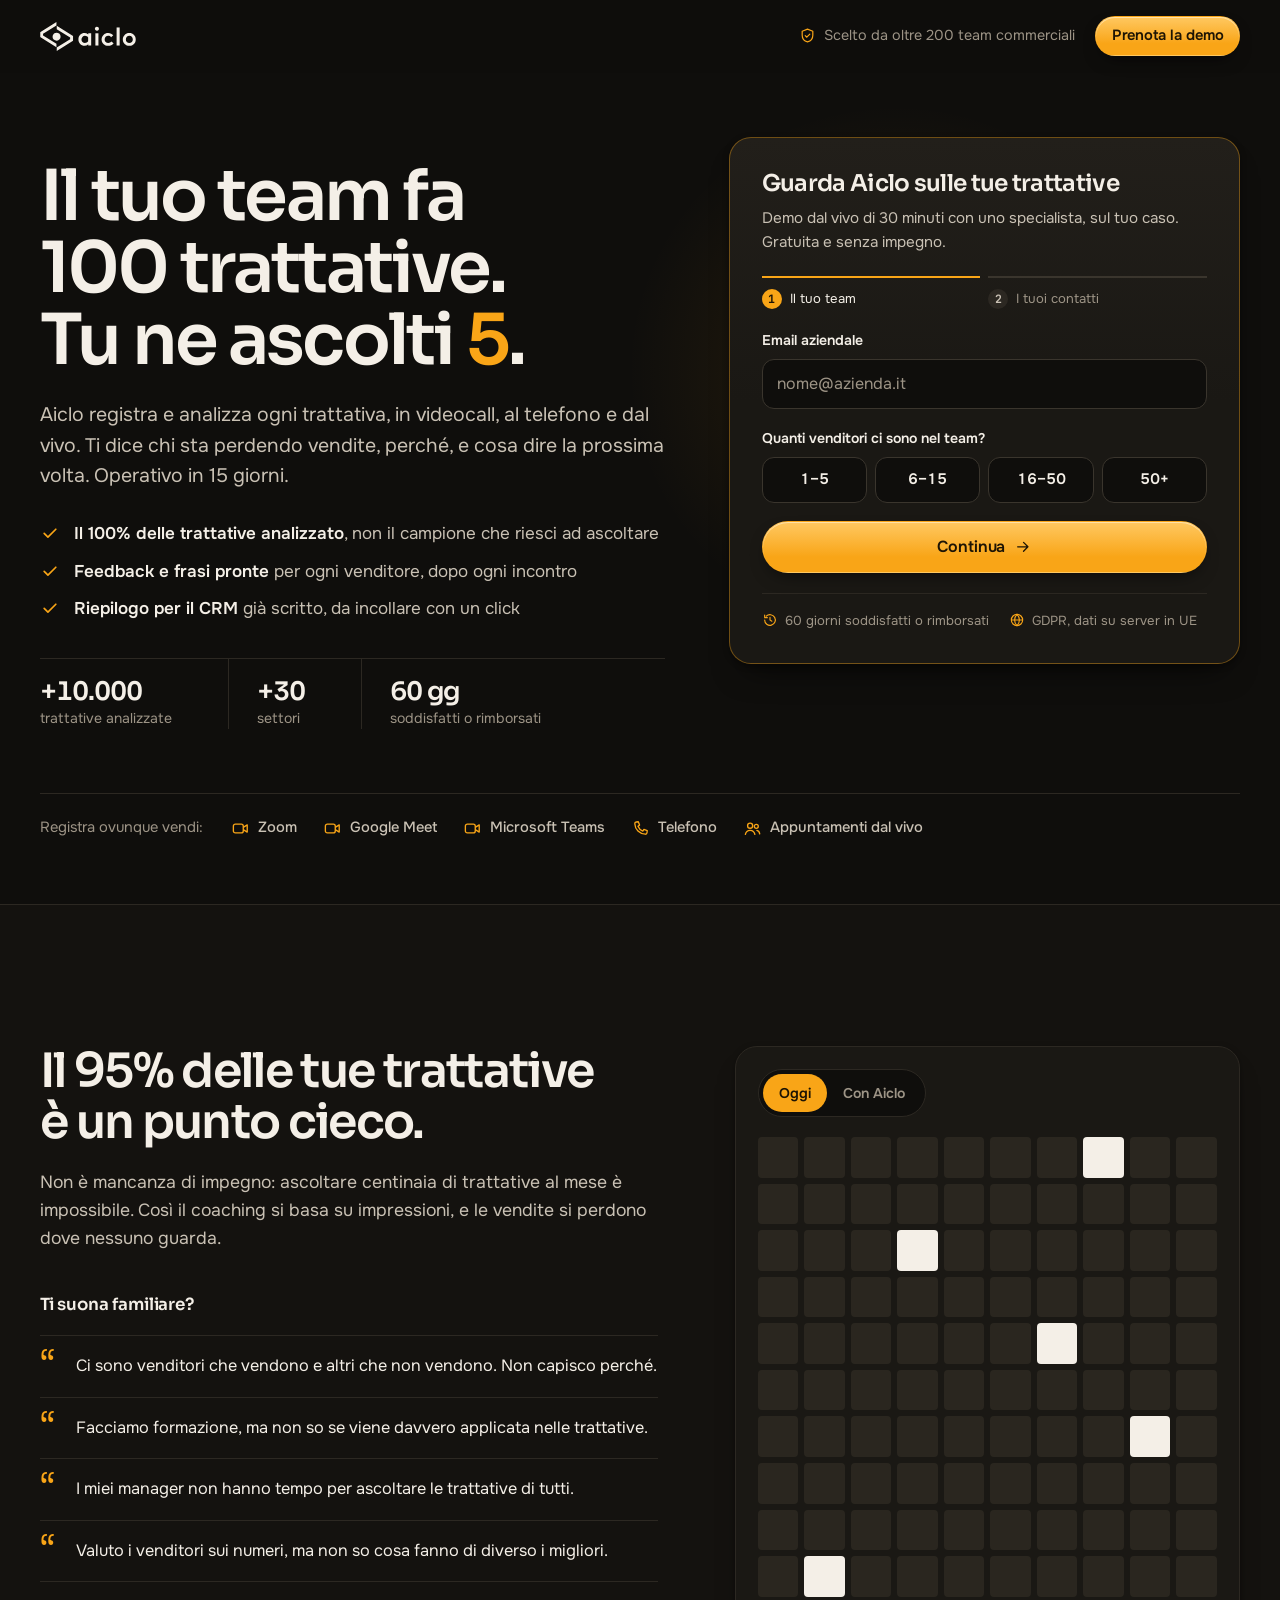
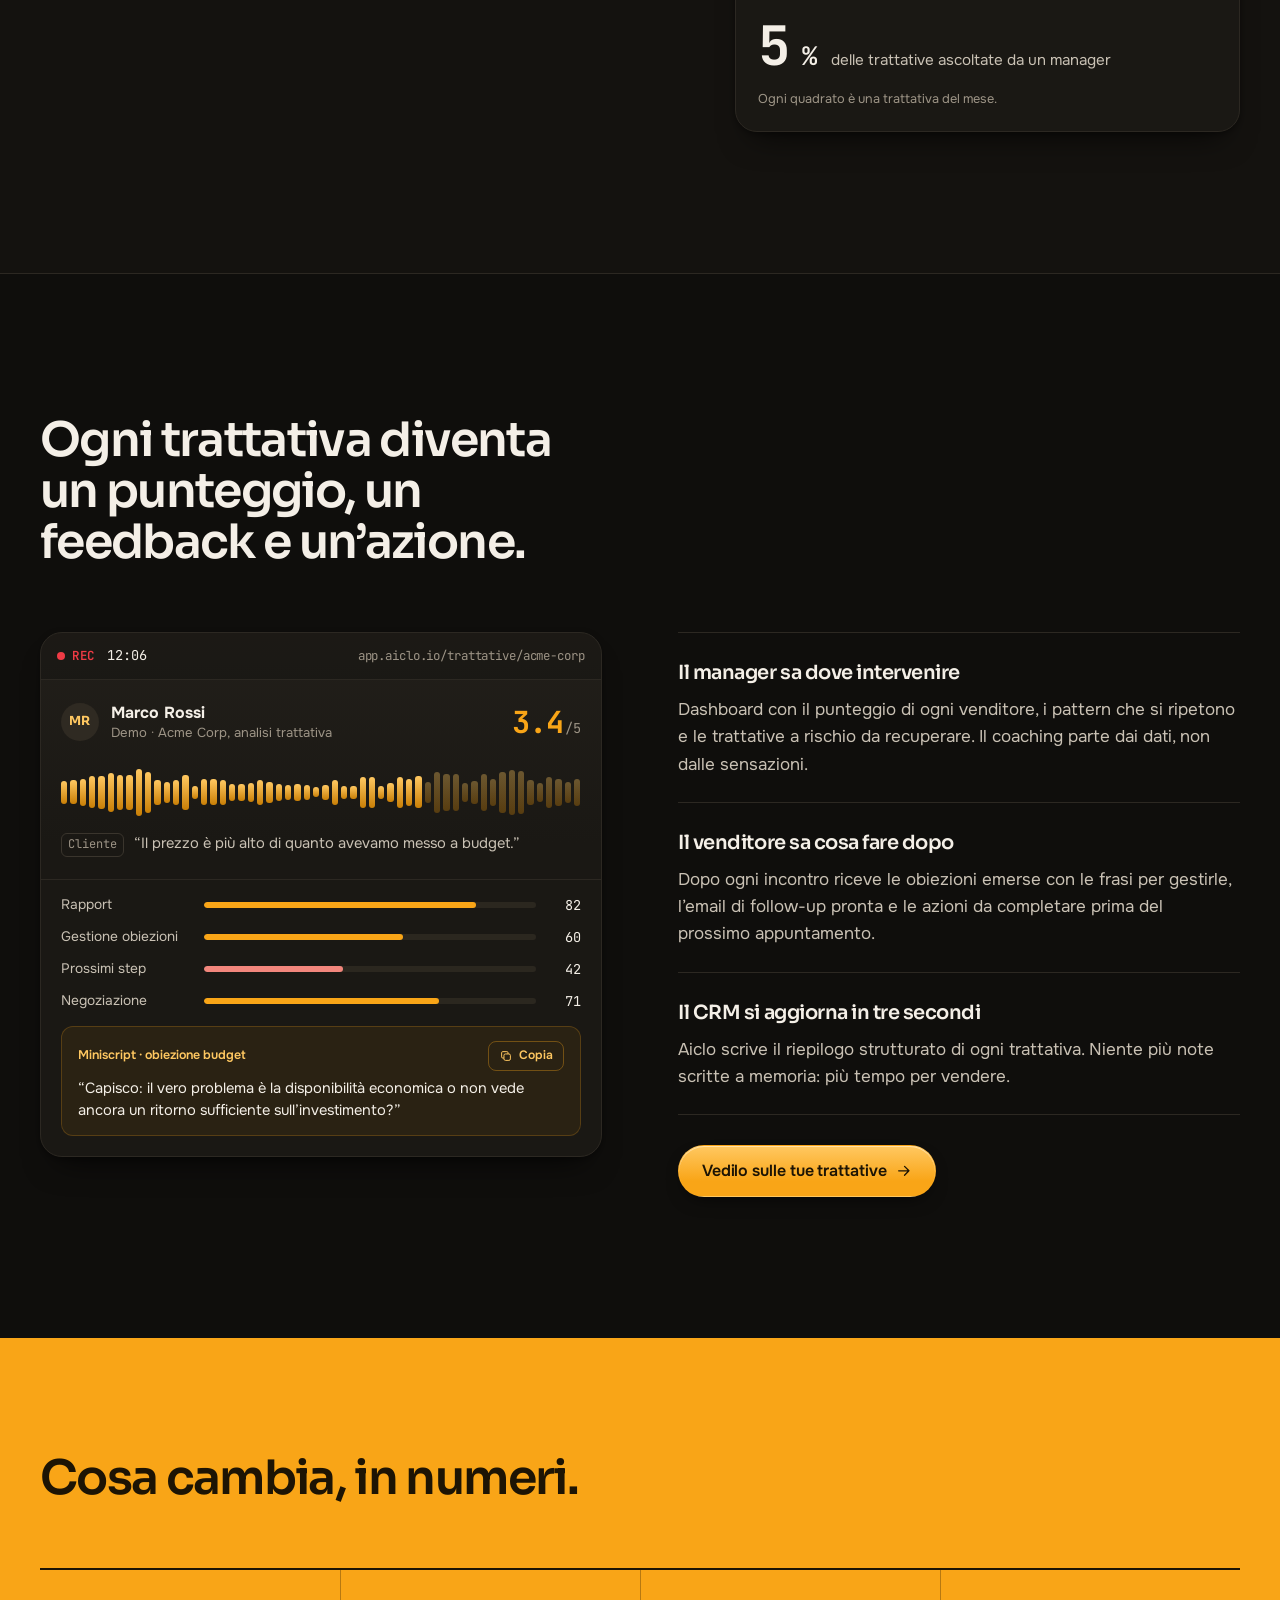
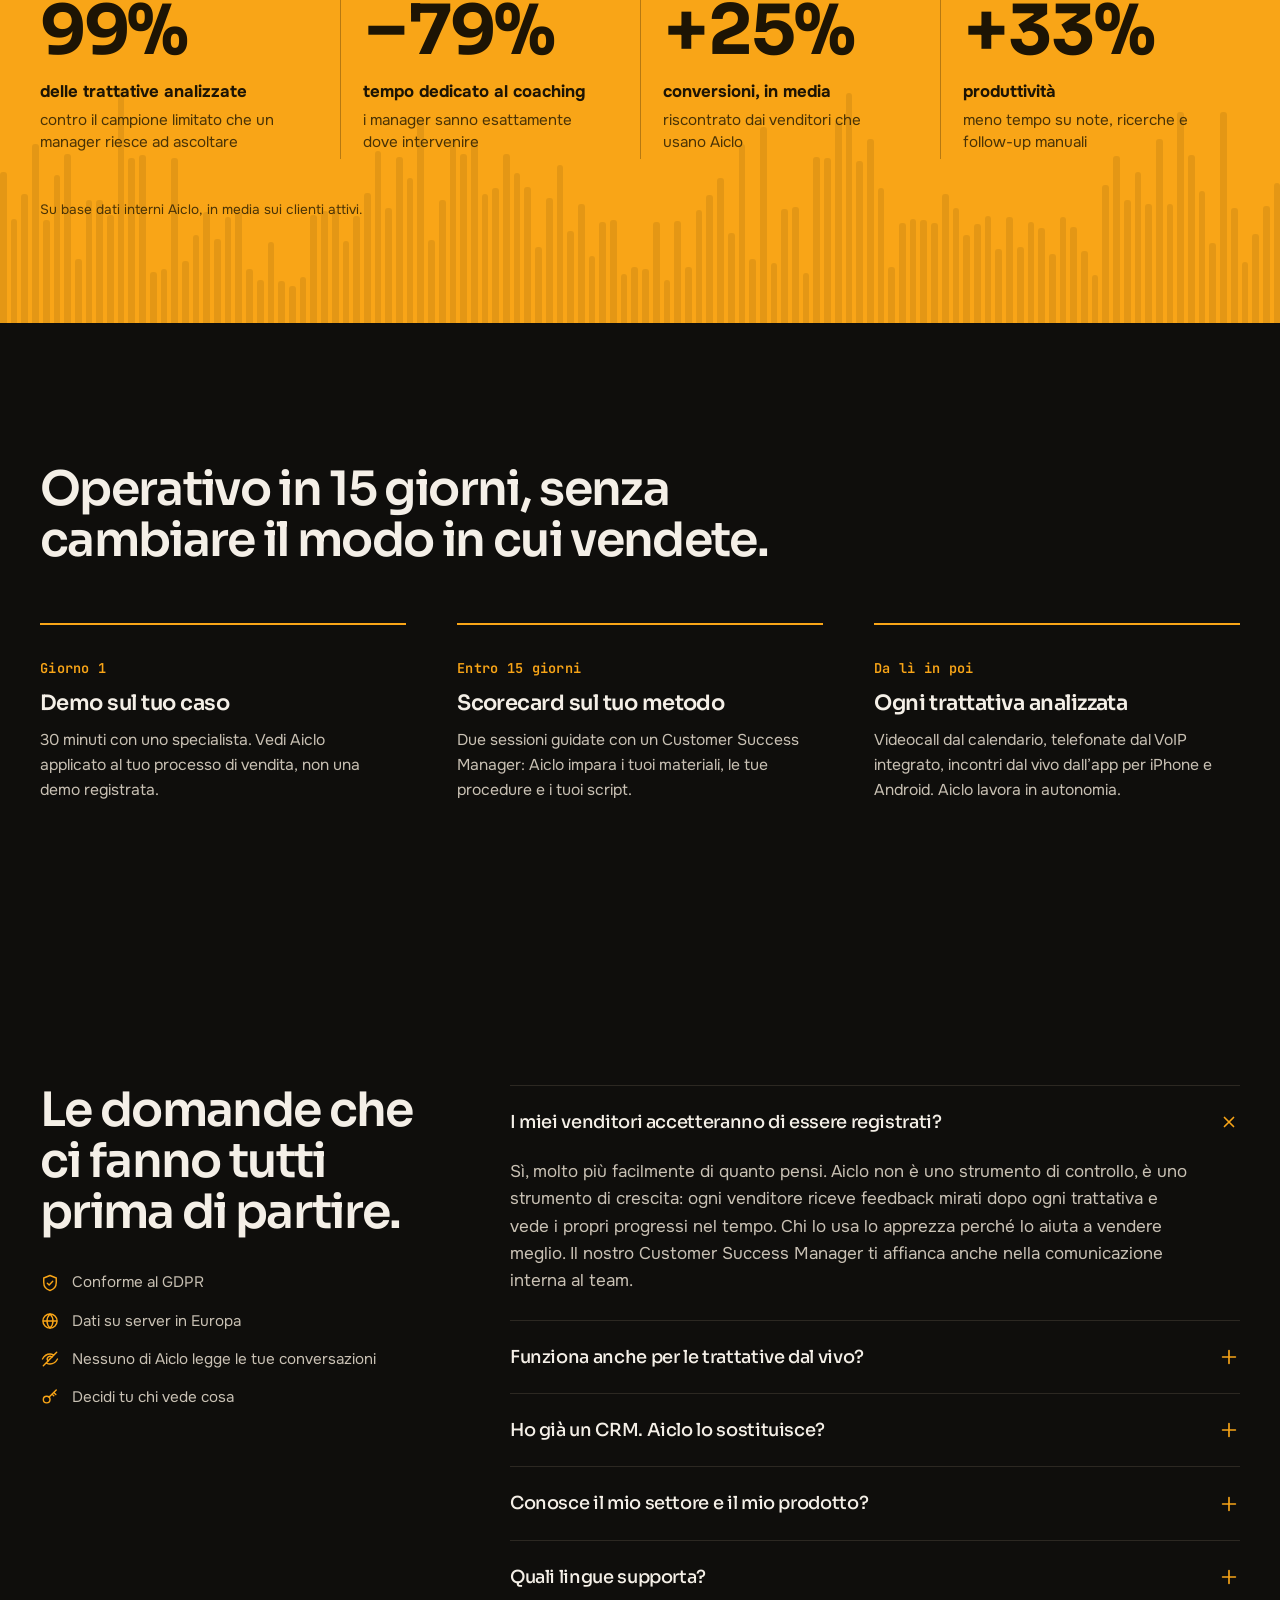
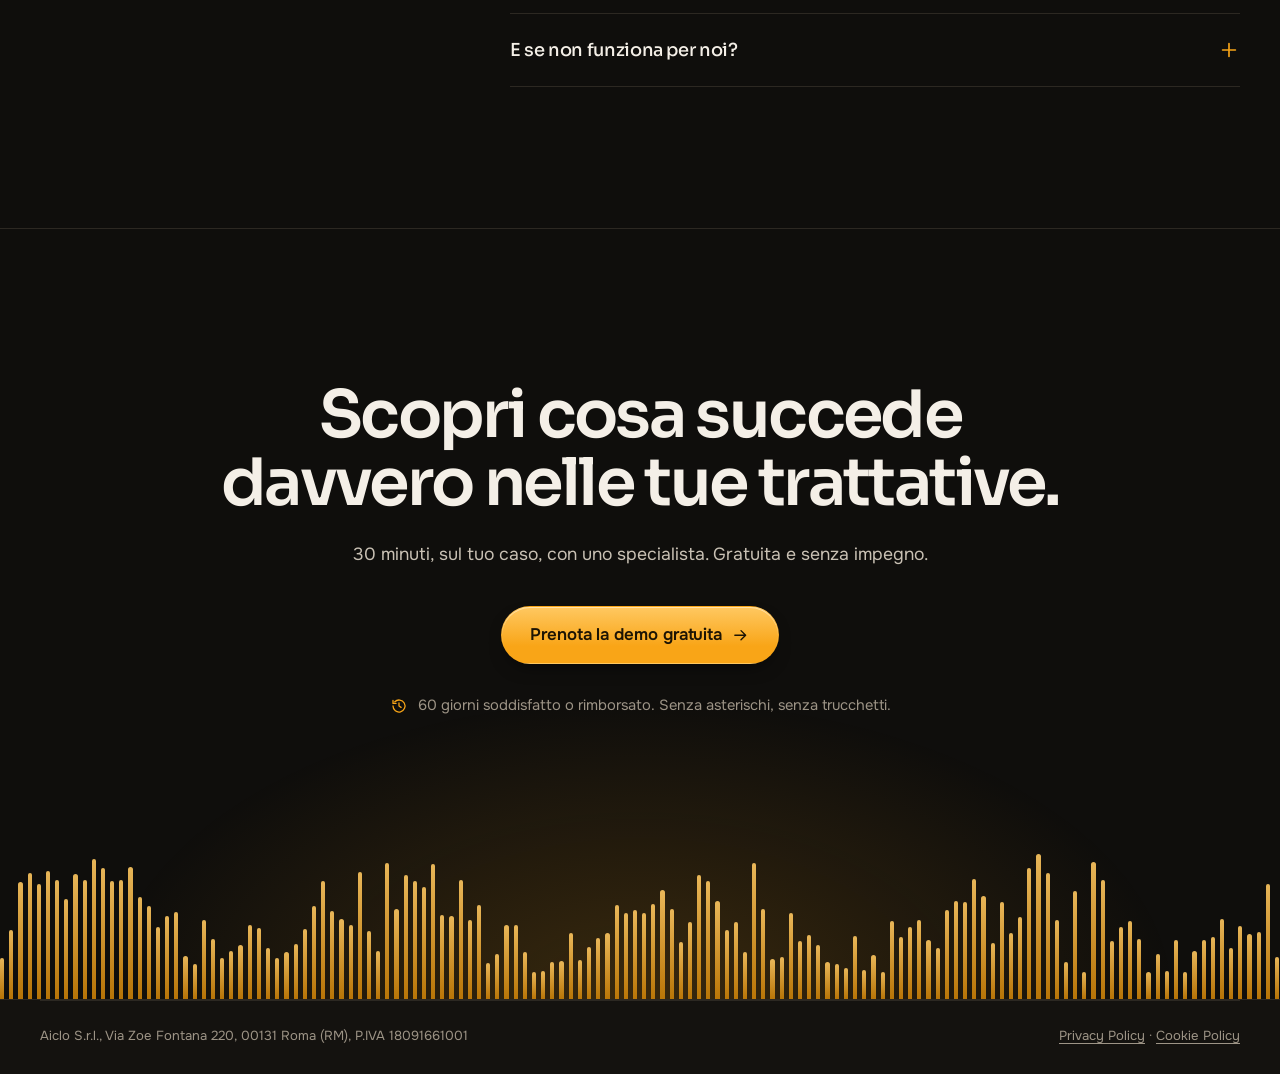
==== demo.html @ fac7c2be "Add CRO-focused ad landing page with two-step demo form demo.html: single-goal page for paid traffic" ====
<!doctype html>
<html lang="it">
<head>
  <meta charset="utf-8">
  <meta name="viewport" content="width=device-width, initial-scale=1">
  <title>Prenota la demo di Aiclo</title>
  <meta name="description" content="Il tuo team fa 100 trattative, tu ne ascolti 5. Aiclo analizza il 100% delle trattative, in call e dal vivo. Prenota una demo gratuita di 30 minuti sul tuo caso.">
  <meta name="robots" content="noindex, follow">
  <meta name="theme-color" content="#0F0E0C">
  <link rel="canonical" href="https://www.aiclo.io/">
  <link rel="icon" href="assets/favicon.png">
  <link rel="preload" href="fonts/sora.woff2" as="font" type="font/woff2" crossorigin>
  <link rel="preload" href="fonts/onest.woff2" as="font" type="font/woff2" crossorigin>
  <link rel="stylesheet" href="css/styles.css">
  <link rel="stylesheet" href="css/lp.css">
</head>
<body class="lp">
  <a class="skip" href="#demo-form">Vai al modulo per la demo</a>

  <svg width="0" height="0" class="sprite" aria-hidden="true">
    <symbol id="logo" viewBox="0 0 153.04 46.37">
      <path d="M61.22,27.86c0,2.63.84,4.94,2.51,6.87,1.9,2.19,4.38,3.31,7.38,3.31,2.05,0,3.88-.66,5.42-1.97l.41-.35v1.9h4.67v-19.57h-4.67v1.89l-.41-.33c-1.6-1.31-3.53-1.97-5.72-1.97-2.65,0-4.93.99-6.79,2.94-1.86,1.96-2.81,4.4-2.81,7.28ZM67.62,23.82c1.76-1.99,4.46-2.27,7.88-.75l1.24,1.68v6.16l-.04.06c-1.2,1.72-2.9,2.59-5.05,2.59-1.58,0-2.92-.55-3.97-1.63-1.05-1.08-1.58-2.45-1.58-4.08,0-1.55.51-2.9,1.51-4.04Z"/>
      <rect x="88.33" y="18.05" width="4.88" height="19.57"/>
      <path d="M90.77,7.5c-1.3,0-2.29.62-3.09,1.91-.39,1.51-.14,2.64.78,3.53.65.62,1.4.92,2.31.92,1.3,0,2.29-.62,3.09-1.91.39-1.51.14-2.64-.78-3.53-.65-.62-1.4-.92-2.31-.92Z"/>
      <path d="M108.93,33.57c-1.69,0-3.09-.55-4.17-1.62s-1.62-2.45-1.62-4.09.55-2.98,1.62-4.08c1.08-1.11,2.44-1.67,4.05-1.67,1.86,0,3.43.77,4.67,2.29l3.43-3.02c-.91-1.09-2.07-1.99-3.43-2.67-1.44-.71-3.01-1.07-4.67-1.07-2.98,0-5.51,1-7.52,2.97-2.01,1.97-3.03,4.41-3.03,7.25s1,5.27,2.99,7.23c1.98,1.96,4.51,2.95,7.52,2.95,3.62,0,6.57-1.42,8.75-4.21l-3.73-2.8c-.5.68-1.15,1.26-1.93,1.74-.88.53-1.86.8-2.92.8Z"/>
      <rect x="122.26" y="8.74" width="4.88" height="28.88"/>
      <path d="M150.05,20.61c-1.98-1.97-4.49-2.97-7.44-2.97s-5.46,1-7.44,2.97c-1.98,1.97-2.99,4.41-2.99,7.25s1,5.27,2.99,7.23c1.98,1.96,4.48,2.95,7.44,2.95s5.46-.99,7.44-2.95,2.99-4.39,2.99-7.23-1-5.28-2.99-7.25ZM146.6,31.92c-1.04,1.09-2.38,1.65-3.99,1.65s-2.95-.56-3.99-1.65c-1.03-1.09-1.56-2.46-1.56-4.06s.52-2.98,1.56-4.08c1.04-1.11,2.38-1.67,3.99-1.67s2.95.56,3.99,1.67c1.03,1.1,1.56,2.48,1.56,4.08s-.52,2.97-1.56,4.06Z"/>
      <polygon class="mark" points="26.05 0 0 16.28 0 24.03 26.05 40.31 26.05 34.84 4.64 21.46 4.64 18.85 26.05 5.47 26.05 5.16 26.05 0"/>
      <path class="mark-eye" d="M30.96,18.79c-6.8-5.22-14.55,2.53-9.33,9.33,6.8,5.22,14.55-2.53,9.33-9.33Z"/>
      <polygon class="mark" points="26.55 46.37 52.6 30.09 52.6 22.34 26.55 6.06 26.55 11.52 47.96 24.91 47.96 27.52 26.55 40.9 26.55 41.21 26.55 46.37"/>
    </symbol>
    <symbol id="i-check" viewBox="0 0 24 24"><path d="M5 12.5l4.5 4.5L19 7.5" fill="none" stroke="currentColor" stroke-width="2" stroke-linecap="round" stroke-linejoin="round"/></symbol>
    <symbol id="i-arrow" viewBox="0 0 24 24"><path d="M5 12h14M13 6l6 6-6 6" fill="none" stroke="currentColor" stroke-width="1.8" stroke-linecap="round" stroke-linejoin="round"/></symbol>
    <symbol id="i-play" viewBox="0 0 24 24"><path d="M8 5.5v13l11-6.5z" fill="currentColor"/></symbol>
    <symbol id="i-copy" viewBox="0 0 24 24"><rect x="8.5" y="8.5" width="11" height="11" rx="2.5" fill="none" stroke="currentColor" stroke-width="1.7"/><path d="M15.5 8.5V6.5a2 2 0 0 0-2-2h-7a2 2 0 0 0-2 2v7a2 2 0 0 0 2 2h2" fill="none" stroke="currentColor" stroke-width="1.7"/></symbol>
    <symbol id="i-shield" viewBox="0 0 24 24"><path d="M12 3l7.5 3v5.5c0 4.6-3.2 8.3-7.5 9.5-4.3-1.2-7.5-4.9-7.5-9.5V6z" fill="none" stroke="currentColor" stroke-width="1.7" stroke-linejoin="round"/><path d="M8.8 12.2l2.2 2.2 4.3-4.4" fill="none" stroke="currentColor" stroke-width="1.7" stroke-linecap="round" stroke-linejoin="round"/></symbol>
    <symbol id="i-refund" viewBox="0 0 24 24"><path d="M4 12a8 8 0 1 0 2.4-5.7" fill="none" stroke="currentColor" stroke-width="1.7" stroke-linecap="round"/><path d="M4 4.5v4h4" fill="none" stroke="currentColor" stroke-width="1.7" stroke-linecap="round" stroke-linejoin="round"/><path d="M12 8v4l2.8 1.8" fill="none" stroke="currentColor" stroke-width="1.7" stroke-linecap="round"/></symbol>
    <symbol id="i-video" viewBox="0 0 24 24"><rect x="3" y="6.5" width="12.5" height="11" rx="2.5" fill="none" stroke="currentColor" stroke-width="1.7"/><path d="M15.5 10.5l5-3v9l-5-3" fill="none" stroke="currentColor" stroke-width="1.7" stroke-linejoin="round"/></symbol>
    <symbol id="i-phone" viewBox="0 0 24 24"><path d="M6.6 3.8l2.6-.3 1.6 4.2-2 1.4a11 11 0 0 0 6.1 6.1l1.4-2 4.2 1.6-.3 2.6a2 2 0 0 1-2.1 1.8C10.6 18.8 5.2 13.4 4.8 5.9a2 2 0 0 1 1.8-2.1z" fill="none" stroke="currentColor" stroke-width="1.7" stroke-linejoin="round"/></symbol>
    <symbol id="i-people" viewBox="0 0 24 24"><circle cx="9" cy="8.5" r="3.2" fill="none" stroke="currentColor" stroke-width="1.7"/><path d="M3 19.5c.6-3.3 3-5.2 6-5.2s5.4 1.9 6 5.2" fill="none" stroke="currentColor" stroke-width="1.7" stroke-linecap="round"/><circle cx="16.8" cy="9.3" r="2.5" fill="none" stroke="currentColor" stroke-width="1.7"/><path d="M17.5 14.4c2 .4 3.3 2 3.6 4.4" fill="none" stroke="currentColor" stroke-width="1.7" stroke-linecap="round"/></symbol>
    <symbol id="i-eu" viewBox="0 0 24 24"><circle cx="12" cy="12" r="8.5" fill="none" stroke="currentColor" stroke-width="1.7"/><path d="M3.5 12h17M12 3.5c2.4 2.4 3.6 5.2 3.6 8.5s-1.2 6.1-3.6 8.5c-2.4-2.4-3.6-5.2-3.6-8.5S9.6 5.9 12 3.5z" fill="none" stroke="currentColor" stroke-width="1.7"/></symbol>
    <symbol id="i-eyeoff" viewBox="0 0 24 24"><path d="M3 12s3.3-6 9-6c1.6 0 3 .5 4.2 1.1M21 12s-3.3 6-9 6c-1.6 0-3-.5-4.2-1.1" fill="none" stroke="currentColor" stroke-width="1.7" stroke-linecap="round"/><path d="M4 20L20 4" fill="none" stroke="currentColor" stroke-width="1.7" stroke-linecap="round"/><path d="M9.6 14.4a3.4 3.4 0 0 1 4.8-4.8" fill="none" stroke="currentColor" stroke-width="1.7" stroke-linecap="round"/></symbol>
    <symbol id="i-key" viewBox="0 0 24 24"><circle cx="8" cy="15" r="4" fill="none" stroke="currentColor" stroke-width="1.7"/><path d="M11 12l8.5-8.5M16.5 6.5l2.5 2.5M14.5 8.5l2 2" fill="none" stroke="currentColor" stroke-width="1.7" stroke-linecap="round"/></symbol>
    <symbol id="i-plus" viewBox="0 0 24 24"><path d="M12 5v14M5 12h14" fill="none" stroke="currentColor" stroke-width="1.8" stroke-linecap="round"/></symbol>
    <symbol id="i-menu" viewBox="0 0 24 24"><path d="M4 8h16M4 16h16" fill="none" stroke="currentColor" stroke-width="1.8" stroke-linecap="round"/></symbol>
    <symbol id="i-up" viewBox="0 0 24 24"><path d="M6 15l6-6 6 6" fill="none" stroke="currentColor" stroke-width="2" stroke-linecap="round" stroke-linejoin="round"/></symbol>
    <symbol id="i-down" viewBox="0 0 24 24"><path d="M6 9l6 6 6-6" fill="none" stroke="currentColor" stroke-width="2" stroke-linecap="round" stroke-linejoin="round"/></symbol>
  </svg>

  <header class="site-header lp-header" data-header>
    <div class="wrap header-row">
      <span class="brand" aria-label="Aiclo">
        <svg class="logo" viewBox="0 0 153.04 46.37" aria-hidden="true"><use href="#logo"/></svg>
      </span>
      <p class="lp-header-proof"><svg aria-hidden="true"><use href="#i-shield"/></svg>Scelto da oltre 200 team commerciali</p>
      <a class="btn btn-primary btn-sm" href="#demo-form" data-focus-form>Prenota la demo</a>
    </div>
  </header>

  <main id="main">
    <!-- HERO + FORM -->
    <section class="lp-hero" aria-labelledby="lp-title">
      <div class="wrap lp-hero-grid">
        <div class="lp-hero-copy">
          <h1 id="lp-title" class="display lp-display">Il tuo team fa 100 trattative. Tu ne ascolti <span class="amber">5</span>.</h1>
          <p class="lede">Aiclo registra e analizza ogni trattativa, in videocall, al telefono e dal vivo. Ti dice chi sta perdendo vendite, perché, e cosa dire la prossima volta. Operativo in 15 giorni.</p>
          <ul class="checks lp-promises">
            <li><svg aria-hidden="true"><use href="#i-check"/></svg><span><b>Il 100% delle trattative analizzato</b>, non il campione che riesci ad ascoltare</span></li>
            <li><svg aria-hidden="true"><use href="#i-check"/></svg><span><b>Feedback e frasi pronte</b> per ogni venditore, dopo ogni incontro</span></li>
            <li><svg aria-hidden="true"><use href="#i-check"/></svg><span><b>Riepilogo per il CRM</b> già scritto, da incollare con un click</span></li>
          </ul>
          <ul class="lp-trust">
            <li><strong class="mono">+10.000</strong><span>trattative analizzate</span></li>
            <li><strong class="mono">+30</strong><span>settori</span></li>
            <li><strong class="mono">60 gg</strong><span>soddisfatti o rimborsati</span></li>
          </ul>
        </div>

        <div class="lp-form-col">
          <form class="lp-form" id="demo-form" novalidate data-lead-form data-endpoint="/api/lead" aria-labelledby="form-title">
            <div class="lp-form-head">
              <h2 id="form-title">Guarda Aiclo sulle tue trattative</h2>
              <p>Demo dal vivo di 30 minuti con uno specialista, sul tuo caso. Gratuita e senza impegno.</p>
            </div>

            <ol class="lp-progress" aria-label="Avanzamento">
              <li class="is-current" data-progress="1"><span>1</span>Il tuo team</li>
              <li data-progress="2"><span>2</span>I tuoi contatti</li>
            </ol>

            <fieldset class="lp-step" data-step="1">
              <legend class="sr">Passo 1 di 2: il tuo team</legend>
              <div class="field">
                <label for="f-email">Email aziendale</label>
                <input id="f-email" name="email" type="email" autocomplete="email" inputmode="email" placeholder="nome@azienda.it" required>
                <p class="field-error" id="f-email-err" hidden></p>
              </div>
              <div class="field">
                <span class="label" id="f-team-label">Quanti venditori ci sono nel team?</span>
                <div class="chips" role="radiogroup" aria-labelledby="f-team-label">
                  <label class="chip"><input type="radio" name="team_size" value="1-5" required><span>1–5</span></label>
                  <label class="chip"><input type="radio" name="team_size" value="6-15"><span>6–15</span></label>
                  <label class="chip"><input type="radio" name="team_size" value="16-50"><span>16–50</span></label>
                  <label class="chip"><input type="radio" name="team_size" value="50+"><span>50+</span></label>
                </div>
                <p class="field-error" id="f-team-err" hidden></p>
              </div>
              <button class="btn btn-primary btn-block" type="button" data-next>Continua <svg aria-hidden="true"><use href="#i-arrow"/></svg></button>
            </fieldset>

            <fieldset class="lp-step" data-step="2" hidden>
              <legend class="sr">Passo 2 di 2: i tuoi contatti</legend>
              <div class="field-row">
                <div class="field">
                  <label for="f-name">Nome e cognome</label>
                  <input id="f-name" name="name" type="text" autocomplete="name" required>
                  <p class="field-error" hidden></p>
                </div>
                <div class="field">
                  <label for="f-company">Azienda</label>
                  <input id="f-company" name="company" type="text" autocomplete="organization" required>
                  <p class="field-error" hidden></p>
                </div>
              </div>
              <div class="field-row">
                <div class="field">
                  <label for="f-role">Il tuo ruolo</label>
                  <select id="f-role" name="role" required>
                    <option value="" selected disabled>Seleziona</option>
                    <option>Titolare / CEO</option>
                    <option>Direttore commerciale</option>
                    <option>Sales manager / Area manager</option>
                    <option>Venditore / Agente</option>
                    <option>Altro</option>
                  </select>
                  <p class="field-error" hidden></p>
                </div>
                <div class="field">
                  <label for="f-phone">Telefono <span class="opt">facoltativo</span></label>
                  <input id="f-phone" name="phone" type="tel" autocomplete="tel" inputmode="tel" placeholder="+39">
                </div>
              </div>
              <label class="consent" for="f-privacy">
                <input id="f-privacy" name="privacy" type="checkbox" required>
                <span>Ho letto l’<a href="https://www.aiclo.io/privacy-policy" target="_blank" rel="noopener">informativa privacy</a> e acconsento a essere contattato per fissare la demo.</span>
              </label>
              <p class="field-error" id="f-privacy-err" hidden></p>
              <div class="lp-step-actions">
                <button class="btn btn-ghost btn-back" type="button" data-back>Indietro</button>
                <button class="btn btn-primary btn-block" type="submit" data-submit><span>Prenota la mia demo gratuita</span> <svg aria-hidden="true"><use href="#i-arrow"/></svg></button>
              </div>
              <p class="form-error" role="alert" data-form-error hidden></p>
            </fieldset>

            <div class="lp-success" data-success hidden tabindex="-1">
              <span class="lp-success-icon"><svg aria-hidden="true"><use href="#i-check"/></svg></span>
              <h3>Richiesta ricevuta.</h3>
              <p>Uno specialista Aiclo ti scriverà all’indirizzo <strong data-success-email></strong> per fissare la demo nel giorno che preferisci.</p>
            </div>

            <input type="text" name="company_website" class="hp" tabindex="-1" autocomplete="off" aria-hidden="true">

            <ul class="lp-form-foot">
              <li><svg aria-hidden="true"><use href="#i-refund"/></svg>60 giorni soddisfatti o rimborsati</li>
              <li><svg aria-hidden="true"><use href="#i-eu"/></svg>GDPR, dati su server in UE</li>
            </ul>
          </form>
        </div>
      </div>

      <div class="wrap lp-channels">
        <p>Registra ovunque vendi:</p>
        <ul>
          <li><svg aria-hidden="true"><use href="#i-video"/></svg>Zoom</li>
          <li><svg aria-hidden="true"><use href="#i-video"/></svg>Google Meet</li>
          <li><svg aria-hidden="true"><use href="#i-video"/></svg>Microsoft Teams</li>
          <li><svg aria-hidden="true"><use href="#i-phone"/></svg>Telefono</li>
          <li><svg aria-hidden="true"><use href="#i-people"/></svg>Appuntamenti dal vivo</li>
        </ul>
      </div>
    </section>

    <!-- PROBLEMA -->
    <section class="section problem" aria-labelledby="problem-title">
      <div class="wrap problem-grid">
        <div class="problem-copy">
          <h2 id="problem-title" class="h2">Il 95% delle tue trattative è un punto cieco.</h2>
          <p class="body-lg">Non è mancanza di impegno: ascoltare centinaia di trattative al mese è impossibile. Così il coaching si basa su impressioni, e le vendite si perdono dove nessuno guarda.</p>
          <h3 class="lp-h3">Ti suona familiare?</h3>
          <ul class="quotes">
            <li>Ci sono venditori che vendono e altri che non vendono. Non capisco perché.</li>
            <li>Facciamo formazione, ma non so se viene davvero applicata nelle trattative.</li>
            <li>I miei manager non hanno tempo per ascoltare le trattative di tutti.</li>
            <li>Valuto i venditori sui numeri, ma non so cosa fanno di diverso i migliori.</li>
          </ul>
        </div>

        <div class="coverage" data-coverage data-state="today">
          <div class="seg" role="group" aria-label="Copertura delle trattative">
            <button type="button" aria-pressed="true" data-set="today">Oggi</button>
            <button type="button" aria-pressed="false" data-set="aiclo">Con Aiclo</button>
          </div>
          <div class="grid100" data-grid aria-hidden="true"></div>
          <p class="coverage-read" aria-live="polite">
            <span class="mono big" data-cov-num>5</span><span class="mono pct">%</span>
            <span class="coverage-label" data-cov-label>delle trattative ascoltate da un manager</span>
          </p>
          <p class="fineprint">Ogni quadrato è una trattativa del mese.</p>
        </div>
      </div>
    </section>

    <!-- COSA OTTIENI -->
    <section class="section lp-outcome" aria-labelledby="out-title">
      <div class="wrap">
        <h2 id="out-title" class="h2 narrow">Ogni trattativa diventa un punteggio, un feedback e un’azione.</h2>
        <div class="feature-grid lp-outcome-grid">
          <figure class="panel session" aria-label="Esempio di analisi di una trattativa (dati dimostrativi)">
            <div class="chrome">
              <span class="rec"><i></i>REC</span>
              <span class="mono timer" data-timer>12:04</span>
              <span class="mono url">app.aiclo.io/trattative/acme-corp</span>
            </div>
            <div class="session-head">
              <span class="avatar">MR</span>
              <div>
                <strong>Marco Rossi</strong>
                <span class="muted">Demo · Acme Corp, analisi trattativa</span>
              </div>
              <div class="score"><span class="mono">3.4</span><small>/5</small></div>
            </div>
            <div class="wave" data-wave="56" aria-hidden="true"></div>
            <p class="transcript"><span class="who">Cliente</span><span data-transcript>“Il prezzo è più alto di quanto avevamo messo a budget.”</span></p>
            <ul class="dims">
              <li><span>Rapport</span><b class="bar"><i style="--v:.82"></i></b><span class="mono">82</span></li>
              <li><span>Gestione obiezioni</span><b class="bar"><i style="--v:.60"></i></b><span class="mono">60</span></li>
              <li><span>Prossimi step</span><b class="bar warn"><i style="--v:.42"></i></b><span class="mono">42</span></li>
              <li><span>Negoziazione</span><b class="bar"><i style="--v:.71"></i></b><span class="mono">71</span></li>
            </ul>
            <div class="miniscript">
              <div class="miniscript-head">
                <span>Miniscript · obiezione budget</span>
                <button class="copy" type="button" data-copy="Capisco: il vero problema è la disponibilità economica o non vede ancora un ritorno sufficiente sull’investimento?"><svg aria-hidden="true"><use href="#i-copy"/></svg><span>Copia</span></button>
              </div>
              <p>“Capisco: il vero problema è la disponibilità economica o non vede ancora un ritorno sufficiente sull’investimento?”</p>
            </div>
          </figure>

          <div class="lp-roles">
            <article>
              <h3>Il manager sa dove intervenire</h3>
              <p>Dashboard con il punteggio di ogni venditore, i pattern che si ripetono e le trattative a rischio da recuperare. Il coaching parte dai dati, non dalle sensazioni.</p>
            </article>
            <article>
              <h3>Il venditore sa cosa fare dopo</h3>
              <p>Dopo ogni incontro riceve le obiezioni emerse con le frasi per gestirle, l’email di follow-up pronta e le azioni da completare prima del prossimo appuntamento.</p>
            </article>
            <article>
              <h3>Il CRM si aggiorna in tre secondi</h3>
              <p>Aiclo scrive il riepilogo strutturato di ogni trattativa. Niente più note scritte a memoria: più tempo per vendere.</p>
            </article>
            <a class="btn btn-primary" href="#demo-form" data-focus-form>Vedilo sulle tue trattative <svg aria-hidden="true"><use href="#i-arrow"/></svg></a>
          </div>
        </div>
      </div>
    </section>

    <!-- RISULTATI -->
    <section class="results" aria-labelledby="res-title">
      <div class="wave wave-band" data-wave="120" aria-hidden="true"></div>
      <div class="wrap">
        <h2 id="res-title" class="h2">Cosa cambia, in numeri.</h2>
        <dl class="results-ledger">
          <div><dd><span data-count="100">100</span>%</dd><dt>delle trattative analizzate</dt><p>contro il campione limitato che un manager riesce ad ascoltare</p></div>
          <div><dd>−<span data-count="80">80</span>%</dd><dt>tempo dedicato al coaching</dt><p>i manager sanno esattamente dove intervenire</p></div>
          <div><dd>+<span data-count="25">25</span>%</dd><dt>conversioni, in media</dt><p>riscontrato dai venditori che usano Aiclo</p></div>
          <div><dd>+<span data-count="33">33</span>%</dd><dt>produttività</dt><p>meno tempo su note, ricerche e follow-up manuali</p></div>
        </dl>
        <p class="results-note">Su base dati interni Aiclo, in media sui clienti attivi.</p>
      </div>
    </section>

    <!-- COME SI PARTE -->
    <section class="section how" aria-labelledby="how-title">
      <div class="wrap">
        <h2 id="how-title" class="h2 narrow">Operativo in 15 giorni, senza cambiare il modo in cui vendete.</h2>
        <ol class="steps">
          <li>
            <span class="step-n mono">Giorno 1</span>
            <h3>Demo sul tuo caso</h3>
            <p>30 minuti con uno specialista. Vedi Aiclo applicato al tuo processo di vendita, non una demo registrata.</p>
          </li>
          <li>
            <span class="step-n mono">Entro 15 giorni</span>
            <h3>Scorecard sul tuo metodo</h3>
            <p>Due sessioni guidate con un Customer Success Manager: Aiclo impara i tuoi materiali, le tue procedure e i tuoi script.</p>
          </li>
          <li>
            <span class="step-n mono">Da lì in poi</span>
            <h3>Ogni trattativa analizzata</h3>
            <p>Videocall dal calendario, telefonate dal VoIP integrato, incontri dal vivo dall’app per iPhone e Android. Aiclo lavora in autonomia.</p>
          </li>
        </ol>
      </div>
    </section>

    <!-- OBIEZIONI -->
    <section class="section faq lp-faq" aria-labelledby="faq-title">
      <div class="wrap faq-grid">
        <div>
          <h2 id="faq-title" class="h2">Le domande che ci fanno tutti prima di partire.</h2>
          <ul class="lp-sec">
            <li><svg aria-hidden="true"><use href="#i-shield"/></svg>Conforme al GDPR</li>
            <li><svg aria-hidden="true"><use href="#i-eu"/></svg>Dati su server in Europa</li>
            <li><svg aria-hidden="true"><use href="#i-eyeoff"/></svg>Nessuno di Aiclo legge le tue conversazioni</li>
            <li><svg aria-hidden="true"><use href="#i-key"/></svg>Decidi tu chi vede cosa</li>
          </ul>
        </div>
        <div class="faq-list">
          <details open>
            <summary>I miei venditori accetteranno di essere registrati?<svg aria-hidden="true"><use href="#i-plus"/></svg></summary>
            <p>Sì, molto più facilmente di quanto pensi. Aiclo non è uno strumento di controllo, è uno strumento di crescita: ogni venditore riceve feedback mirati dopo ogni trattativa e vede i propri progressi nel tempo. Chi lo usa lo apprezza perché lo aiuta a vendere meglio. Il nostro Customer Success Manager ti affianca anche nella comunicazione interna al team.</p>
          </details>
          <details>
            <summary>Funziona anche per le trattative dal vivo?<svg aria-hidden="true"><use href="#i-plus"/></svg></summary>
            <p>Sì, ed è uno dei nostri punti di forza. Le videocall (Zoom, Google Meet, Microsoft Teams) si registrano in automatico dal calendario, le telefonate con il VoIP integrato e gli appuntamenti in presenza con l’app Aiclo per iPhone e Android. Funziona per reti di agenti sul territorio e team misti.</p>
          </details>
          <details>
            <summary>Ho già un CRM. Aiclo lo sostituisce?<svg aria-hidden="true"><use href="#i-plus"/></svg></summary>
            <p>No, lo completa. Il CRM ti dice in che fase sono le trattative; Aiclo ti dice cosa è successo dentro e perché alcune si chiudono e altre no. I riepiloghi di Aiclo si copiano nel CRM con un click.</p>
          </details>
          <details>
            <summary>Conosce il mio settore e il mio prodotto?<svg aria-hidden="true"><use href="#i-plus"/></svg></summary>
            <p>Aiclo usa i modelli AI più avanzati, come quelli di OpenAI e Claude, ed è stato testato su oltre 10.000 trattative in più di 30 settori. In onboarding lo addestriamo sui tuoi materiali, procedure e script, e continua a imparare dalle tue trattative.</p>
          </details>
          <details>
            <summary>Quali lingue supporta?<svg aria-hidden="true"><use href="#i-plus"/></svg></summary>
            <p>Trascrive, analizza e crea report in più di 100 lingue, italiano compreso. E non si spaventa per qualche parola in dialetto.</p>
          </details>
          <details>
            <summary>E se non funziona per noi?<svg aria-hidden="true"><use href="#i-plus"/></svg></summary>
            <p>Hai 60 giorni di garanzia soddisfatti o rimborsati. Senza asterischi.</p>
          </details>
        </div>
      </div>
    </section>

    <!-- CHIUSURA -->
    <section class="closing lp-closing" aria-labelledby="close-title" data-closing>
      <div class="wrap closing-inner">
        <h2 id="close-title" class="display-2">Scopri cosa succede davvero nelle tue trattative.</h2>
        <p class="body-lg">30 minuti, sul tuo caso, con uno specialista. Gratuita e senza impegno.</p>
        <div class="cta-row center">
          <a class="btn btn-primary btn-lg" href="#demo-form" data-focus-form>Prenota la demo gratuita <svg aria-hidden="true"><use href="#i-arrow"/></svg></a>
        </div>
        <p class="guarantee"><svg aria-hidden="true"><use href="#i-refund"/></svg>60 giorni soddisfatto o rimborsato. Senza asterischi, senza trucchetti.</p>
      </div>
      <div class="wave wave-close" data-wave="140" aria-hidden="true"></div>
    </section>
  </main>

  <footer class="site-footer lp-footer">
    <div class="wrap footer-legal">
      <p>Aiclo S.r.l., Via Zoe Fontana 220, 00131 Roma (RM), P.IVA 18091661001</p>
      <p><a href="https://www.aiclo.io/privacy-policy">Privacy Policy</a> · <a href="https://www.aiclo.io/cookie-policy">Cookie Policy</a></p>
    </div>
  </footer>

  <div class="lp-sticky" data-sticky aria-hidden="true">
    <a class="btn btn-primary btn-block" href="#demo-form" data-focus-form tabindex="-1">Prenota la demo gratuita <svg aria-hidden="true"><use href="#i-arrow"/></svg></a>
  </div>

  <script src="js/main.js" defer></script>
  <script src="js/lp.js" defer></script>
</body>
</html>
---- css/styles.css ----
/* Aiclo landing: a recording being analysed. */

@font-face {
  font-family: "Sora";
  src: url("../fonts/sora.woff2") format("woff2");
  font-weight: 100 800;
  font-display: swap;
}
@font-face {
  font-family: "Onest";
  src: url("../fonts/onest.woff2") format("woff2");
  font-weight: 100 900;
  font-display: swap;
}
@font-face {
  font-family: "JetBrains Mono";
  src: url("../fonts/jetbrains-mono.woff2") format("woff2");
  font-weight: 100 800;
  font-display: swap;
}

:root {
  color-scheme: dark;

  --ground: #0f0e0c;
  --ground-2: #14120f;
  --panel: #1a1814;
  --panel-2: #221f1a;
  --line: #2c2822;
  --line-2: #3a352d;
  --ink: #f4efe7;
  --ink-2: #c9c1b4;
  --muted: #9d9486;

  --amber: #f9a517;
  --amber-hi: #ffc861;
  --amber-lo: #c97f06;
  --amber-ink: #1d1404;
  --amber-ink-2: #4a3306;
  --rec: #ef3b45;
  --good: #7bd1a0;
  --bad: #f2867c;

  --f-display: "Sora", "Onest", system-ui, sans-serif;
  --f-body: "Onest", system-ui, -apple-system, "Segoe UI", sans-serif;
  --f-mono: "JetBrains Mono", ui-monospace, "SFMono-Regular", Menlo, monospace;

  --gutter: clamp(16px, 4vw, 40px);
  --max: 1200px;
  --r-sm: 8px;
  --r: 14px;
  --r-lg: 22px;
  --section: clamp(88px, 11vw, 160px);
  --ease-out: cubic-bezier(.16, 1, .3, 1);

  --shadow-panel: 0 20px 32px -18px rgba(0, 0, 0, .75), 0 2px 6px rgba(0, 0, 0, .35);
}

*, *::before, *::after { box-sizing: border-box; }
html { -webkit-text-size-adjust: 100%; scroll-behavior: smooth; scroll-padding-top: 88px; }
body {
  margin: 0;
  background: var(--ground);
  color: var(--ink);
  font-family: var(--f-body);
  font-size: 17px;
  line-height: 1.6;
  font-feature-settings: "ss01";
  -webkit-font-smoothing: antialiased;
  text-rendering: optimizeLegibility;
  overflow-x: clip;
}
img { max-width: 100%; display: block; }
a { color: inherit; text-decoration-thickness: 1px; text-underline-offset: .22em; }
button { font: inherit; color: inherit; }
h1, h2, h3 { margin: 0; font-family: var(--f-display); font-weight: 600; text-wrap: balance; }
p { margin: 0; text-wrap: pretty; }
ul, ol { margin: 0; padding: 0; list-style: none; }
dl, dd, figure, fieldset, blockquote { margin: 0; }
svg { width: 1em; height: 1em; flex: none; }
.sprite { position: absolute; }
[hidden] { display: none !important; }

::selection { background: var(--amber); color: var(--amber-ink); }
:focus-visible { outline: 2px solid var(--amber); outline-offset: 3px; border-radius: 6px; }
html { scrollbar-color: var(--line-2) var(--ground); }
::-webkit-scrollbar { width: 12px; }
::-webkit-scrollbar-track { background: var(--ground); }
::-webkit-scrollbar-thumb { background: var(--line-2); border-radius: 12px; border: 3px solid var(--ground); }
input { accent-color: var(--amber); caret-color: var(--amber); }

.sr { position: absolute; width: 1px; height: 1px; overflow: hidden; clip: rect(0 0 0 0); white-space: nowrap; }
.skip { position: absolute; left: 16px; top: -60px; z-index: 100; background: var(--amber); color: var(--amber-ink); padding: 10px 16px; border-radius: var(--r-sm); font-weight: 600; text-decoration: none; }
.skip:focus { top: 12px; }

.wrap { width: min(100% - 2 * var(--gutter), var(--max)); margin-inline: auto; }
.mono { font-family: var(--f-mono); font-variant-numeric: tabular-nums; letter-spacing: -.01em; }
.amber { color: var(--amber); }
.muted { color: var(--muted); }

/* Type scale */
.display { font-size: clamp(2.6rem, 1.4rem + 4.2vw, 4.6rem); line-height: 1.02; letter-spacing: -.04em; font-weight: 600; }
.display-2 { font-size: clamp(2.2rem, 1.2rem + 3.6vw, 4.2rem); line-height: 1.04; letter-spacing: -.04em; }
.h2 { font-size: clamp(1.9rem, 1.2rem + 2.2vw, 3rem); line-height: 1.08; letter-spacing: -.035em; }
.h2.narrow { max-width: 22ch; }
.lede { font-size: clamp(1.06rem, 1rem + .3vw, 1.22rem); color: var(--ink-2); max-width: 54ch; line-height: 1.55; }
.body-lg { font-size: 1.1rem; color: var(--ink-2); max-width: 56ch; }

/* Buttons */
.btn {
  --h: 52px;
  display: inline-flex; align-items: center; justify-content: center; gap: .55em;
  min-height: var(--h); padding: 0 1.4em;
  border-radius: 999px; border: 1px solid transparent;
  font-weight: 600; font-size: 1rem; letter-spacing: -.005em;
  text-decoration: none; cursor: pointer; white-space: nowrap;
  transition: transform .4s var(--ease-out), box-shadow .4s var(--ease-out), background-color .25s, border-color .25s, color .25s;
}
.btn svg { width: 1.1em; height: 1.1em; }
.btn-primary {
  background: linear-gradient(180deg, var(--amber-hi), var(--amber) 70%);
  color: var(--amber-ink);
  box-shadow: 0 8px 18px -8px rgba(0, 0, 0, .7), inset 0 1px 0 rgba(255, 255, 255, .45);
}
.btn-primary:hover { transform: translateY(-2px); box-shadow: 0 14px 26px -10px rgba(0, 0, 0, .8), inset 0 1px 0 rgba(255, 255, 255, .45); }
.btn-primary:active { transform: translateY(0); }
.btn-primary svg { transition: transform .4s var(--ease-out); }
.btn-primary:hover svg { transform: translateX(3px); }
.btn-ghost { border-color: var(--line-2); color: var(--ink); background: transparent; }
.btn-ghost:hover { border-color: var(--amber); color: var(--amber-hi); }
.btn-ghost svg { color: var(--amber); }
.btn-sm { --h: 40px; padding: 0 1.05em; font-size: .92rem; }
.btn-lg { --h: 58px; padding: 0 1.7em; font-size: 1.05rem; }
.link-quiet { text-decoration: none; color: var(--ink-2); font-weight: 500; font-size: .95rem; }
.link-quiet:hover { color: var(--ink); }
.link-arrow { display: inline-flex; align-items: center; gap: .45em; color: var(--amber); font-weight: 600; text-decoration: none; }
.link-arrow svg { transition: transform .4s var(--ease-out); }
.link-arrow:hover svg { transform: translateX(4px); }
.link-arrow:hover { color: var(--amber-hi); }

/* Header */
.site-header {
  position: sticky; top: 0; z-index: 50;
  background: rgba(15, 14, 12, .92);
  border-bottom: 1px solid transparent;
  transition: border-color .3s, background-color .3s;
}
.site-header.is-scrolled { border-bottom-color: var(--line); background: rgba(15, 14, 12, .97); }
.header-row { display: flex; align-items: center; gap: 28px; height: 72px; }
.brand { display: inline-flex; color: var(--ink); }
.brand .logo { width: 96px; height: 29px; }
.logo { fill: currentColor; }
.nav { display: flex; gap: 26px; margin-inline: auto; }
.nav a { text-decoration: none; color: var(--ink-2); font-size: .95rem; font-weight: 500; transition: color .2s; }
.nav a:hover { color: var(--ink); }
.nav .nav-login { display: none; }
.header-actions { display: flex; align-items: center; gap: 18px; }
.menu-toggle { display: none; width: 44px; height: 44px; border-radius: 12px; border: 1px solid var(--line-2); background: none; align-items: center; justify-content: center; cursor: pointer; }
.menu-toggle svg { width: 22px; height: 22px; }

/* Panels (product UI) */
.panel {
  background: linear-gradient(180deg, var(--panel-2), var(--panel) 40%);
  border: 1px solid var(--line);
  border-radius: var(--r-lg);
  box-shadow: var(--shadow-panel);
  overflow: hidden;
}
.chrome {
  display: flex; align-items: center; gap: 12px;
  padding: 12px 16px; border-bottom: 1px solid var(--line);
  font-size: .78rem; color: var(--muted);
  background: rgba(0, 0, 0, .18);
}
.chrome .url { margin-left: auto; overflow: hidden; text-overflow: ellipsis; white-space: nowrap; min-width: 0; }
.dots { display: inline-flex; gap: 6px; }
.dots i { width: 10px; height: 10px; border-radius: 50%; background: var(--line-2); }
.rec { display: inline-flex; align-items: center; gap: 7px; color: var(--rec); font-family: var(--f-mono); font-weight: 600; letter-spacing: .06em; }
.rec i { width: 8px; height: 8px; border-radius: 50%; background: var(--rec); animation: pulse 1.6s ease-in-out infinite; }
.timer { color: var(--ink); font-size: .85rem; }
@keyframes pulse { 50% { opacity: .25; } }

.panel-label { font-size: .78rem; color: var(--muted); font-weight: 500; letter-spacing: .01em; margin-bottom: 12px; padding: 0; }
.avatar {
  display: inline-grid; place-items: center; flex: none;
  width: 38px; height: 38px; border-radius: 50%;
  background: #2f2a22; color: var(--amber-hi);
  font-size: .78rem; font-weight: 700; letter-spacing: .02em;
  font-family: var(--f-display);
}
.session-head { display: flex; align-items: center; gap: 12px; padding: 18px 20px 6px; }
.session-head strong { display: block; font-size: 1rem; line-height: 1.3; }
.session-head .muted { font-size: .82rem; display: block; line-height: 1.35; }
.score { margin-left: auto; display: flex; align-items: baseline; gap: 2px; }
.score .mono { font-size: 1.9rem; font-weight: 700; color: var(--amber); letter-spacing: -.04em; }
.score small { color: var(--muted); font-size: .85rem; font-family: var(--f-mono); }

/* Waveform */
.wave { display: flex; align-items: center; gap: 3px; height: 56px; padding: 0 20px; }
.wave i {
  flex: 1 1 0; min-width: 2px; border-radius: 3px;
  height: calc(var(--h, .3) * 100%);
  background: linear-gradient(180deg, var(--amber-hi), var(--amber-lo));
  opacity: .35;
  transform-origin: center;
  transition: opacity .4s;
}
.wave i.on { opacity: 1; }
.session .wave { margin: 12px 0 6px; }
.is-playing .session .wave i { animation: bar 1.1s ease-in-out infinite alternate; animation-delay: calc(var(--d) * -1s); }
@keyframes bar { from { transform: scaleY(1); } to { transform: scaleY(.45); } }

.transcript { display: flex; gap: 10px; padding: 6px 20px 14px; font-size: .92rem; color: var(--ink-2); min-height: 3.6em; align-items: baseline; }
.transcript .who { font-family: var(--f-mono); font-size: .75rem; color: var(--muted); border: 1px solid var(--line-2); border-radius: 6px; padding: 1px 6px; flex: none; }
.transcript [data-transcript] { transition: opacity .35s; }

.dims { display: grid; gap: 10px; padding: 14px 20px; border-top: 1px solid var(--line); }
.dims li { display: grid; grid-template-columns: 9.5em 1fr 2.4em; align-items: center; gap: 12px; font-size: .86rem; color: var(--ink-2); }
.dims .mono { text-align: right; color: var(--ink); font-size: .85rem; }
.bar { display: block; height: 6px; border-radius: 6px; background: #2b271f; overflow: hidden; }
.bar i { display: block; height: 100%; width: calc(var(--v) * 100%); border-radius: inherit; background: var(--amber); transform-origin: left; transition: transform 1.4s var(--ease-out); }
.bar.warn i { background: var(--bad); }
.js .bar i { transform: scaleX(0); }
.js .in .bar i { transform: scaleX(1); }

.notes { display: grid; gap: 8px; padding: 0 20px 14px; }
.note { display: flex; gap: 10px; align-items: flex-start; font-size: .86rem; line-height: 1.45; padding: 10px 12px; border-radius: 10px; }
.note svg { width: 16px; height: 16px; margin-top: 2px; }
.note.good { background: rgba(123, 209, 160, .08); color: #cfeedd; }
.note.good svg { color: var(--good); }
.note.bad { background: rgba(242, 134, 124, .08); color: #f8d5d1; }
.note.bad svg { color: var(--bad); }
.note b { display: block; font-weight: 600; color: var(--ink); margin-bottom: 2px; }

.miniscript { margin: 0 20px 20px; padding: 14px 16px; border-radius: 12px; background: rgba(249, 165, 23, .07); border: 1px solid rgba(249, 165, 23, .22); }
.miniscript-head { display: flex; align-items: center; justify-content: space-between; gap: 10px; font-size: .78rem; color: var(--amber-hi); font-weight: 600; margin-bottom: 6px; }
.miniscript p { font-size: .92rem; color: var(--ink); line-height: 1.5; }
.copy { display: inline-flex; align-items: center; gap: 6px; border: 1px solid rgba(249, 165, 23, .35); background: none; color: var(--amber-hi); border-radius: 8px; padding: 4px 10px; font-size: .76rem; font-weight: 600; cursor: pointer; transition: background-color .2s; }
.copy:hover { background: rgba(249, 165, 23, .12); }
.copy svg { width: 14px; height: 14px; }

/* Hero */
.hero { padding: clamp(40px, 7vw, 96px) 0 0; position: relative; isolation: isolate; }
.hero::before {
  content: ""; position: absolute; z-index: -1; inset: -10% 0 auto 30%; height: 820px;
  background: radial-gradient(closest-side, rgba(249, 165, 23, .13), transparent 70%);
  pointer-events: none;
}
.hero-grid { display: grid; grid-template-columns: minmax(0, 1.05fr) minmax(0, .95fr); gap: clamp(32px, 5vw, 72px); align-items: center; }
.hero-copy .display { margin-bottom: 26px; }
.cta-row { display: flex; flex-wrap: wrap; gap: 12px; margin-top: 34px; }
.cta-row.center { justify-content: center; }
.assurances { display: flex; flex-wrap: wrap; gap: 10px 26px; margin-top: 28px; font-size: .9rem; color: var(--muted); }
.assurances li { display: flex; align-items: center; gap: 8px; }
.assurances svg { width: 18px; height: 18px; color: var(--amber); }
.session { position: relative; }

.ledger-wrap { margin-top: clamp(64px, 8vw, 112px); padding-bottom: clamp(48px, 6vw, 80px); }
.ledger { display: grid; grid-template-columns: repeat(4, 1fr); border-top: 1px solid var(--line); border-bottom: 1px solid var(--line); }
.ledger > div { padding: 26px 24px 24px; display: flex; flex-direction: column-reverse; gap: 4px; }
.ledger > div + div { border-left: 1px solid var(--line); }
.ledger dd { font-family: var(--f-display); font-size: clamp(1.7rem, 1.2rem + 1.4vw, 2.4rem); font-weight: 600; letter-spacing: -.04em; line-height: 1.1; font-variant-numeric: tabular-nums; }
.ledger dt { color: var(--muted); font-size: .92rem; }
.channels { display: flex; flex-wrap: wrap; align-items: center; gap: 14px 34px; padding-top: 26px; color: var(--muted); font-size: .92rem; }
.channels ul { display: flex; flex-wrap: wrap; gap: 10px 28px; }
.channels li { display: flex; align-items: center; gap: 8px; color: var(--ink-2); font-weight: 500; }
.channels svg { width: 19px; height: 19px; color: var(--amber); }

/* Sections */
.section { padding: var(--section) 0; }
.section .h2 + .body-lg { margin-top: 20px; }

/* Problem */
.problem { background: var(--ground-2); border-block: 1px solid var(--line); }
.problem-grid { display: grid; grid-template-columns: minmax(0, 1.1fr) minmax(0, .9fr); gap: clamp(40px, 6vw, 96px); align-items: start; }
.quotes { margin-top: 40px; display: grid; gap: 0; border-top: 1px solid var(--line); }
.quotes li { position: relative; padding: 18px 0 18px 36px; border-bottom: 1px solid var(--line); color: var(--ink); font-size: 1.02rem; line-height: 1.5; }
.quotes li::before { content: "“"; position: absolute; left: 0; top: 10px; font-family: var(--f-display); font-size: 2.2rem; line-height: 1; color: var(--amber); }

.coverage { position: sticky; top: 104px; background: var(--panel); border: 1px solid var(--line); border-radius: var(--r-lg); padding: 22px; box-shadow: var(--shadow-panel); }
.seg { display: inline-flex; padding: 4px; border-radius: 999px; background: var(--ground); border: 1px solid var(--line); margin-bottom: 20px; }
.seg button { border: 0; background: none; padding: 8px 16px; border-radius: 999px; font-size: .88rem; font-weight: 600; color: var(--muted); cursor: pointer; transition: background-color .3s, color .3s; }
.seg button[aria-pressed="true"] { background: var(--amber); color: var(--amber-ink); }
.seg button:not([aria-pressed="true"]):hover { color: var(--ink); }
.grid100 { display: grid; grid-template-columns: repeat(10, 1fr); gap: 6px; }
.grid100 i { aspect-ratio: 1; border-radius: 4px; background: #2a261f; transition: background-color .5s var(--ease-out), transform .5s var(--ease-out), box-shadow .5s; transition-delay: calc(var(--i) * 9ms); }
.grid100 i.heard { background: var(--ink); }
[data-state="aiclo"] .grid100 i { background: var(--amber); }
[data-state="aiclo"] .grid100 i.heard { background: var(--amber-hi); }
.coverage-read { display: flex; align-items: baseline; gap: 2px; margin-top: 22px; flex-wrap: wrap; }
.coverage-read .big { font-size: 3.4rem; font-weight: 700; letter-spacing: -.05em; line-height: 1; color: var(--ink); min-width: 1.3ch; }
[data-state="aiclo"] .coverage-read .big, [data-state="aiclo"] .coverage-read .pct { color: var(--amber); }
.coverage-read .pct { font-size: 1.6rem; font-weight: 600; margin-right: 12px; }
.coverage-label { color: var(--ink-2); font-size: .95rem; flex: 1 1 12em; }
.fineprint { margin-top: 12px; color: var(--muted); font-size: .8rem; }

/* How */
.steps { display: grid; grid-template-columns: repeat(3, 1fr); gap: clamp(24px, 4vw, 56px); margin-top: 56px; counter-reset: s; position: relative; }
.steps li { position: relative; padding-top: 30px; border-top: 1px solid var(--line-2); }
.steps li::before { content: ""; position: absolute; top: -1px; left: 0; height: 2px; width: 100%; background: var(--amber); transform: scaleX(0); transform-origin: left; transition: transform 1.2s var(--ease-out); transition-delay: calc(var(--n, 0) * .25s); }
.steps.in li::before, html:not(.js) .steps li::before { transform: none; }
.steps li:nth-child(2) { --n: 1; }
.steps li:nth-child(3) { --n: 2; }
.step-n { color: var(--amber); font-size: .85rem; font-weight: 600; }
.steps h3 { font-size: 1.32rem; letter-spacing: -.025em; margin: 10px 0 12px; line-height: 1.2; }
.steps p { color: var(--ink-2); font-size: .98rem; }

.dashboard { margin-top: clamp(56px, 7vw, 88px); }
.dash-body { display: grid; grid-template-columns: 1.5fr 1fr; }
.dash-team, .dash-act { padding: 24px; }
.dash-act { border-left: 1px solid var(--line); background: rgba(0, 0, 0, .12); display: grid; gap: 12px; align-content: start; }
.dash-act .panel-label { margin-bottom: 0; }
.team { display: grid; gap: 14px; }
.team li { display: grid; grid-template-columns: 38px 9em 1fr 4.2em; align-items: center; gap: 14px; font-size: .95rem; }
.team .val { display: inline-flex; align-items: center; justify-content: flex-end; gap: 4px; }
.team .val svg { width: 14px; height: 14px; }
.val.up svg { color: var(--good); }
.val.down { color: var(--bad); }
.val.flat span { color: var(--muted); }
.alert { display: grid; gap: 3px; padding: 14px 16px; border-radius: 12px; font-size: .9rem; line-height: 1.45; }
.alert strong { font-weight: 600; }
.alert span { color: var(--ink-2); }
.alert.risk { background: rgba(239, 59, 69, .1); border: 1px solid rgba(239, 59, 69, .28); }
.alert.risk strong { color: #ff8a8f; }
.alert.coach { background: rgba(249, 165, 23, .08); border: 1px solid rgba(249, 165, 23, .25); }
.alert.coach strong { color: var(--amber-hi); }

/* Audience split */
.audience { border-top: 1px solid var(--line); }
.split { display: grid; grid-template-columns: 1fr 1fr; margin-top: 56px; border-top: 1px solid var(--line); }
.split article { padding: 40px clamp(0px, 3vw, 48px) 8px 0; }
.split article + article { border-left: 1px solid var(--line); padding-left: clamp(24px, 4vw, 56px); padding-right: 0; }
.split h3 { font-size: 1.5rem; letter-spacing: -.03em; }
.split-lede { color: var(--ink-2); margin: 10px 0 26px; font-size: 1.05rem; }
.split .checks { margin-bottom: 30px; }

.checks { display: grid; gap: 14px; }
.checks li { display: grid; grid-template-columns: 22px 1fr; gap: 12px; color: var(--ink-2); line-height: 1.5; }
.checks svg { width: 20px; height: 20px; margin-top: 2px; color: var(--amber); }
.feature-copy .checks { margin-top: 32px; }

/* Results band (drenched amber) */
.results { background: var(--amber); color: var(--amber-ink); padding: clamp(72px, 9vw, 128px) 0 clamp(64px, 8vw, 104px); position: relative; overflow: hidden; }
.results .h2 { max-width: 16ch; }
.results .wrap { position: relative; }
.results-ledger { display: grid; grid-template-columns: repeat(4, 1fr); margin-top: clamp(40px, 5vw, 64px); border-top: 2px solid var(--amber-ink); }
.results-ledger > div { padding: 26px 22px 6px 0; display: flex; flex-direction: column; }
.results-ledger > div + div { padding-left: 22px; border-left: 1px solid rgba(29, 20, 4, .3); }
.results-ledger dd { order: 0; font-family: var(--f-display); font-weight: 700; font-size: clamp(2.8rem, 1.6rem + 3.4vw, 5rem); letter-spacing: -.05em; line-height: 1; font-variant-numeric: tabular-nums; }
.results-ledger dt { order: 1; font-weight: 700; font-size: 1.05rem; margin-top: 16px; line-height: 1.3; }
.results-ledger p { order: 2; font-size: .95rem; color: var(--amber-ink-2); margin-top: 6px; line-height: 1.45; }
.results-note { margin-top: 40px; font-size: .85rem; color: var(--amber-ink-2); }
.wave-band { position: absolute; inset: auto 0 0; height: 45%; padding: 0; gap: 4px; opacity: .09; pointer-events: none; align-items: flex-end; }
.wave-band i { border-radius: 3px 3px 0 0; }
.wave-band i { background: var(--amber-ink); opacity: 1; }

/* Feature grids */
.feature-grid { display: grid; grid-template-columns: minmax(0, 1fr) minmax(0, 1fr); gap: clamp(40px, 6vw, 96px); align-items: center; }
.feature-grid.reverse .feature-copy { order: 2; }
.aside { margin-top: 30px; padding-top: 22px; border-top: 1px solid var(--line); color: var(--ink); font-size: 1.02rem; max-width: 48ch; }

.feedback .session-head { padding-top: 20px; }
.fb-cols { display: grid; grid-template-columns: 1fr 1fr; gap: 10px; padding: 12px 20px 14px; }
.todo { border: 0; padding: 4px 20px 22px; margin: 0; display: grid; gap: 10px; min-width: 0; }
.todo label { display: flex; align-items: center; gap: 12px; padding: 11px 14px; border-radius: 10px; background: rgba(255, 255, 255, .03); border: 1px solid var(--line); font-size: .9rem; cursor: pointer; transition: border-color .2s, background-color .2s; }
.todo label:hover { border-color: var(--line-2); }
.todo input { appearance: none; width: 20px; height: 20px; border-radius: 6px; border: 1.5px solid var(--line-2); display: grid; place-items: center; margin: 0; flex: none; cursor: pointer; transition: background-color .2s, border-color .2s; }
.todo input::after { content: ""; width: 10px; height: 6px; border: 2px solid var(--amber-ink); border-top: 0; border-right: 0; transform: rotate(-45deg) translate(1px, -1px) scale(0); transition: transform .25s var(--ease-out); }
.todo input:checked { background: var(--amber); border-color: var(--amber); }
.todo input:checked::after { transform: rotate(-45deg) translate(1px, -1px) scale(1); }
.todo input:checked + span { color: var(--muted); text-decoration: line-through; text-decoration-color: var(--muted); }

.crm { background: var(--ground-2); border-block: 1px solid var(--line); }
.summary { position: relative; }
.summary-head { display: flex; align-items: center; justify-content: space-between; gap: 16px; padding: 20px 22px; border-bottom: 1px solid var(--line); }
.summary-head .panel-label { margin-bottom: 4px; }
.summary-head strong { font-size: 1.02rem; }
.summary-body { padding: 8px 22px 18px; }
.summary-body > div { display: grid; grid-template-columns: 8.5em 1fr; gap: 16px; padding: 13px 0; border-bottom: 1px dashed var(--line); font-size: .92rem; }
.summary-body > div:last-child { border-bottom: 0; }
.summary-body dt { color: var(--muted); font-family: var(--f-mono); font-size: .78rem; padding-top: 2px; }
.summary-body dd { color: var(--ink); }
.toast { position: absolute; right: 22px; bottom: 18px; background: var(--ink); color: var(--ground); font-size: .85rem; font-weight: 600; padding: 8px 14px; border-radius: 10px; opacity: 0; transform: translateY(8px); transition: opacity .3s, transform .4s var(--ease-out); pointer-events: none; }
.toast.show { opacity: 1; transform: none; }
.inline-stat { margin-top: 34px; display: flex; flex-wrap: wrap; align-items: baseline; gap: 4px 12px; color: var(--ink-2); }
.inline-stat .mono { font-size: 2.2rem; font-weight: 700; letter-spacing: -.05em; }
.inline-stat small { flex-basis: 100%; color: var(--muted); font-size: .8rem; }

.playlist .pl-head { padding: 22px 22px 18px; border-bottom: 1px solid var(--line); display: grid; gap: 2px; }
.playlist .pl-head .panel-label { margin-bottom: 4px; }
.playlist .pl-head strong { font-family: var(--f-display); font-size: 1.25rem; letter-spacing: -.02em; }
.playlist .pl-head .muted { font-size: .85rem; }
.tracks { padding: 8px 10px 12px; }
.tracks li { display: grid; grid-template-columns: 26px 1fr auto 3.6em; align-items: center; gap: 14px; padding: 13px 12px; border-radius: 10px; font-size: .92rem; }
.tracks li + li { border-top: 1px solid var(--line); }
.tracks li.playing { background: rgba(249, 165, 23, .08); border-top-color: transparent; }
.tracks li.playing + li { border-top-color: transparent; }
.t-n { color: var(--muted); font-size: .8rem; text-align: center; }
.t-title { font-weight: 500; min-width: 0; overflow: hidden; text-overflow: ellipsis; white-space: nowrap; }
.playing .t-title { color: var(--amber-hi); }
.t-who { color: var(--muted); font-size: .85rem; }
.t-len { color: var(--muted); font-size: .8rem; text-align: right; }
.eq { display: inline-flex; align-items: flex-end; gap: 2px; height: 14px; justify-content: center; }
.eq i { width: 3px; height: 100%; background: var(--amber); border-radius: 2px; animation: eq .9s ease-in-out infinite alternate; }
.eq i:nth-child(2) { animation-delay: -.3s; }
.eq i:nth-child(3) { animation-delay: -.6s; }
@keyframes eq { from { transform: scaleY(.3); } to { transform: scaleY(1); } }
.eq i { transform-origin: bottom; }
.pull { grid-column: 1 / -1; margin-top: clamp(24px, 4vw, 48px); padding-top: clamp(32px, 4vw, 48px); border-top: 1px solid var(--line); font-family: var(--f-display); font-weight: 500; font-size: clamp(1.5rem, 1rem + 1.8vw, 2.4rem); line-height: 1.3; letter-spacing: -.03em; max-width: 30ch; text-wrap: balance; }
.pull::before { content: "“"; color: var(--amber); }
.pull::after { content: "”"; color: var(--amber); }

/* App */
.app { background: var(--ground-2); border-block: 1px solid var(--line); overflow: hidden; }
.app-grid { display: grid; grid-template-columns: minmax(0, .8fr) minmax(0, 1.2fr); gap: clamp(40px, 7vw, 112px); align-items: center; }
.phone {
  width: min(100%, 330px); justify-self: center;
  padding: 10px; border-radius: 52px;
  background: linear-gradient(160deg, #3a352d, #16140f 40%, #2a261f);
  box-shadow: 0 30px 40px -24px rgba(0, 0, 0, .8), 0 0 0 1px #45403a inset;
  transform: rotate(-3deg);
}
.phone img { border-radius: 43px; width: 100%; height: auto; }
.stores { display: flex; gap: 12px; margin-top: 36px; flex-wrap: wrap; }
.stores a { display: block; border-radius: 9px; transition: transform .3s var(--ease-out); }
.stores a:hover { transform: translateY(-2px); }
.stores img { height: 44px; width: auto; }

/* Security */
.sec-grid { display: grid; grid-template-columns: minmax(0, 1fr) minmax(0, 1fr); gap: clamp(40px, 6vw, 96px); align-items: start; }
.sec-grid .link-arrow { margin-top: 30px; }
.sec-list { border-top: 1px solid var(--line); }
.sec-list li { display: grid; grid-template-columns: 44px 1fr; gap: 18px; padding: 22px 0; border-bottom: 1px solid var(--line); }
.sec-list svg { width: 26px; height: 26px; color: var(--amber); margin-top: 2px; }
.sec-list h3 { font-size: 1.12rem; letter-spacing: -.02em; margin-bottom: 4px; }
.sec-list p { color: var(--ink-2); font-size: .96rem; }

/* Closing */
.closing { position: relative; padding: clamp(96px, 12vw, 176px) 0 0; text-align: center; overflow: hidden; border-top: 1px solid var(--line); isolation: isolate; }
.closing::before { content: ""; position: absolute; inset: auto 0 0; height: 70%; z-index: -1; background: radial-gradient(60% 80% at 50% 100%, rgba(249, 165, 23, .18), transparent 70%); }
.closing-inner { display: grid; justify-items: center; }
.closing .display-2 { max-width: 20ch; }
.closing .body-lg { margin-top: 22px; }
.closing .cta-row { margin-top: 38px; }
.guarantee { display: inline-flex; align-items: center; gap: 10px; margin-top: 30px; color: var(--muted); font-size: .92rem; }
.guarantee svg { width: 18px; height: 18px; color: var(--amber); }
.wave-close { height: clamp(96px, 14vw, 180px); margin-top: clamp(56px, 8vw, 104px); padding: 0; gap: clamp(2px, .4vw, 5px); align-items: flex-end; }
.wave-close i { opacity: .9; border-radius: 4px 4px 0 0; transform-origin: bottom; }
.is-playing .wave-close i { animation: bar 1.4s ease-in-out infinite alternate; animation-delay: calc(var(--d) * -1s); }

/* FAQ */
.faq-grid { display: grid; grid-template-columns: minmax(0, .7fr) minmax(0, 1.3fr); gap: clamp(32px, 6vw, 96px); align-items: start; }
.faq-list { border-top: 1px solid var(--line); }
.faq-list details { border-bottom: 1px solid var(--line); }
.faq-list summary { list-style: none; cursor: pointer; display: flex; justify-content: space-between; align-items: center; gap: 24px; padding: 24px 0; font-family: var(--f-display); font-weight: 500; font-size: 1.12rem; letter-spacing: -.02em; line-height: 1.35; transition: color .2s; }
.faq-list summary::-webkit-details-marker { display: none; }
.faq-list summary:hover { color: var(--amber-hi); }
.faq-list summary svg { width: 22px; height: 22px; color: var(--amber); transition: transform .4s var(--ease-out); }
.faq-list details[open] summary svg { transform: rotate(45deg); }
.faq-list details p { padding: 0 48px 26px 0; color: var(--ink-2); max-width: 68ch; }

/* Footer */
.site-footer { border-top: 1px solid var(--line); padding: 64px 0 36px; background: var(--ground-2); font-size: .92rem; }
.footer-grid { display: grid; grid-template-columns: 2fr 1fr 1fr 1fr; gap: 32px; }
.footer-brand .logo { width: 110px; height: 34px; color: var(--ink); }
.footer-brand p { color: var(--muted); margin-top: 14px; max-width: 28ch; }
.site-footer nav { display: grid; gap: 10px; align-content: start; }
.site-footer h3 { font-family: var(--f-body); font-size: .85rem; font-weight: 600; color: var(--ink); margin-bottom: 4px; }
.site-footer nav a { color: var(--muted); text-decoration: none; }
.site-footer nav a:hover { color: var(--ink); }
.footer-legal { margin-top: 56px; padding-top: 24px; border-top: 1px solid var(--line); display: flex; flex-wrap: wrap; justify-content: space-between; gap: 8px 24px; color: var(--muted); font-size: .82rem; }

/* Reveal: content visible by default; JS opts in */
.js .reveal { opacity: 0; transform: translateY(18px); transition: opacity .9s var(--ease-out), transform .9s var(--ease-out); }
.js .reveal.in { opacity: 1; transform: none; }

/* Responsive */
@media (max-width: 1080px) {
  .nav { gap: 20px; }
  .nav a { font-size: .9rem; }
  .login { display: none; }
}
@media (max-width: 960px) {
  .menu-toggle { display: inline-flex; }
  .nav {
    position: absolute; top: 72px; left: 0; right: 0;
    flex-direction: column; gap: 0; padding: 8px var(--gutter) 20px;
    background: var(--ground); border-bottom: 1px solid var(--line);
    display: none;
  }
  .nav.open { display: flex; }
  .nav a { padding: 14px 0; font-size: 1.05rem; border-bottom: 1px solid var(--line); }
  .nav .nav-login { display: block; border-bottom: 0; }
  .header-actions { margin-left: auto; }
  .hero-grid, .problem-grid, .feature-grid, .app-grid, .sec-grid, .faq-grid { grid-template-columns: 1fr; }
  .feature-grid.reverse .feature-copy { order: 0; }
  .coverage { position: static; }
  .ledger { grid-template-columns: repeat(2, 1fr); }
  .ledger > div:nth-child(3) { border-left: 0; }
  .ledger > div:nth-child(n+3) { border-top: 1px solid var(--line); }
  .results-ledger { grid-template-columns: repeat(2, 1fr); }
  .results-ledger > div:nth-child(3) { padding-left: 0; border-left: 0; }
  .results-ledger > div:nth-child(n+3) { border-top: 1px solid rgba(29, 20, 4, .3); margin-top: 24px; }
  .steps { grid-template-columns: 1fr; gap: 36px; }
  .app-grid .phone { order: 2; }
  .footer-grid { grid-template-columns: 1fr 1fr 1fr; }
  .footer-brand { grid-column: 1 / -1; }
}
@media (max-width: 720px) {
  body { font-size: 16px; }
  .split { grid-template-columns: 1fr; }
  .split article, .split article + article { padding: 32px 0 24px; border-left: 0; }
  .split article + article { border-top: 1px solid var(--line); }
  .dash-body { grid-template-columns: 1fr; }
  .dash-act { border-left: 0; border-top: 1px solid var(--line); }
  .team li { grid-template-columns: 34px 1fr 3.8em; }
  .team .bar { grid-column: 2 / 3; grid-row: 2; }
  .team .avatar { grid-row: span 2; width: 34px; height: 34px; }
  .team .val { grid-row: span 2; }
  .team li { row-gap: 6px; }
  .dims li { grid-template-columns: 8.2em 1fr 2.2em; gap: 10px; font-size: .82rem; }
  .fb-cols { grid-template-columns: 1fr; }
  .summary-body > div { grid-template-columns: 1fr; gap: 2px; }
  .summary-head { flex-wrap: wrap; }
  .tracks li { grid-template-columns: 22px 1fr 3.4em; }
  .tracks .t-who { display: none; }
  .faq-list details p { padding-right: 0; }
  .footer-grid { grid-template-columns: 1fr 1fr; }
  .chrome .url { font-size: .75rem; }
  .btn-sm { padding: 0 .9em; font-size: .85rem; }
}
@media (max-width: 420px) {
  .header-actions .btn-sm { display: none; }
  .results-ledger { grid-template-columns: 1fr; }
  .results-ledger > div + div { padding-left: 0; border-left: 0; border-top: 1px solid rgba(29, 20, 4, .3); margin-top: 20px; }
  .ledger dd { font-size: 1.6rem; }
  .ledger > div { padding: 20px 14px; }
  .cta-row .btn { width: 100%; }
  .grid100 { gap: 4px; }
}

@media (prefers-reduced-motion: reduce) {
  *, *::before, *::after { animation: none !important; transition-duration: .01ms !important; transition-delay: 0s !important; scroll-behavior: auto !important; }
  .js .reveal { opacity: 1; transform: none; }
  .js .bar i { transform: none; }
  .steps li::before { transform: none; }
}
---- css/lp.css ----
/* Ad landing page (demo.html). Builds on styles.css tokens and components. */

/* Header: no navigation, one exit only */
.lp-header .header-row { gap: 20px; }
.lp-header-proof { margin-left: auto; display: flex; align-items: center; gap: 8px; color: var(--muted); font-size: .9rem; }
.lp-header-proof svg { width: 17px; height: 17px; color: var(--amber); }

/* Hero */
.lp-hero { position: relative; isolation: isolate; padding: clamp(32px, 5vw, 72px) 0 clamp(40px, 5vw, 64px); }
.lp-hero::before {
  content: ""; position: absolute; z-index: -1; inset: -10% 0 auto 40%; height: 760px;
  background: radial-gradient(closest-side, rgba(249, 165, 23, .12), transparent 70%);
  pointer-events: none;
}
.lp-hero-grid { display: grid; grid-template-columns: minmax(0, 1.1fr) minmax(0, .9fr); gap: clamp(32px, 5vw, 80px); align-items: start; }
.lp-hero-copy { padding-top: clamp(0px, 2vw, 24px); }
.lp-display { font-size: clamp(2.5rem, 1.3rem + 3.9vw, 4.4rem); margin-bottom: 24px; max-width: 13ch; }
.lp-promises { margin-top: 30px; gap: 12px; }
.lp-promises li { color: var(--ink-2); }
.lp-promises b { color: var(--ink); font-weight: 600; }
.lp-trust { display: flex; flex-wrap: wrap; margin-top: 36px; border-top: 1px solid var(--line); }
.lp-trust li { display: grid; gap: 2px; padding: 18px 28px 0 0; margin-right: 28px; }
.lp-trust li + li { padding-left: 28px; border-left: 1px solid var(--line); }
.lp-trust strong { font-family: var(--f-display); font-size: 1.6rem; font-weight: 600; letter-spacing: -.04em; line-height: 1.1; }
.lp-trust span { color: var(--muted); font-size: .88rem; }

/* Form */
.lp-form-col { position: relative; }
.lp-form {
  position: relative;
  background: linear-gradient(180deg, var(--panel-2), var(--panel) 50%);
  border: 1px solid rgba(249, 165, 23, .38);
  border-radius: var(--r-lg);
  padding: clamp(22px, 3vw, 32px);
  box-shadow: 0 20px 32px -18px rgba(0, 0, 0, .75), 0 2px 6px rgba(0, 0, 0, .35);
  scroll-margin-top: 96px;
}
.lp-form-head h2 { font-size: 1.45rem; letter-spacing: -.03em; line-height: 1.2; }
.lp-form-head p { color: var(--ink-2); font-size: .95rem; margin-top: 8px; }

.lp-progress { display: grid; grid-template-columns: 1fr 1fr; gap: 8px; margin: 22px 0 20px; counter-reset: none; }
.lp-progress li { display: flex; align-items: center; gap: 8px; font-size: .82rem; color: var(--muted); padding-top: 10px; border-top: 2px solid var(--line-2); transition: color .3s, border-color .3s; }
.lp-progress span { display: inline-grid; place-items: center; width: 20px; height: 20px; border-radius: 50%; font-size: .72rem; font-weight: 700; background: var(--line); color: var(--ink-2); font-family: var(--f-mono); }
.lp-progress .is-current, .lp-progress .is-done { color: var(--ink); border-top-color: var(--amber); }
.lp-progress .is-current span, .lp-progress .is-done span { background: var(--amber); color: var(--amber-ink); }

.lp-step { border: 0; margin: 0; padding: 0; min-width: 0; display: grid; gap: 18px; }
.field { display: grid; gap: 7px; min-width: 0; }
.field label, .field .label { font-size: .88rem; font-weight: 600; color: var(--ink); }
.opt { font-weight: 400; color: var(--muted); margin-left: 4px; }
.field-row { display: grid; grid-template-columns: 1fr 1fr; gap: 14px; }
.lp-form input[type="email"], .lp-form input[type="text"], .lp-form input[type="tel"], .lp-form select {
  width: 100%; min-height: 50px; padding: 0 14px;
  font: inherit; font-size: 1rem; color: var(--ink);
  background: var(--ground); border: 1px solid var(--line-2); border-radius: 12px;
  transition: border-color .2s, box-shadow .2s;
}
.lp-form select { appearance: none; background-image: linear-gradient(45deg, transparent 50%, var(--muted) 50%), linear-gradient(135deg, var(--muted) 50%, transparent 50%); background-position: calc(100% - 20px) 22px, calc(100% - 15px) 22px; background-size: 5px 5px; background-repeat: no-repeat; padding-right: 36px; }
.lp-form select:invalid { color: var(--muted); }
.lp-form ::placeholder { color: var(--muted); }
.lp-form input:hover, .lp-form select:hover { border-color: #4b453b; }
.lp-form input:focus, .lp-form select:focus { outline: none; border-color: var(--amber); box-shadow: 0 0 0 3px rgba(249, 165, 23, .22); }
.lp-form [aria-invalid="true"] { border-color: var(--bad); }
.field-error, .form-error { color: var(--bad); font-size: .84rem; line-height: 1.4; }
.form-error a { color: var(--amber-hi); }

.chips { display: grid; grid-template-columns: repeat(4, 1fr); gap: 8px; }
.chip { position: relative; cursor: pointer; }
.chip input { position: absolute; opacity: 0; inset: 0; margin: 0; cursor: pointer; }
.chip span { display: grid; place-items: center; min-height: 46px; border-radius: 12px; border: 1px solid var(--line-2); background: var(--ground); font-weight: 600; font-size: .95rem; font-variant-numeric: tabular-nums; transition: background-color .2s, border-color .2s, color .2s; }
.chip:hover span { border-color: #4b453b; }
.chip input:checked + span { background: rgba(249, 165, 23, .14); border-color: var(--amber); color: var(--amber-hi); }
.chip input:focus-visible + span { outline: 2px solid var(--amber); outline-offset: 2px; }
.chips[aria-invalid="true"] .chip span { border-color: var(--bad); }

.btn-block { width: 100%; white-space: normal; text-align: center; line-height: 1.25; padding-block: 10px; }
.lp-step-actions { display: grid; grid-template-columns: auto 1fr; gap: 10px; }
.btn-back { padding: 0 1.1em; }
.btn[aria-busy="true"] { opacity: .75; cursor: progress; }

.consent { display: grid; grid-template-columns: 22px 1fr; gap: 10px; font-size: .84rem; color: var(--ink-2); line-height: 1.45; cursor: pointer; }
.consent input { width: 20px; height: 20px; margin: 1px 0 0; accent-color: var(--amber); cursor: pointer; }
.consent a { color: var(--amber-hi); }

.lp-form-foot { display: flex; flex-wrap: wrap; gap: 8px 20px; margin-top: 20px; padding-top: 16px; border-top: 1px solid var(--line); font-size: .82rem; color: var(--muted); }
.lp-form-foot li { display: flex; align-items: center; gap: 7px; }
.lp-form-foot svg { width: 16px; height: 16px; color: var(--amber); }
.hp { position: absolute; left: -9999px; width: 1px; height: 1px; opacity: 0; }

.lp-success { text-align: center; padding: 18px 0 4px; display: grid; justify-items: center; gap: 10px; }
.lp-success:focus { outline: none; }
.lp-success-icon { display: grid; place-items: center; width: 56px; height: 56px; border-radius: 50%; background: var(--amber); color: var(--amber-ink); }
.lp-success-icon svg { width: 28px; height: 28px; }
.lp-success h3 { font-size: 1.4rem; letter-spacing: -.03em; }
.lp-success p { color: var(--ink-2); max-width: 34ch; }
.lp-success strong { color: var(--ink); overflow-wrap: anywhere; }
.is-sent .lp-progress, .is-sent .lp-form-head { display: none; }

/* Channels */
.lp-channels { display: flex; flex-wrap: wrap; align-items: center; gap: 12px 28px; margin-top: clamp(40px, 5vw, 64px); padding-top: 22px; border-top: 1px solid var(--line); color: var(--muted); font-size: .92rem; }
.lp-channels ul { display: flex; flex-wrap: wrap; gap: 10px 26px; }
.lp-channels li { display: flex; align-items: center; gap: 8px; color: var(--ink-2); font-weight: 500; }
.lp-channels svg { width: 19px; height: 19px; color: var(--amber); }

.lp-h3 { font-size: 1.05rem; letter-spacing: -.01em; margin-top: 40px; color: var(--ink); }
.lp-h3 + .quotes { margin-top: 16px; }

/* Outcome */
.lp-outcome-grid { margin-top: clamp(40px, 5vw, 64px); align-items: start; }
.lp-roles { display: grid; gap: 0; border-top: 1px solid var(--line); }
.lp-roles article { padding: 24px 0; border-bottom: 1px solid var(--line); }
.lp-roles h3 { font-size: 1.22rem; letter-spacing: -.025em; margin-bottom: 8px; }
.lp-roles p { color: var(--ink-2); }
.lp-roles .btn { justify-self: start; margin-top: 30px; }

/* Steps with time labels */
.how .step-n { letter-spacing: .02em; }

/* FAQ side list */
.lp-sec { margin-top: 32px; display: grid; gap: 14px; }
.lp-sec li { display: flex; align-items: center; gap: 12px; color: var(--ink-2); font-size: .95rem; }
.lp-sec svg { width: 20px; height: 20px; color: var(--amber); }

.lp-footer { padding: 0 0 28px; }
.lp-footer .footer-legal { margin-top: 0; }
.lp-footer a { color: var(--muted); }
.lp-footer a:hover { color: var(--ink); }

/* Sticky CTA, mobile only */
.lp-sticky { display: none; }

@media (max-width: 960px) {
  .lp-hero-grid { grid-template-columns: minmax(0, 1fr); }
  .lp-display { max-width: 15ch; }
  .lp-trust { display: none; }
  .lp-header-proof { display: none; }
  .lp-header .btn { margin-left: auto; }
  .lp-sticky {
    display: block; position: fixed; left: 0; right: 0; bottom: 0; z-index: 60;
    padding: 12px var(--gutter) calc(12px + env(safe-area-inset-bottom, 0px));
    background: rgba(15, 14, 12, .96); border-top: 1px solid var(--line);
    transform: translateY(110%); transition: transform .45s var(--ease-out);
  }
  .lp-sticky.show { transform: none; }
  .lp-footer { padding-bottom: 96px; }
}
@media (max-width: 720px) {
  .lp-promises { margin-top: 24px; }
  .lp-promises li:nth-child(3) { display: none; }
  .field-row { grid-template-columns: 1fr; }
  .chips { grid-template-columns: repeat(2, 1fr); }
  .lp-roles .btn { width: 100%; justify-content: center; }
}
@media (max-width: 420px) {
  .lp-header .btn-sm { display: inline-flex; }
}
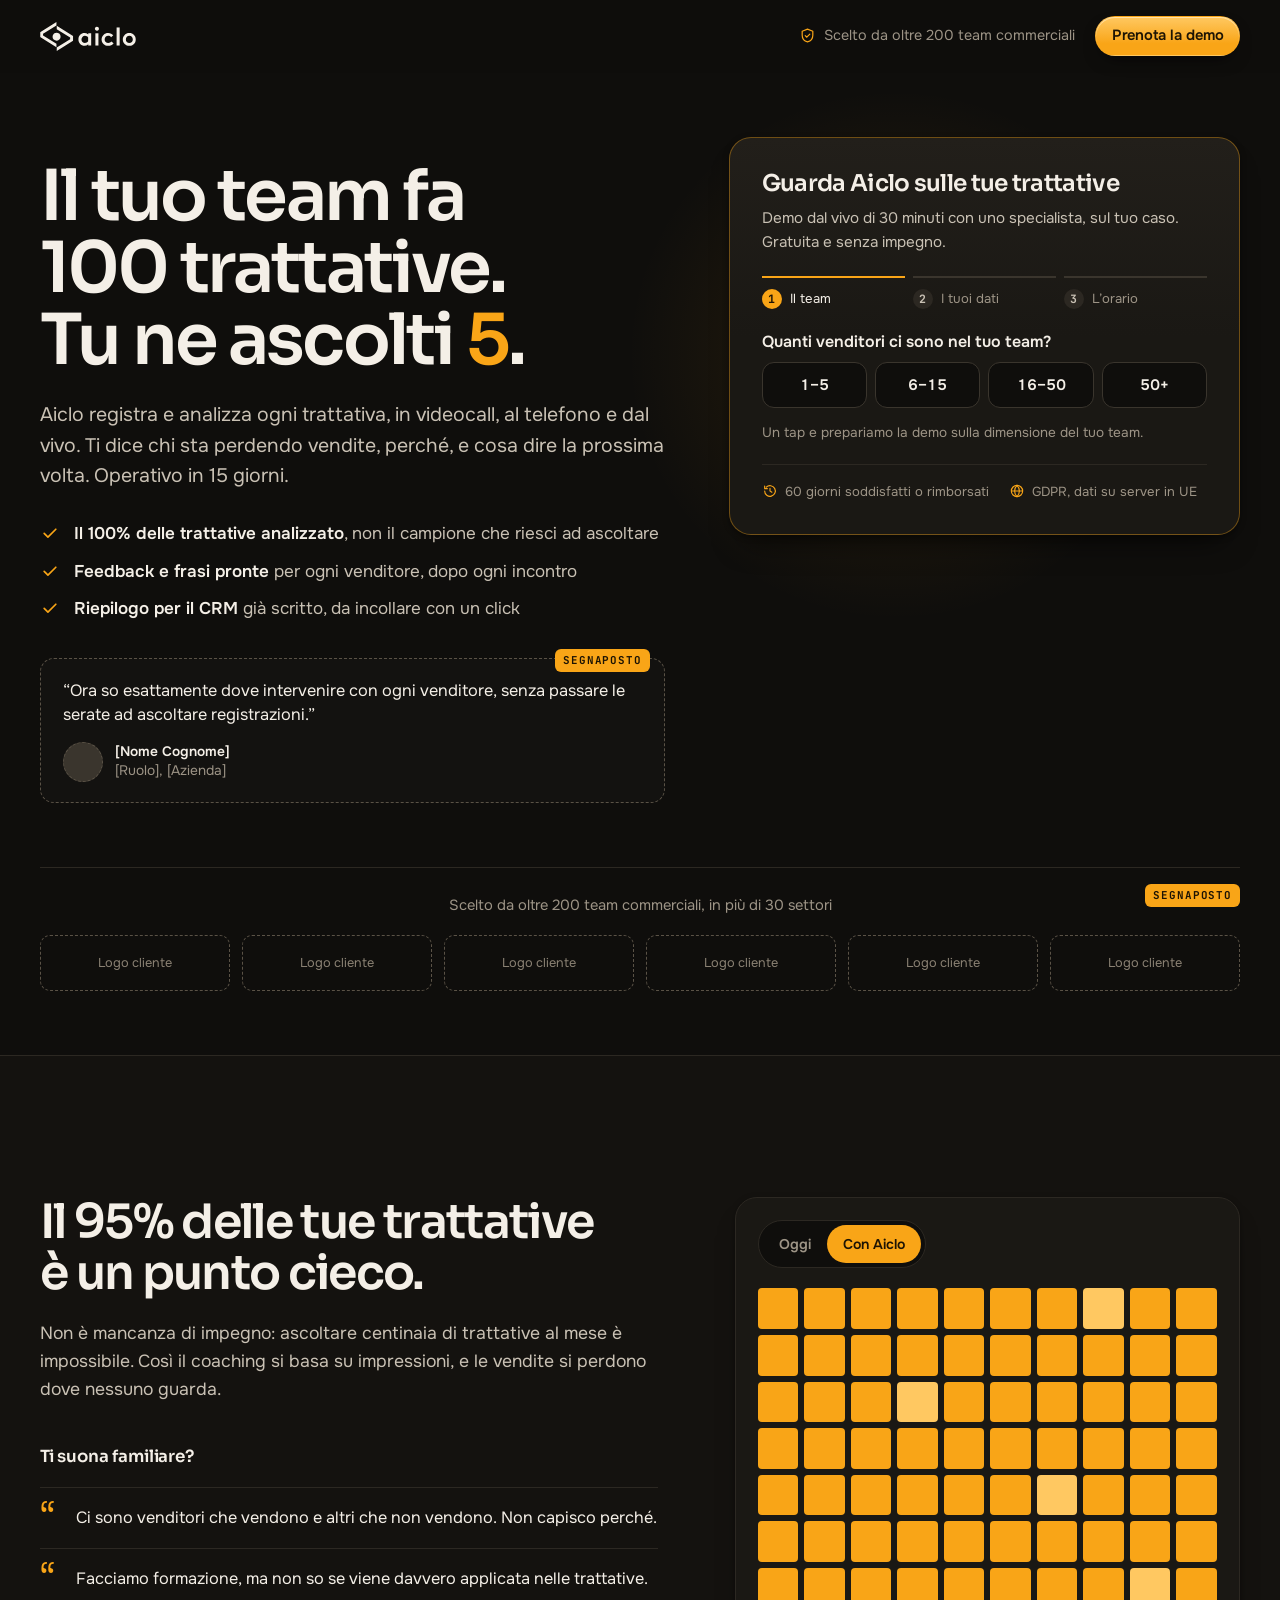
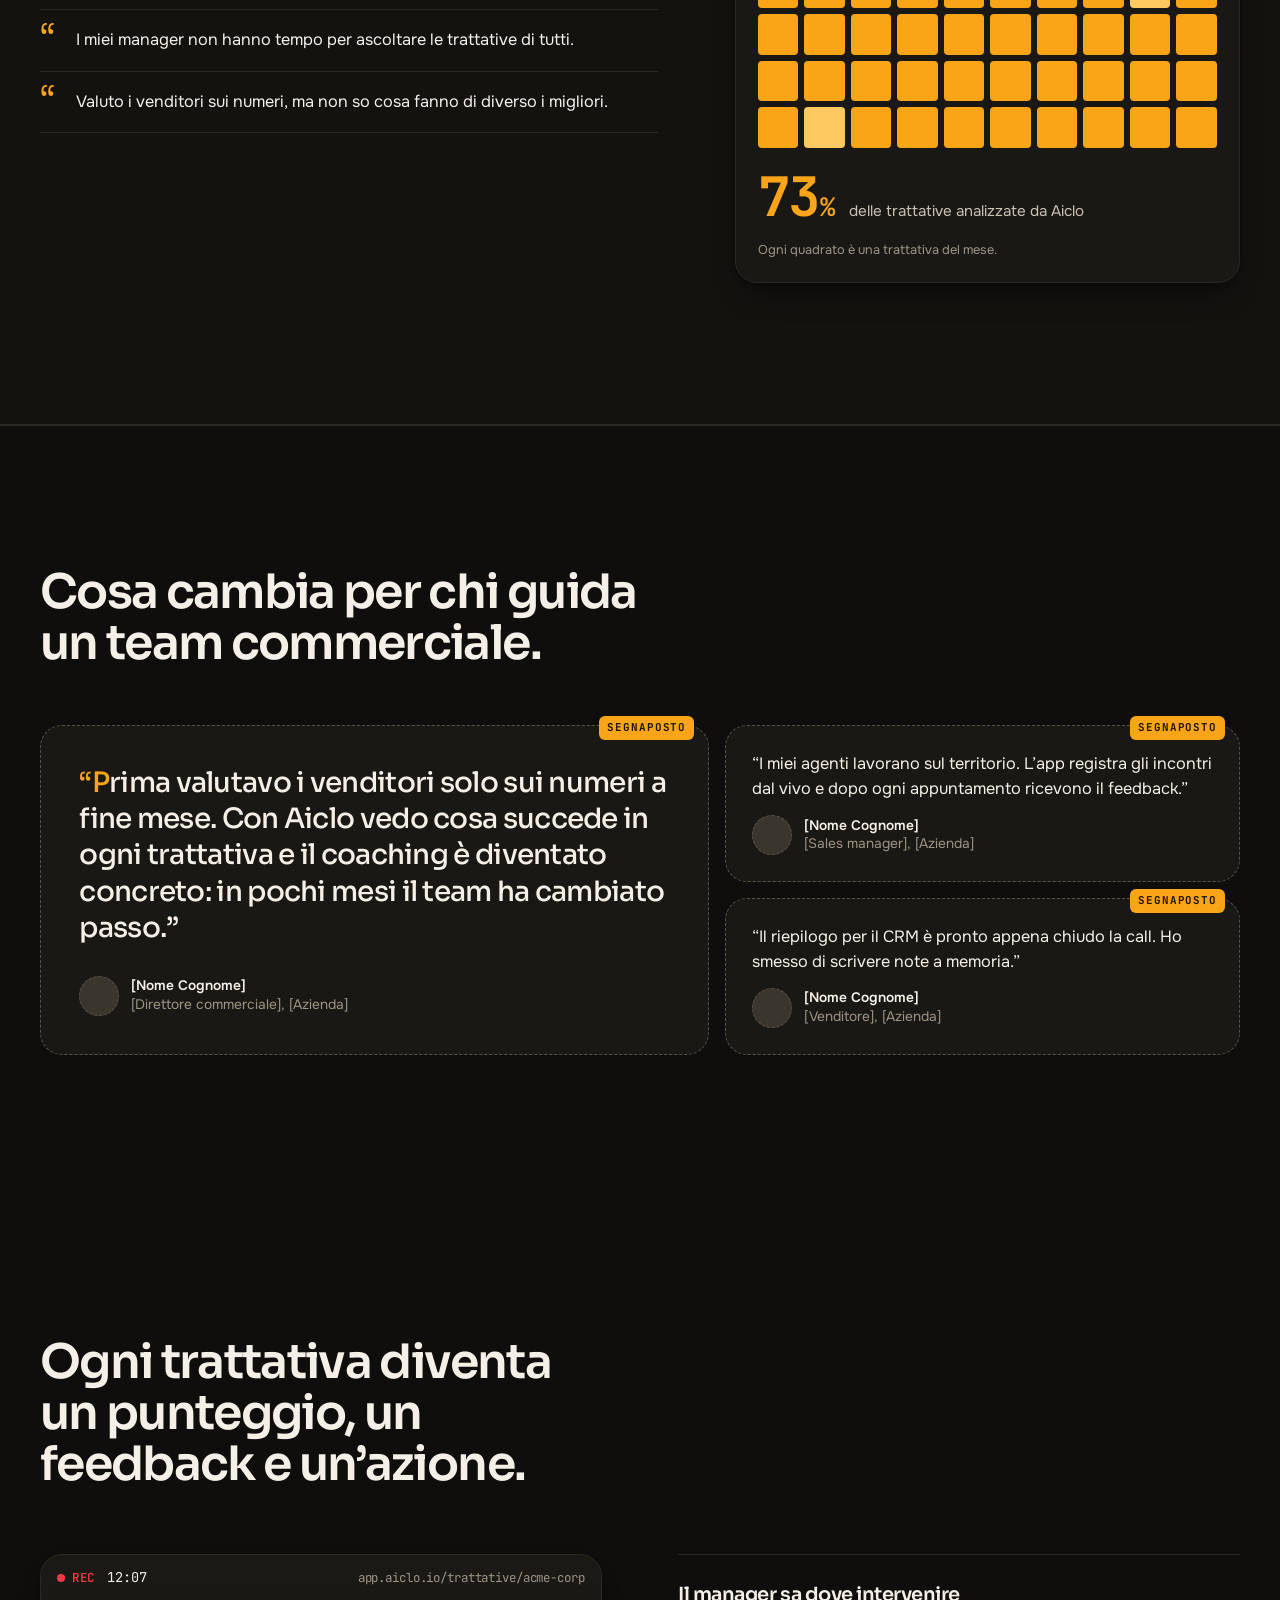
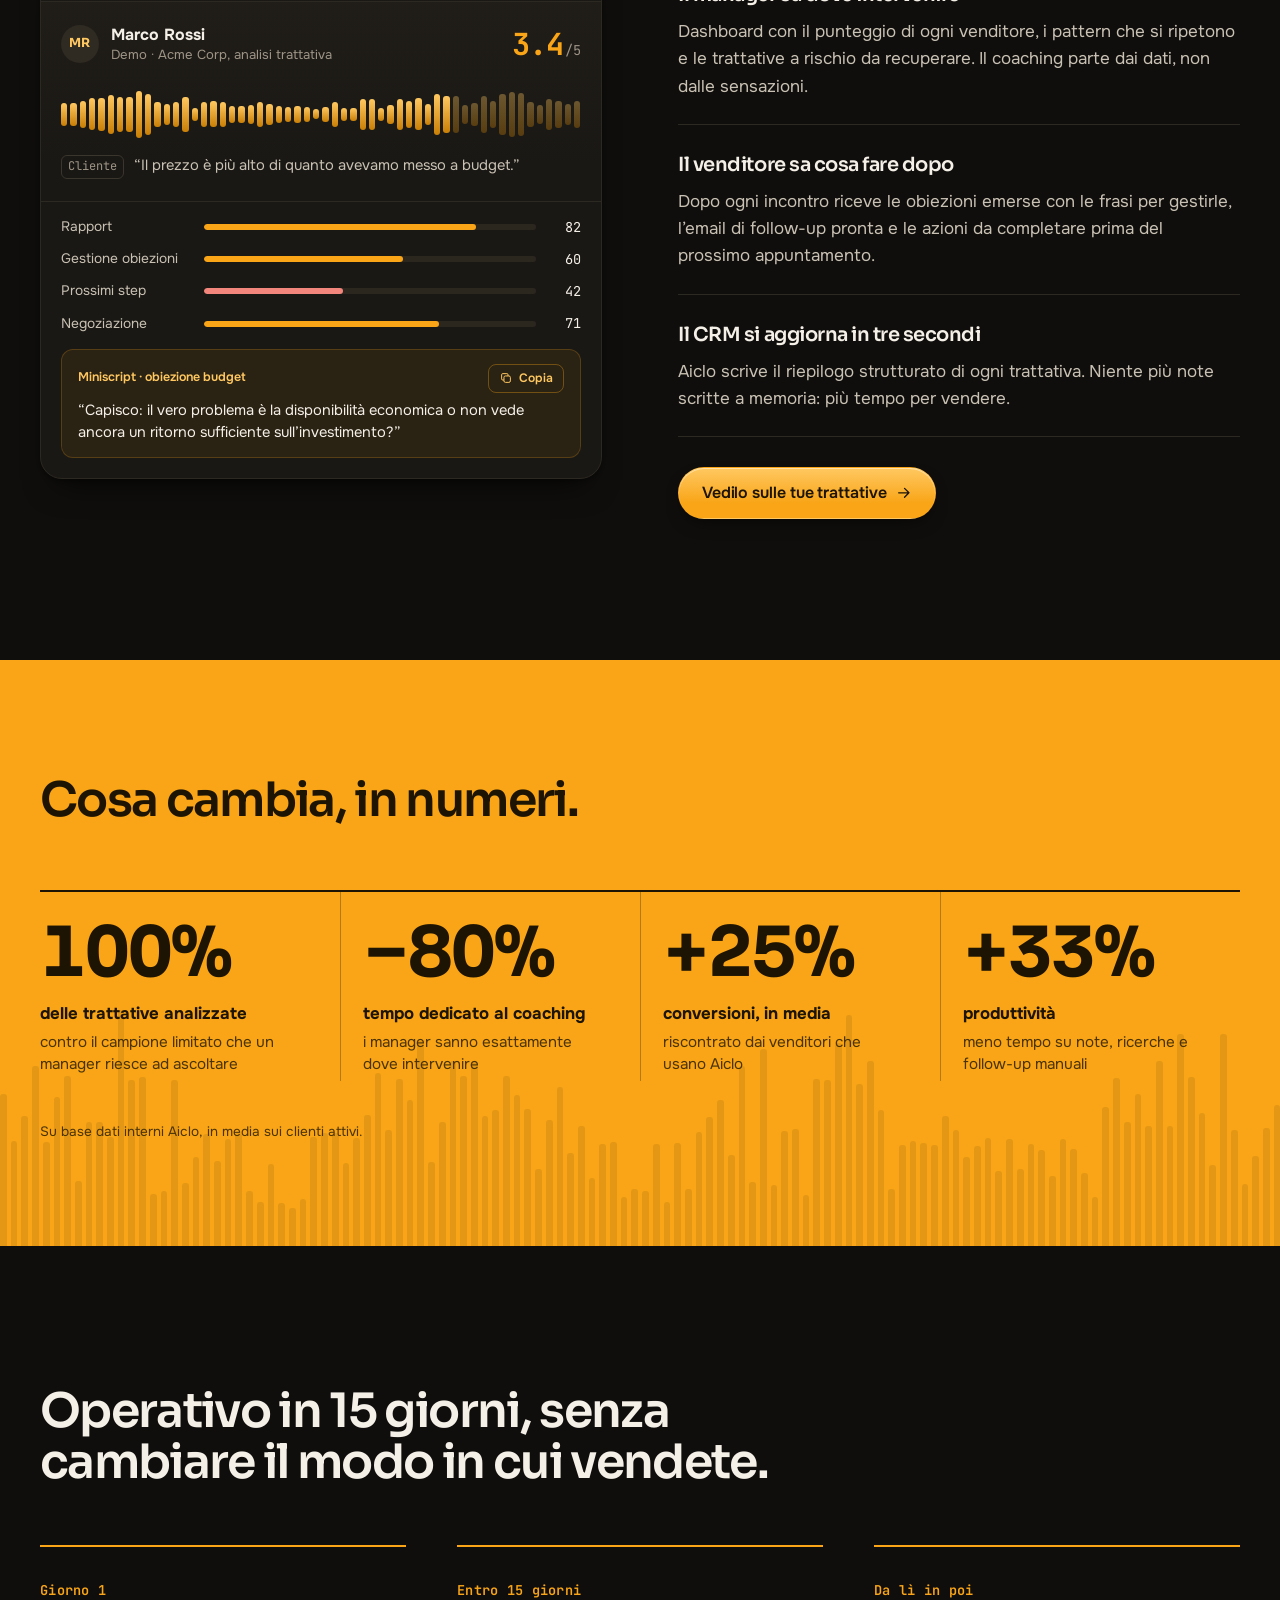
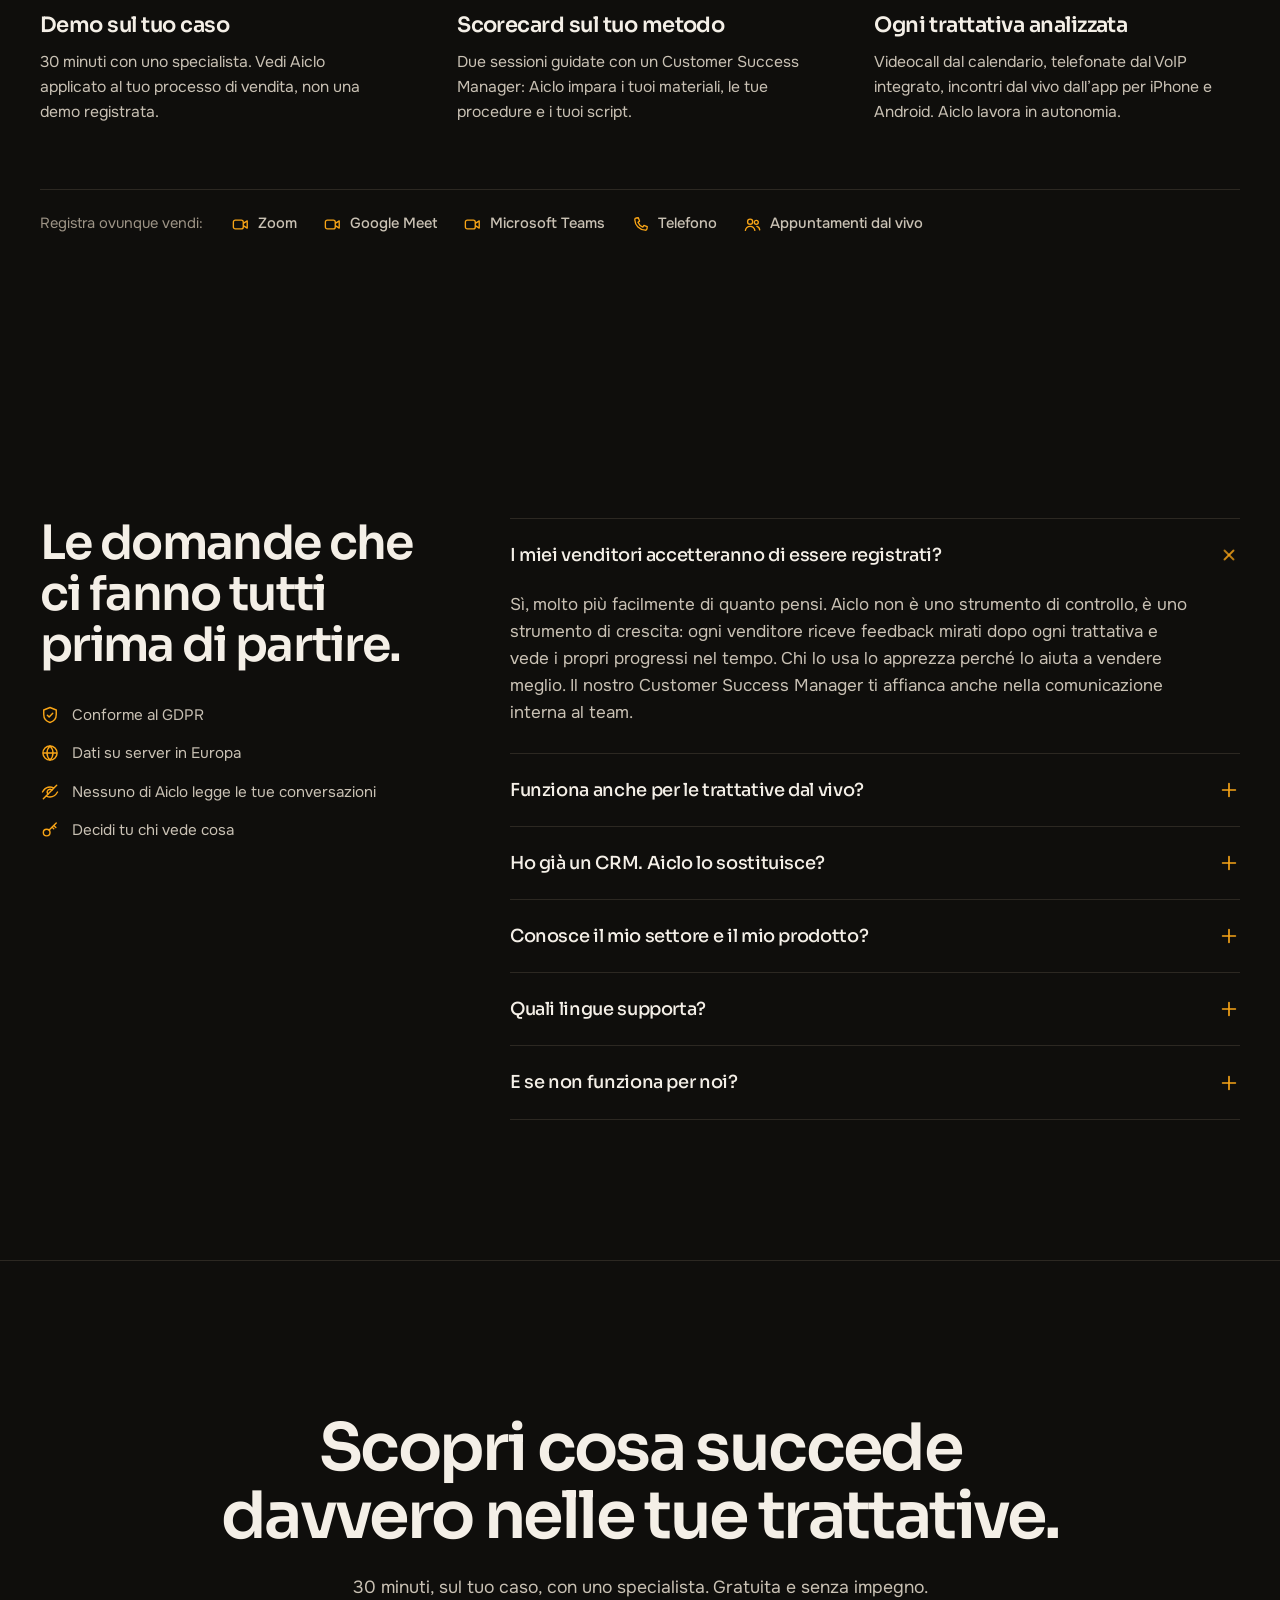
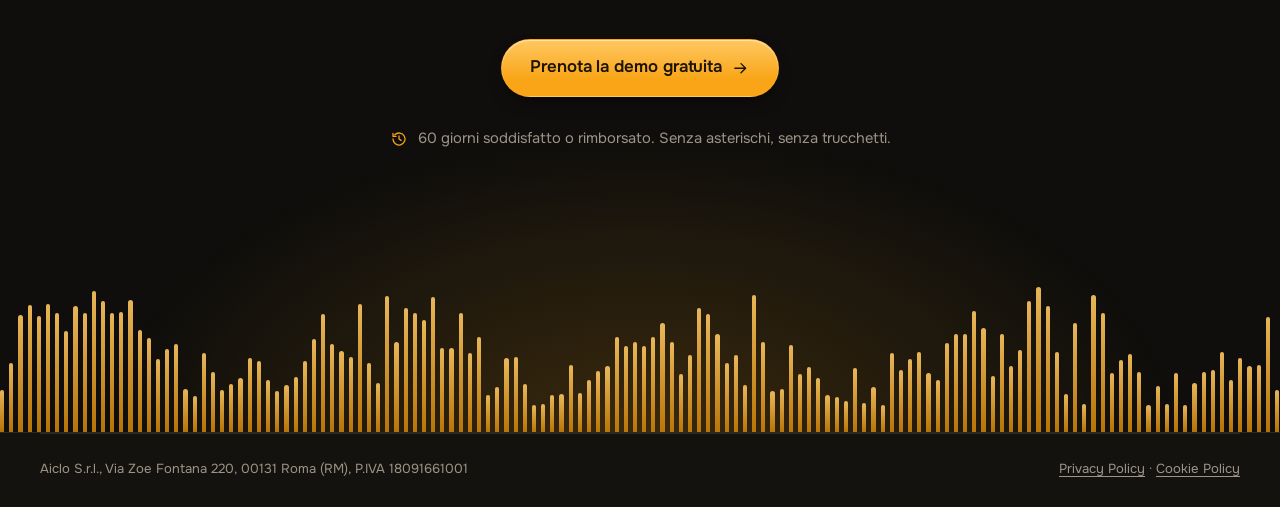
==== commit f372cb6d: "Tune ad landing for Meta traffic: one-tap first step, booking step, proof placeholders Step 1 is a s" ====
--- a/demo.html
+++ b/demo.html
@@ -69,34 +69,30 @@
             <li><svg aria-hidden="true"><use href="#i-check"/></svg><span><b>Feedback e frasi pronte</b> per ogni venditore, dopo ogni incontro</span></li>
             <li><svg aria-hidden="true"><use href="#i-check"/></svg><span><b>Riepilogo per il CRM</b> già scritto, da incollare con un click</span></li>
           </ul>
-          <ul class="lp-trust">
-            <li><strong class="mono">+10.000</strong><span>trattative analizzate</span></li>
-            <li><strong class="mono">+30</strong><span>settori</span></li>
-            <li><strong class="mono">60 gg</strong><span>soddisfatti o rimborsati</span></li>
-          </ul>
+          <figure class="lp-mini-quote is-placeholder">
+            <span class="ph-tag">Segnaposto</span>
+            <blockquote>“Ora so esattamente dove intervenire con ogni venditore, senza passare le serate ad ascoltare registrazioni.”</blockquote>
+            <figcaption><span class="ph-avatar" aria-hidden="true"></span><span><b>[Nome Cognome]</b>[Ruolo], [Azienda]</span></figcaption>
+          </figure>
         </div>
 
         <div class="lp-form-col">
-          <form class="lp-form" id="demo-form" novalidate data-lead-form data-endpoint="/api/lead" aria-labelledby="form-title">
+          <form class="lp-form" id="demo-form" novalidate data-lead-form data-endpoint="/api/lead" data-booking-url="https://calendly.com/PLACEHOLDER-aiclo/demo-30-minuti" aria-labelledby="form-title">
             <div class="lp-form-head">
               <h2 id="form-title">Guarda Aiclo sulle tue trattative</h2>
               <p>Demo dal vivo di 30 minuti con uno specialista, sul tuo caso. Gratuita e senza impegno.</p>
             </div>
 
             <ol class="lp-progress" aria-label="Avanzamento">
-              <li class="is-current" data-progress="1"><span>1</span>Il tuo team</li>
-              <li data-progress="2"><span>2</span>I tuoi contatti</li>
+              <li class="is-current" data-progress="1"><span>1</span>Il team</li>
+              <li data-progress="2"><span>2</span>I tuoi dati</li>
+              <li data-progress="3"><span>3</span>L’orario</li>
             </ol>
 
             <fieldset class="lp-step" data-step="1">
-              <legend class="sr">Passo 1 di 2: il tuo team</legend>
+              <legend class="sr">Passo 1 di 3: il tuo team</legend>
               <div class="field">
-                <label for="f-email">Email aziendale</label>
-                <input id="f-email" name="email" type="email" autocomplete="email" inputmode="email" placeholder="nome@azienda.it" required>
-                <p class="field-error" id="f-email-err" hidden></p>
-              </div>
-              <div class="field">
-                <span class="label" id="f-team-label">Quanti venditori ci sono nel team?</span>
+                <span class="label lp-q" id="f-team-label">Quanti venditori ci sono nel tuo team?</span>
                 <div class="chips" role="radiogroup" aria-labelledby="f-team-label">
                   <label class="chip"><input type="radio" name="team_size" value="1-5" required><span>1–5</span></label>
                   <label class="chip"><input type="radio" name="team_size" value="6-15"><span>6–15</span></label>
@@ -105,11 +101,16 @@
                 </div>
                 <p class="field-error" id="f-team-err" hidden></p>
               </div>
-              <button class="btn btn-primary btn-block" type="button" data-next>Continua <svg aria-hidden="true"><use href="#i-arrow"/></svg></button>
+              <p class="lp-step-hint">Un tap e prepariamo la demo sulla dimensione del tuo team.</p>
             </fieldset>
 
             <fieldset class="lp-step" data-step="2" hidden>
-              <legend class="sr">Passo 2 di 2: i tuoi contatti</legend>
+              <legend class="sr">Passo 2 di 3: i tuoi dati</legend>
+              <div class="field">
+                <label for="f-email">Email aziendale</label>
+                <input id="f-email" name="email" type="email" autocomplete="email" inputmode="email" placeholder="nome@azienda.it" required>
+                <p class="field-error" id="f-email-err" hidden></p>
+              </div>
               <div class="field-row">
                 <div class="field">
                   <label for="f-name">Nome e cognome</label>
@@ -142,20 +143,27 @@
               </div>
               <label class="consent" for="f-privacy">
                 <input id="f-privacy" name="privacy" type="checkbox" required>
-                <span>Ho letto l’<a href="https://www.aiclo.io/privacy-policy" target="_blank" rel="noopener">informativa privacy</a> e acconsento a essere contattato per fissare la demo.</span>
+                <span>Ho letto l’<a href="https://www.aiclo.io/privacy-policy" target="_blank" rel="noopener">informativa privacy</a> e acconsento a essere contattato per la demo.</span>
               </label>
               <p class="field-error" id="f-privacy-err" hidden></p>
               <div class="lp-step-actions">
                 <button class="btn btn-ghost btn-back" type="button" data-back>Indietro</button>
-                <button class="btn btn-primary btn-block" type="submit" data-submit><span>Prenota la mia demo gratuita</span> <svg aria-hidden="true"><use href="#i-arrow"/></svg></button>
+                <button class="btn btn-primary btn-block" type="submit" data-submit><span>Scegli giorno e ora</span> <svg aria-hidden="true"><use href="#i-arrow"/></svg></button>
               </div>
               <p class="form-error" role="alert" data-form-error hidden></p>
             </fieldset>
 
+            <div class="lp-step lp-booking" data-booking hidden tabindex="-1">
+              <h3>Ultimo passo: scegli giorno e ora.</h3>
+              <p class="lp-booking-sub">Ti mandiamo l’invito con il link alla call a <strong data-success-email></strong>.</p>
+              <div class="lp-cal" data-cal></div>
+              <a class="link-arrow lp-cal-open" data-cal-link href="#" target="_blank" rel="noopener">Apri il calendario in una nuova scheda <svg aria-hidden="true"><use href="#i-arrow"/></svg></a>
+            </div>
+
             <div class="lp-success" data-success hidden tabindex="-1">
               <span class="lp-success-icon"><svg aria-hidden="true"><use href="#i-check"/></svg></span>
-              <h3>Richiesta ricevuta.</h3>
-              <p>Uno specialista Aiclo ti scriverà all’indirizzo <strong data-success-email></strong> per fissare la demo nel giorno che preferisci.</p>
+              <h3>Demo prenotata.</h3>
+              <p>Trovi l’invito nella tua casella email. A presto!</p>
             </div>
 
             <input type="text" name="company_website" class="hp" tabindex="-1" autocomplete="off" aria-hidden="true">
@@ -168,15 +176,12 @@
         </div>
       </div>
 
-      <div class="wrap lp-channels">
-        <p>Registra ovunque vendi:</p>
+      <div class="wrap lp-logos is-placeholder">
+        <p>Scelto da oltre 200 team commerciali, in più di 30 settori</p>
         <ul>
-          <li><svg aria-hidden="true"><use href="#i-video"/></svg>Zoom</li>
-          <li><svg aria-hidden="true"><use href="#i-video"/></svg>Google Meet</li>
-          <li><svg aria-hidden="true"><use href="#i-video"/></svg>Microsoft Teams</li>
-          <li><svg aria-hidden="true"><use href="#i-phone"/></svg>Telefono</li>
-          <li><svg aria-hidden="true"><use href="#i-people"/></svg>Appuntamenti dal vivo</li>
+          <li>Logo cliente</li><li>Logo cliente</li><li>Logo cliente</li><li>Logo cliente</li><li>Logo cliente</li><li>Logo cliente</li>
         </ul>
+        <span class="ph-tag">Segnaposto</span>
       </div>
     </section>
 
@@ -206,6 +211,30 @@
             <span class="coverage-label" data-cov-label>delle trattative ascoltate da un manager</span>
           </p>
           <p class="fineprint">Ogni quadrato è una trattativa del mese.</p>
+        </div>
+      </div>
+    </section>
+
+    <!-- TESTIMONIANZE -->
+    <section class="section lp-testi" aria-labelledby="testi-title">
+      <div class="wrap">
+        <h2 id="testi-title" class="h2 narrow">Cosa cambia per chi guida un team commerciale.</h2>
+        <div class="lp-testi-grid">
+          <figure class="lp-quote lp-quote-lead is-placeholder">
+            <span class="ph-tag">Segnaposto</span>
+            <blockquote>“Prima valutavo i venditori solo sui numeri a fine mese. Con Aiclo vedo cosa succede in ogni trattativa e il coaching è diventato concreto: in pochi mesi il team ha cambiato passo.”</blockquote>
+            <figcaption><span class="ph-avatar" aria-hidden="true"></span><span><b>[Nome Cognome]</b>[Direttore commerciale], [Azienda]</span></figcaption>
+          </figure>
+          <figure class="lp-quote is-placeholder">
+            <span class="ph-tag">Segnaposto</span>
+            <blockquote>“I miei agenti lavorano sul territorio. L’app registra gli incontri dal vivo e dopo ogni appuntamento ricevono il feedback.”</blockquote>
+            <figcaption><span class="ph-avatar" aria-hidden="true"></span><span><b>[Nome Cognome]</b>[Sales manager], [Azienda]</span></figcaption>
+          </figure>
+          <figure class="lp-quote is-placeholder">
+            <span class="ph-tag">Segnaposto</span>
+            <blockquote>“Il riepilogo per il CRM è pronto appena chiudo la call. Ho smesso di scrivere note a memoria.”</blockquote>
+            <figcaption><span class="ph-avatar" aria-hidden="true"></span><span><b>[Nome Cognome]</b>[Venditore], [Azienda]</span></figcaption>
+          </figure>
         </div>
       </div>
     </section>
@@ -301,6 +330,16 @@
             <p>Videocall dal calendario, telefonate dal VoIP integrato, incontri dal vivo dall’app per iPhone e Android. Aiclo lavora in autonomia.</p>
           </li>
         </ol>
+        <div class="lp-channels">
+          <p>Registra ovunque vendi:</p>
+          <ul>
+            <li><svg aria-hidden="true"><use href="#i-video"/></svg>Zoom</li>
+            <li><svg aria-hidden="true"><use href="#i-video"/></svg>Google Meet</li>
+            <li><svg aria-hidden="true"><use href="#i-video"/></svg>Microsoft Teams</li>
+            <li><svg aria-hidden="true"><use href="#i-phone"/></svg>Telefono</li>
+            <li><svg aria-hidden="true"><use href="#i-people"/></svg>Appuntamenti dal vivo</li>
+          </ul>
+        </div>
       </div>
     </section>
 
--- a/css/lp.css
+++ b/css/lp.css
@@ -18,11 +18,6 @@
 .lp-promises { margin-top: 30px; gap: 12px; }
 .lp-promises li { color: var(--ink-2); }
 .lp-promises b { color: var(--ink); font-weight: 600; }
-.lp-trust { display: flex; flex-wrap: wrap; margin-top: 36px; border-top: 1px solid var(--line); }
-.lp-trust li { display: grid; gap: 2px; padding: 18px 28px 0 0; margin-right: 28px; }
-.lp-trust li + li { padding-left: 28px; border-left: 1px solid var(--line); }
-.lp-trust strong { font-family: var(--f-display); font-size: 1.6rem; font-weight: 600; letter-spacing: -.04em; line-height: 1.1; }
-.lp-trust span { color: var(--muted); font-size: .88rem; }
 
 /* Form */
 .lp-form-col { position: relative; }
@@ -38,7 +33,7 @@
 .lp-form-head h2 { font-size: 1.45rem; letter-spacing: -.03em; line-height: 1.2; }
 .lp-form-head p { color: var(--ink-2); font-size: .95rem; margin-top: 8px; }
 
-.lp-progress { display: grid; grid-template-columns: 1fr 1fr; gap: 8px; margin: 22px 0 20px; counter-reset: none; }
+.lp-progress { display: grid; grid-template-columns: repeat(3, 1fr); gap: 8px; margin: 22px 0 20px; counter-reset: none; }
 .lp-progress li { display: flex; align-items: center; gap: 8px; font-size: .82rem; color: var(--muted); padding-top: 10px; border-top: 2px solid var(--line-2); transition: color .3s, border-color .3s; }
 .lp-progress span { display: inline-grid; place-items: center; width: 20px; height: 20px; border-radius: 50%; font-size: .72rem; font-weight: 700; background: var(--line); color: var(--ink-2); font-family: var(--f-mono); }
 .lp-progress .is-current, .lp-progress .is-done { color: var(--ink); border-top-color: var(--amber); }
@@ -131,8 +126,12 @@
 
 @media (max-width: 960px) {
   .lp-hero-grid { grid-template-columns: minmax(0, 1fr); }
+  .lp-hero-grid { row-gap: 0; }
+  .lp-hero-copy { display: contents; }
+  .lp-hero-copy > * { order: 1; }
+  .lp-form-col { order: 2; margin-top: 28px; }
+  .lp-hero-copy > .lp-mini-quote { order: 3; margin-top: 28px; }
   .lp-display { max-width: 15ch; }
-  .lp-trust { display: none; }
   .lp-header-proof { display: none; }
   .lp-header .btn { margin-left: auto; }
   .lp-sticky {
@@ -145,8 +144,9 @@
   .lp-footer { padding-bottom: 96px; }
 }
 @media (max-width: 720px) {
+  .lp-promises li:nth-child(n+2) { display: none; }
+  .lp-cal { height: 620px; }
   .lp-promises { margin-top: 24px; }
-  .lp-promises li:nth-child(3) { display: none; }
   .field-row { grid-template-columns: 1fr; }
   .chips { grid-template-columns: repeat(2, 1fr); }
   .lp-roles .btn { width: 100%; justify-content: center; }
@@ -154,3 +154,53 @@
 @media (max-width: 420px) {
   .lp-header .btn-sm { display: inline-flex; }
 }
+
+/* Placeholders: visible until real material replaces them */
+.is-placeholder { position: relative; }
+.ph-tag {
+  position: absolute; top: -10px; right: 14px; z-index: 1;
+  font-family: var(--f-mono); font-size: .68rem; font-weight: 700; letter-spacing: .08em; text-transform: uppercase;
+  background: var(--amber); color: var(--amber-ink); padding: 3px 8px; border-radius: 6px;
+}
+.ph-avatar { width: 40px; height: 40px; border-radius: 50%; flex: none; background: var(--line-2); border: 1px dashed #5a5246; }
+
+/* Proof next to the form */
+.lp-mini-quote { margin: 36px 0 0; padding: 20px 22px; border-radius: var(--r); border: 1px dashed #5a5246; background: rgba(255, 255, 255, .02); }
+.lp-mini-quote blockquote, .lp-quote blockquote { color: var(--ink); font-size: 1.02rem; line-height: 1.5; }
+.lp-mini-quote figcaption, .lp-quote figcaption { display: flex; align-items: center; gap: 12px; margin-top: 14px; font-size: .86rem; color: var(--muted); line-height: 1.35; }
+.lp-mini-quote figcaption b, .lp-quote figcaption b { display: block; color: var(--ink); font-weight: 600; }
+
+.lp-logos { margin-top: clamp(40px, 5vw, 64px); padding: 26px 0 0; border-top: 1px solid var(--line); }
+.lp-logos p { color: var(--muted); font-size: .92rem; text-align: center; }
+.lp-logos ul { display: grid; grid-template-columns: repeat(6, 1fr); gap: 12px; margin-top: 18px; }
+.lp-logos li { display: grid; place-items: center; height: 56px; border: 1px dashed #5a5246; border-radius: 10px; color: #8a8173; font-size: .8rem; }
+.lp-logos .ph-tag { top: 16px; right: 0; }
+
+/* Testimonials */
+.lp-testi { border-top: 1px solid var(--line); }
+.lp-testi-grid { display: grid; grid-template-columns: 1.3fr 1fr; grid-template-rows: auto auto; gap: 16px; margin-top: clamp(40px, 5vw, 56px); }
+.lp-quote { margin: 0; padding: 26px; border-radius: var(--r-lg); border: 1px dashed #5a5246; background: var(--panel); display: flex; flex-direction: column; justify-content: space-between; }
+.lp-quote-lead { grid-row: span 2; padding: clamp(26px, 3vw, 40px); }
+.lp-quote-lead blockquote { font-family: var(--f-display); font-weight: 500; font-size: clamp(1.3rem, 1rem + 1vw, 1.75rem); line-height: 1.3; letter-spacing: -.025em; }
+.lp-quote-lead blockquote::first-letter { color: var(--amber); }
+
+/* Form steps */
+.lp-q { font-size: 1rem !important; }
+.lp-step-hint { color: var(--muted); font-size: .85rem; margin-top: -4px; }
+.lp-booking h3 { font-size: 1.25rem; letter-spacing: -.025em; }
+.lp-booking-sub { color: var(--ink-2); font-size: .92rem; margin-top: -8px; }
+.lp-booking-sub strong { color: var(--ink); overflow-wrap: anywhere; }
+.lp-booking:focus { outline: none; }
+.lp-cal { height: 560px; border-radius: 12px; overflow: hidden; background: #fff; }
+.lp-cal iframe { width: 100%; height: 100%; border: 0; display: block; }
+.lp-cal.is-placeholder { background: rgba(255, 255, 255, .02); border: 1px dashed #5a5246; display: grid; place-items: center; text-align: center; padding: 24px; color: var(--muted); font-size: .92rem; height: 300px; }
+.lp-cal.is-placeholder b { display: block; color: var(--ink); font-size: 1rem; margin-bottom: 6px; }
+.lp-cal-open { font-size: .9rem; }
+.lp-cal .ph-tag { top: 10px; }
+
+@media (max-width: 960px) {
+  .lp-logos ul { grid-template-columns: repeat(3, 1fr); }
+  .lp-testi-grid { grid-template-columns: 1fr; }
+  .lp-quote-lead { grid-row: auto; }
+}
+.is-booking .lp-form-head { display: none; }
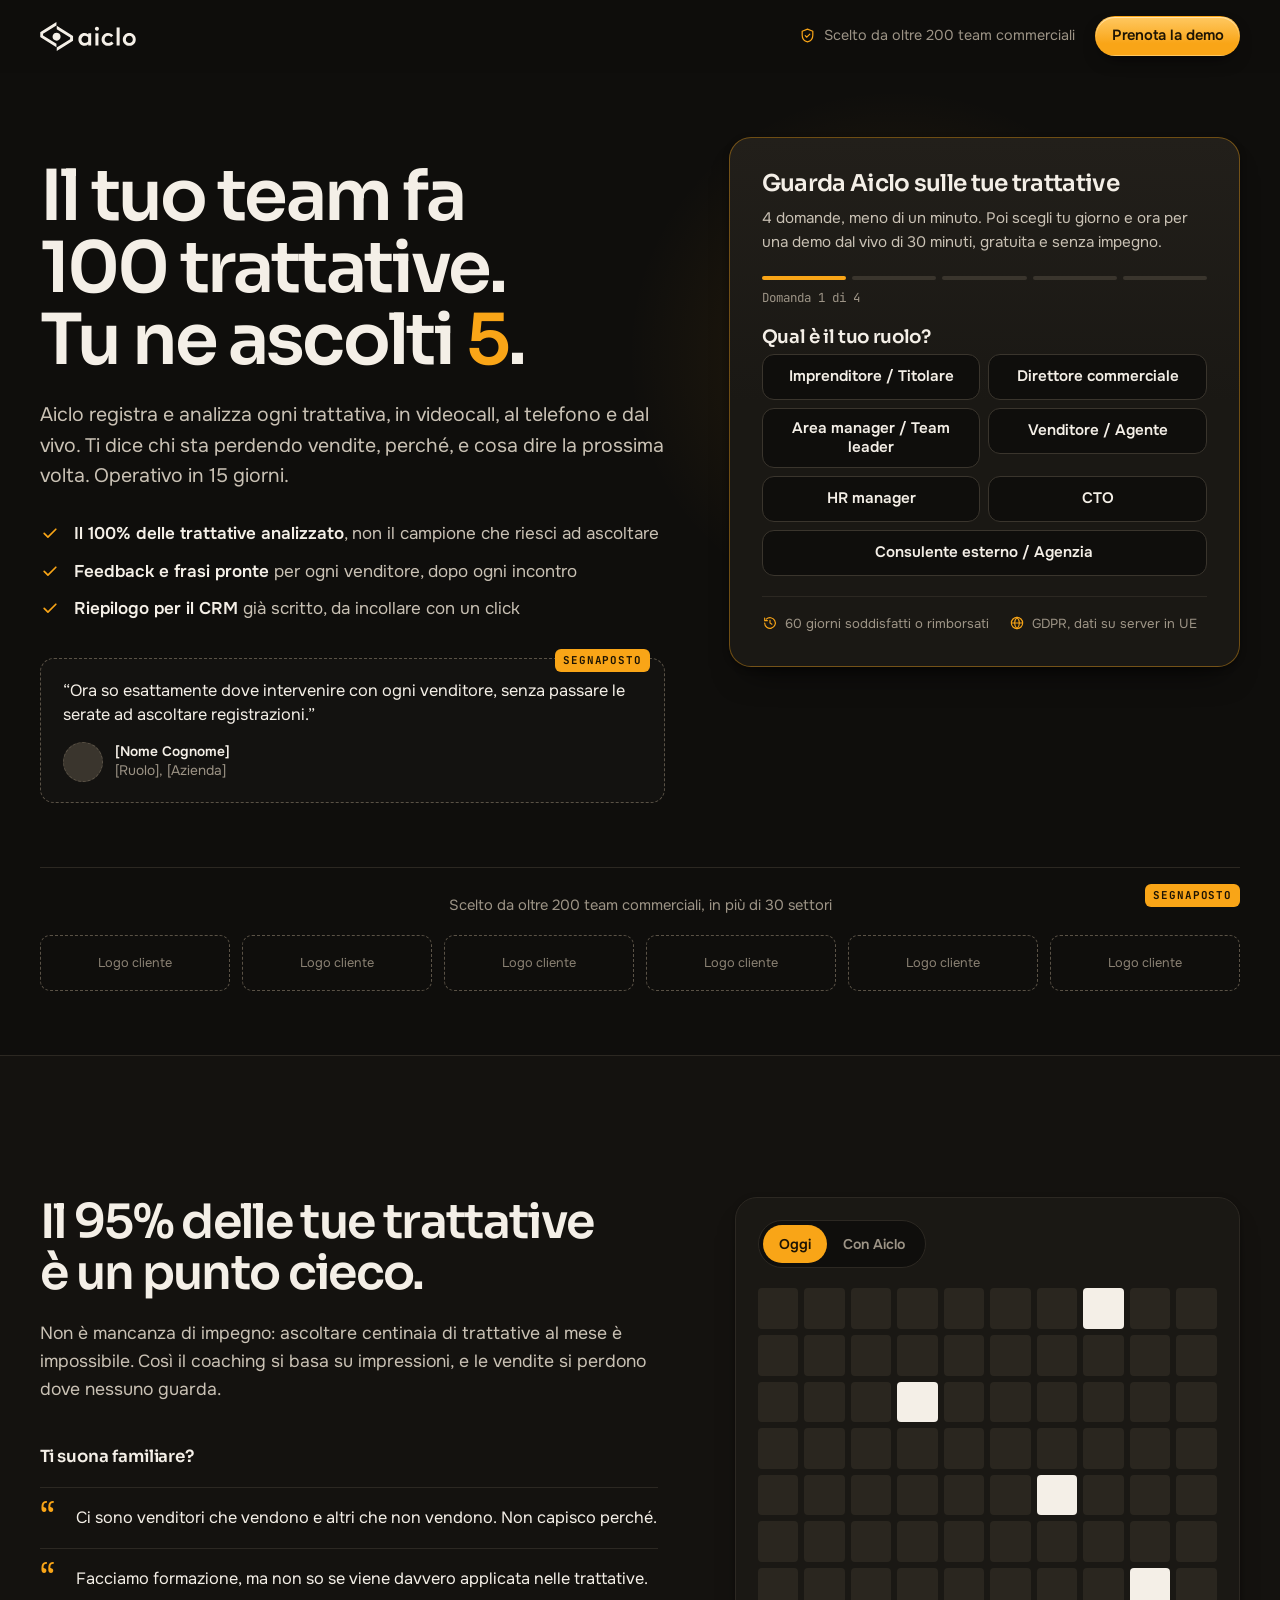
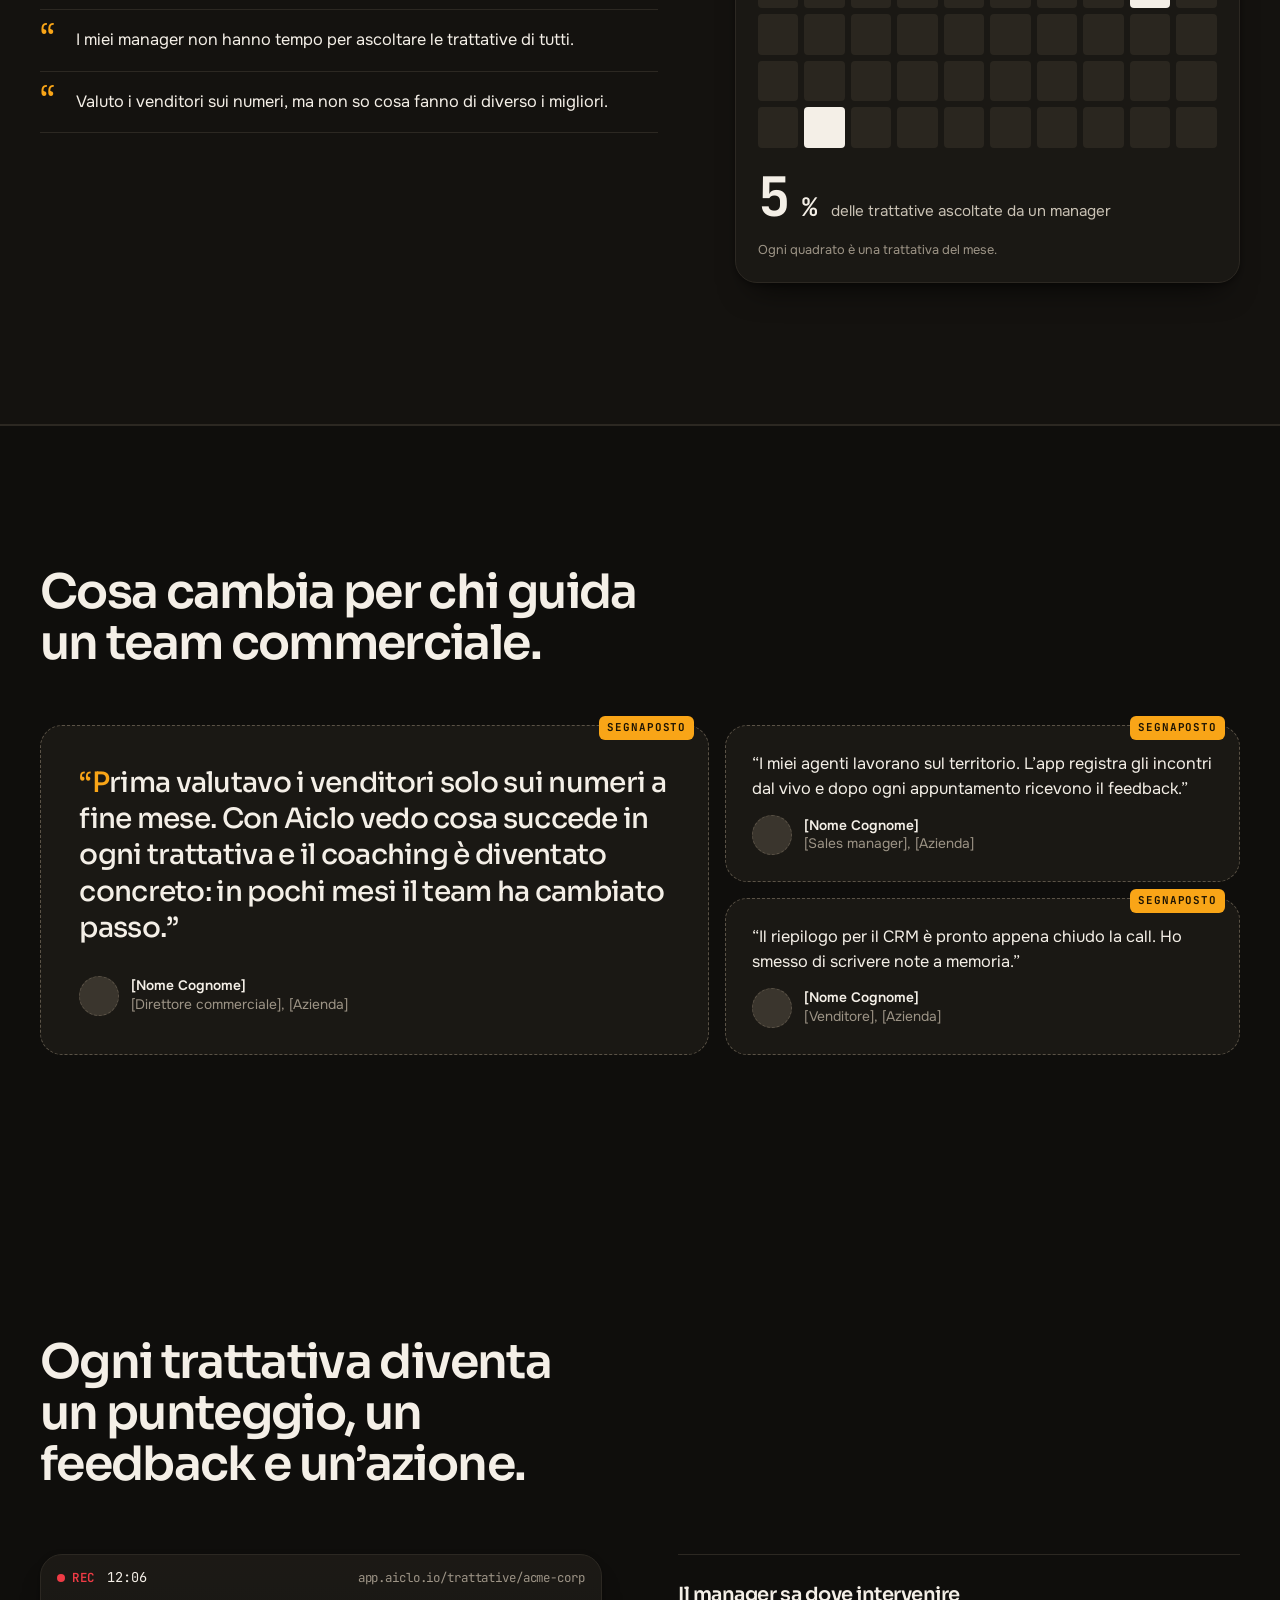
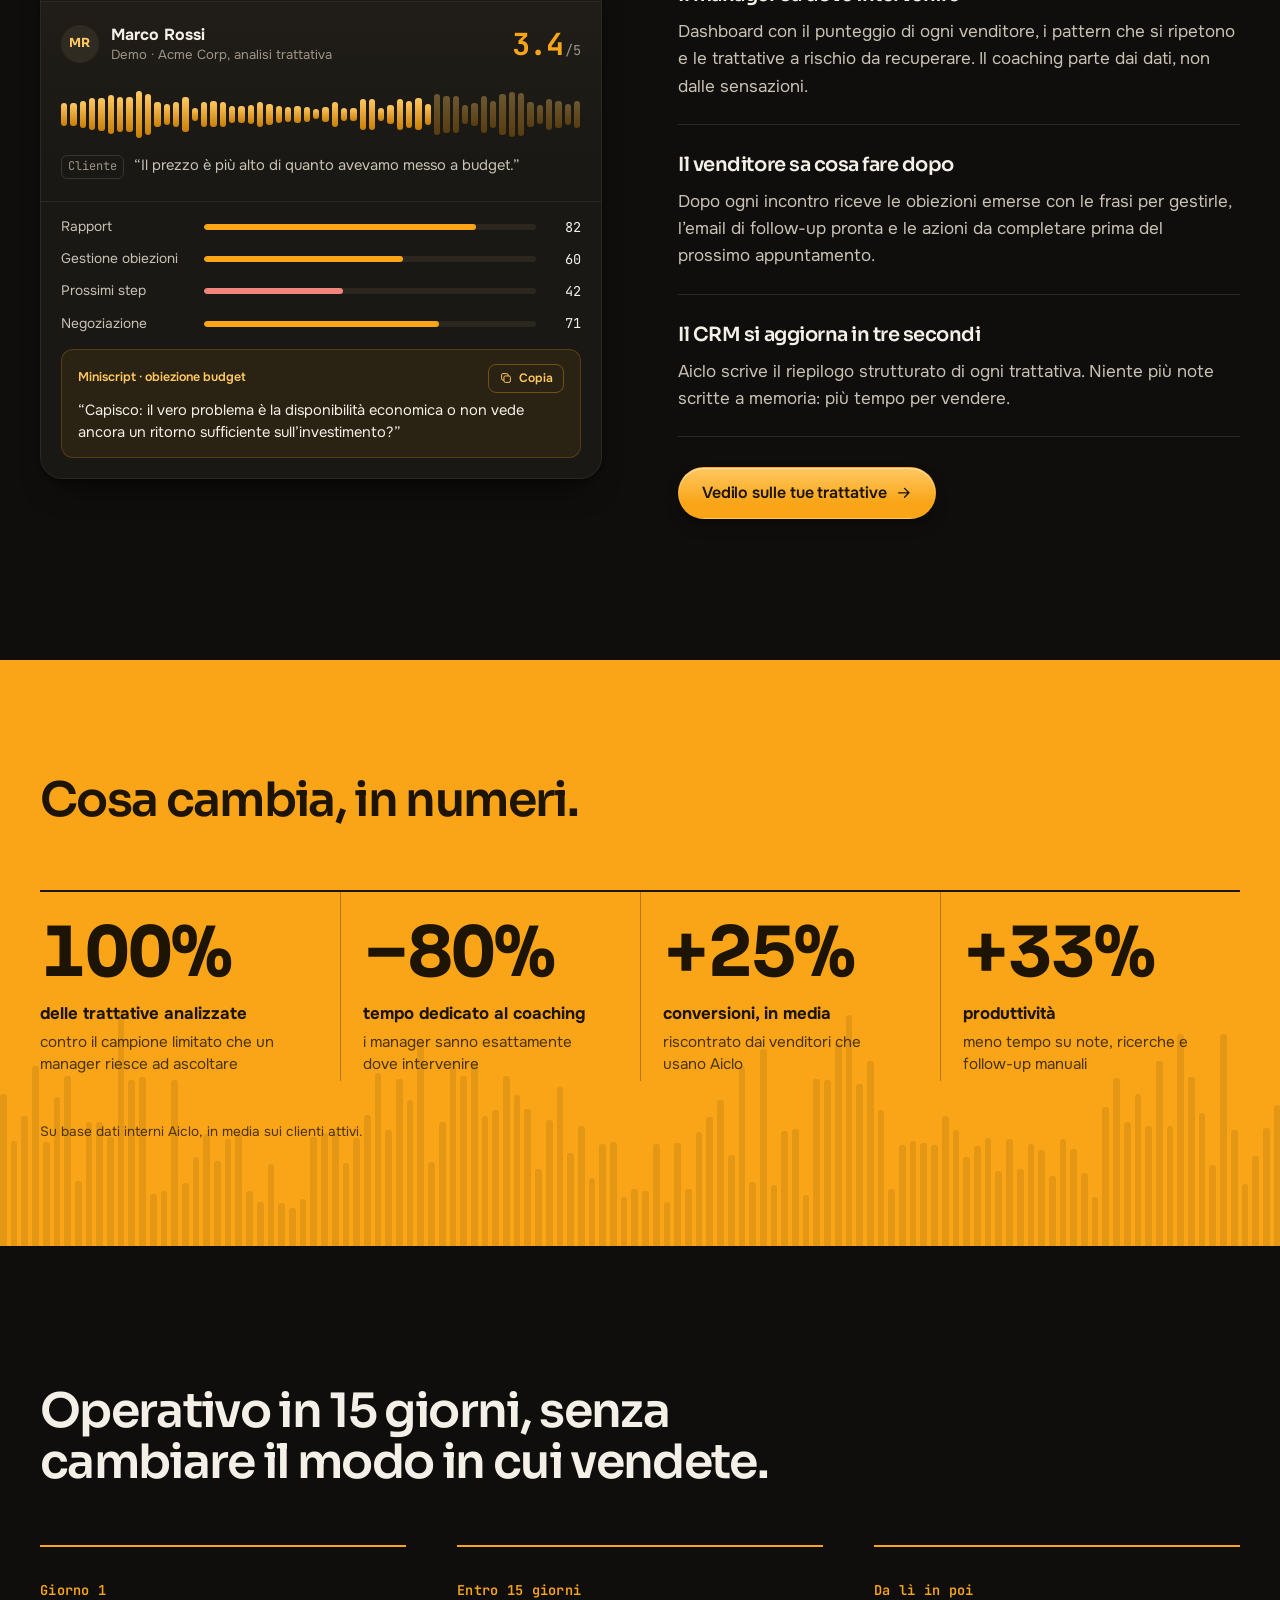
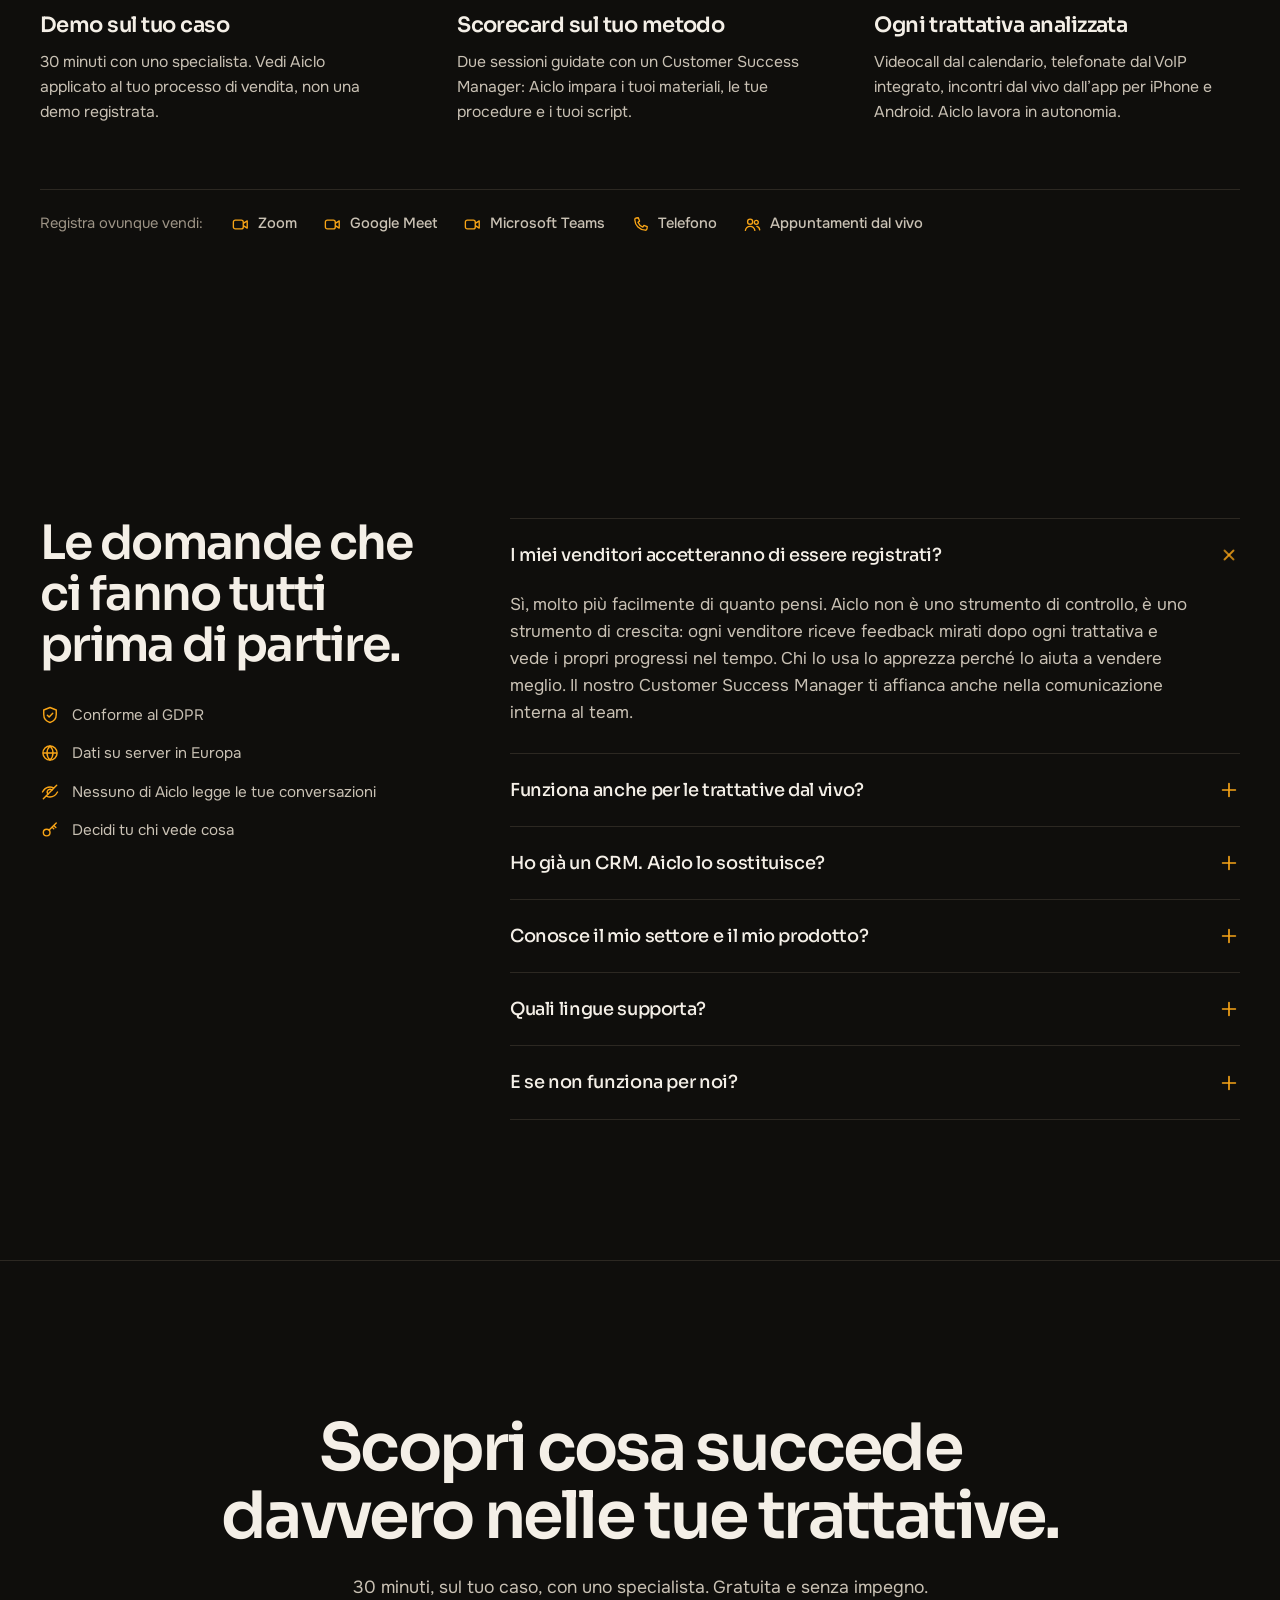
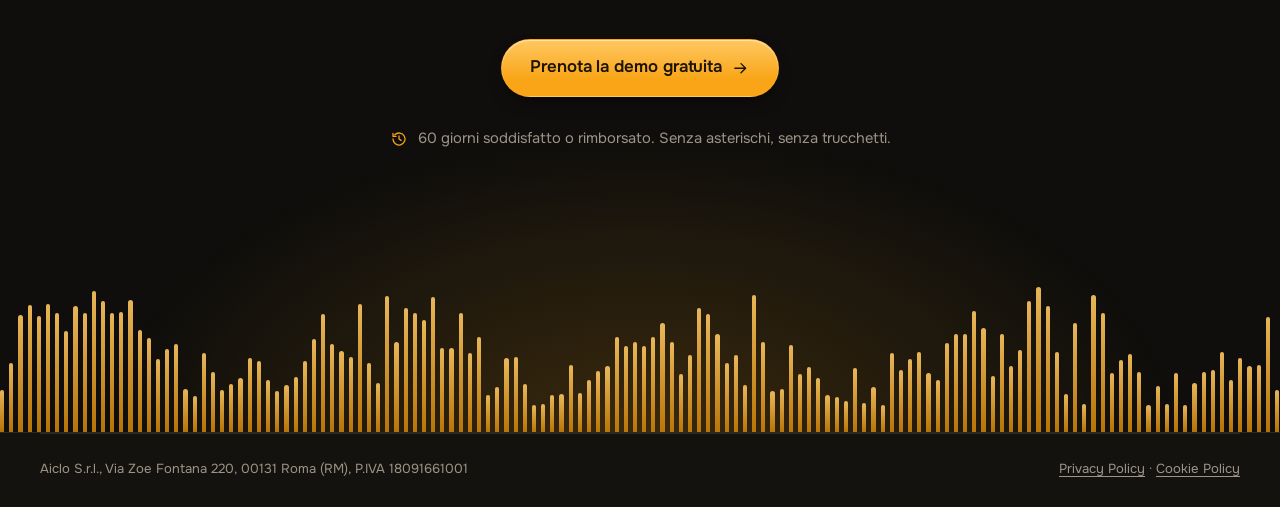
==== commit 2cb6b66c: "Align ad landing form with the live Meta funnel and booking calendar Questions now match the current" ====
--- a/demo.html
+++ b/demo.html
@@ -77,35 +77,64 @@
         </div>
 
         <div class="lp-form-col">
-          <form class="lp-form" id="demo-form" novalidate data-lead-form data-endpoint="/api/lead" data-booking-url="https://calendly.com/PLACEHOLDER-aiclo/demo-30-minuti" aria-labelledby="form-title">
+          <form class="lp-form" id="demo-form" novalidate data-lead-form data-endpoint="/api/lead" data-booking-url="https://link.drewcompany.it/widget/booking/oLZfpZWkchcv6qRvhNVk" data-out-of-target-roles="[]" data-out-of-target-sizes="[]" aria-labelledby="form-title">
             <div class="lp-form-head">
               <h2 id="form-title">Guarda Aiclo sulle tue trattative</h2>
-              <p>Demo dal vivo di 30 minuti con uno specialista, sul tuo caso. Gratuita e senza impegno.</p>
-            </div>
-
-            <ol class="lp-progress" aria-label="Avanzamento">
-              <li class="is-current" data-progress="1"><span>1</span>Il team</li>
-              <li data-progress="2"><span>2</span>I tuoi dati</li>
-              <li data-progress="3"><span>3</span>L’orario</li>
-            </ol>
+              <p>4 domande, meno di un minuto. Poi scegli tu giorno e ora per una demo dal vivo di 30 minuti, gratuita e senza impegno.</p>
+            </div>
+
+            <div class="lp-progress" aria-hidden="true"><i data-progress="1" class="is-current"></i><i data-progress="2"></i><i data-progress="3"></i><i data-progress="4"></i><i data-progress="5"></i></div>
+            <p class="lp-progress-label"><span data-progress-label>Domanda 1 di 4</span></p>
 
             <fieldset class="lp-step" data-step="1">
-              <legend class="sr">Passo 1 di 3: il tuo team</legend>
-              <div class="field">
-                <span class="label lp-q" id="f-team-label">Quanti venditori ci sono nel tuo team?</span>
-                <div class="chips" role="radiogroup" aria-labelledby="f-team-label">
-                  <label class="chip"><input type="radio" name="team_size" value="1-5" required><span>1–5</span></label>
-                  <label class="chip"><input type="radio" name="team_size" value="6-15"><span>6–15</span></label>
-                  <label class="chip"><input type="radio" name="team_size" value="16-50"><span>16–50</span></label>
-                  <label class="chip"><input type="radio" name="team_size" value="50+"><span>50+</span></label>
+              <legend class="lp-q">Qual è il tuo ruolo?</legend>
+              <div class="chips chips-2" data-auto>
+                <label class="chip"><input type="radio" name="role" value="Imprenditore: Ho un'azienda"><span>Imprenditore / Titolare</span></label>
+                <label class="chip"><input type="radio" name="role" value="Direttore Commerciale: Gestisco un intero Reparto Vendite"><span>Direttore commerciale</span></label>
+                <label class="chip"><input type="radio" name="role" value="Area Manager/Team Leader"><span>Area manager / Team leader</span></label>
+                <label class="chip"><input type="radio" name="role" value="Venditore/Agente"><span>Venditore / Agente</span></label>
+                <label class="chip"><input type="radio" name="role" value="HR Manager"><span>HR manager</span></label>
+                <label class="chip"><input type="radio" name="role" value="CTO"><span>CTO</span></label>
+                <label class="chip chip-wide"><input type="radio" name="role" value="Consulente Esterno/Agenzia"><span>Consulente esterno / Agenzia</span></label>
+              </div>
+            </fieldset>
+
+            <fieldset class="lp-step" data-step="2" hidden>
+              <legend class="lp-q">Da quanti venditori è composto il tuo team?</legend>
+              <div class="chips" data-auto>
+                <label class="chip"><input type="radio" name="team_size" value="1-5"><span>1–5</span></label>
+                <label class="chip"><input type="radio" name="team_size" value="6-15"><span>6–15</span></label>
+                <label class="chip"><input type="radio" name="team_size" value="16-50"><span>16–50</span></label>
+                <label class="chip"><input type="radio" name="team_size" value="50+"><span>50+</span></label>
+              </div>
+              <button class="lp-back-link" type="button" data-back>Indietro</button>
+            </fieldset>
+
+            <fieldset class="lp-step" data-step="3" hidden>
+              <legend class="lp-q">Come vende principalmente il tuo team?</legend>
+              <div class="chips chips-3" data-auto>
+                <label class="chip"><input type="radio" name="channel" value="in presenza"><span><svg aria-hidden="true"><use href="#i-people"/></svg>In presenza</span></label>
+                <label class="chip"><input type="radio" name="channel" value="in videocall"><span><svg aria-hidden="true"><use href="#i-video"/></svg>In videocall</span></label>
+                <label class="chip"><input type="radio" name="channel" value="al telefono"><span><svg aria-hidden="true"><use href="#i-phone"/></svg>Al telefono</span></label>
+              </div>
+              <button class="lp-back-link" type="button" data-back>Indietro</button>
+            </fieldset>
+
+            <fieldset class="lp-step" data-step="4" hidden>
+              <legend class="lp-q">Dove ti mandiamo l’invito alla demo?</legend>
+              <p class="lp-fit" data-fit></p>
+              <div class="field-row field-row-keep">
+                <div class="field">
+                  <label for="f-first">Nome</label>
+                  <input id="f-first" name="first_name" type="text" autocomplete="given-name" required>
+                  <p class="field-error" hidden></p>
                 </div>
-                <p class="field-error" id="f-team-err" hidden></p>
-              </div>
-              <p class="lp-step-hint">Un tap e prepariamo la demo sulla dimensione del tuo team.</p>
-            </fieldset>
-
-            <fieldset class="lp-step" data-step="2" hidden>
-              <legend class="sr">Passo 2 di 3: i tuoi dati</legend>
+                <div class="field">
+                  <label for="f-last">Cognome</label>
+                  <input id="f-last" name="last_name" type="text" autocomplete="family-name" required>
+                  <p class="field-error" hidden></p>
+                </div>
+              </div>
               <div class="field">
                 <label for="f-email">Email aziendale</label>
                 <input id="f-email" name="email" type="email" autocomplete="email" inputmode="email" placeholder="nome@azienda.it" required>
@@ -113,8 +142,8 @@
               </div>
               <div class="field-row">
                 <div class="field">
-                  <label for="f-name">Nome e cognome</label>
-                  <input id="f-name" name="name" type="text" autocomplete="name" required>
+                  <label for="f-phone">Telefono</label>
+                  <input id="f-phone" name="phone" type="tel" autocomplete="tel" inputmode="tel" placeholder="+39 333 1234567" required>
                   <p class="field-error" hidden></p>
                 </div>
                 <div class="field">
@@ -123,47 +152,29 @@
                   <p class="field-error" hidden></p>
                 </div>
               </div>
-              <div class="field-row">
-                <div class="field">
-                  <label for="f-role">Il tuo ruolo</label>
-                  <select id="f-role" name="role" required>
-                    <option value="" selected disabled>Seleziona</option>
-                    <option>Titolare / CEO</option>
-                    <option>Direttore commerciale</option>
-                    <option>Sales manager / Area manager</option>
-                    <option>Venditore / Agente</option>
-                    <option>Altro</option>
-                  </select>
-                  <p class="field-error" hidden></p>
-                </div>
-                <div class="field">
-                  <label for="f-phone">Telefono <span class="opt">facoltativo</span></label>
-                  <input id="f-phone" name="phone" type="tel" autocomplete="tel" inputmode="tel" placeholder="+39">
-                </div>
-              </div>
               <label class="consent" for="f-privacy">
                 <input id="f-privacy" name="privacy" type="checkbox" required>
-                <span>Ho letto l’<a href="https://www.aiclo.io/privacy-policy" target="_blank" rel="noopener">informativa privacy</a> e acconsento a essere contattato per la demo.</span>
+                <span>Acconsento al trattamento dei miei dati personali ai sensi del Regolamento (UE) 2016/679 (GDPR) per le finalità indicate nella <a href="https://www.aiclo.io/privacy-policy" target="_blank" rel="noopener">Privacy Policy</a>.</span>
               </label>
               <p class="field-error" id="f-privacy-err" hidden></p>
               <div class="lp-step-actions">
                 <button class="btn btn-ghost btn-back" type="button" data-back>Indietro</button>
-                <button class="btn btn-primary btn-block" type="submit" data-submit><span>Scegli giorno e ora</span> <svg aria-hidden="true"><use href="#i-arrow"/></svg></button>
+                <button class="btn btn-primary btn-block" type="submit" data-submit><span>Richiedi la demo gratuita</span> <svg aria-hidden="true"><use href="#i-arrow"/></svg></button>
               </div>
               <p class="form-error" role="alert" data-form-error hidden></p>
             </fieldset>
 
             <div class="lp-step lp-booking" data-booking hidden tabindex="-1">
               <h3>Ultimo passo: scegli giorno e ora.</h3>
-              <p class="lp-booking-sub">Ti mandiamo l’invito con il link alla call a <strong data-success-email></strong>.</p>
+              <p class="lp-booking-sub">30 minuti con uno specialista. L’invito arriva a <strong data-success-email></strong>.</p>
               <div class="lp-cal" data-cal></div>
               <a class="link-arrow lp-cal-open" data-cal-link href="#" target="_blank" rel="noopener">Apri il calendario in una nuova scheda <svg aria-hidden="true"><use href="#i-arrow"/></svg></a>
             </div>
 
             <div class="lp-success" data-success hidden tabindex="-1">
               <span class="lp-success-icon"><svg aria-hidden="true"><use href="#i-check"/></svg></span>
-              <h3>Demo prenotata.</h3>
-              <p>Trovi l’invito nella tua casella email. A presto!</p>
+              <h3>Grazie, richiesta ricevuta.</h3>
+              <p>Il nostro team ti ricontatterà a breve all’indirizzo <strong data-success-email></strong>.</p>
             </div>
 
             <input type="text" name="company_website" class="hp" tabindex="-1" autocomplete="off" aria-hidden="true">
--- a/css/lp.css
+++ b/css/lp.css
@@ -33,11 +33,10 @@
 .lp-form-head h2 { font-size: 1.45rem; letter-spacing: -.03em; line-height: 1.2; }
 .lp-form-head p { color: var(--ink-2); font-size: .95rem; margin-top: 8px; }
 
-.lp-progress { display: grid; grid-template-columns: repeat(3, 1fr); gap: 8px; margin: 22px 0 20px; counter-reset: none; }
-.lp-progress li { display: flex; align-items: center; gap: 8px; font-size: .82rem; color: var(--muted); padding-top: 10px; border-top: 2px solid var(--line-2); transition: color .3s, border-color .3s; }
-.lp-progress span { display: inline-grid; place-items: center; width: 20px; height: 20px; border-radius: 50%; font-size: .72rem; font-weight: 700; background: var(--line); color: var(--ink-2); font-family: var(--f-mono); }
-.lp-progress .is-current, .lp-progress .is-done { color: var(--ink); border-top-color: var(--amber); }
-.lp-progress .is-current span, .lp-progress .is-done span { background: var(--amber); color: var(--amber-ink); }
+.lp-progress { display: grid; grid-template-columns: repeat(5, 1fr); gap: 6px; margin: 22px 0 8px; }
+.lp-progress i { height: 4px; border-radius: 4px; background: var(--line-2); transition: background-color .4s var(--ease-out); }
+.lp-progress i.is-current, .lp-progress i.is-done { background: var(--amber); }
+.lp-progress-label { font-family: var(--f-mono); font-size: .78rem; color: var(--muted); margin-bottom: 14px; }
 
 .lp-step { border: 0; margin: 0; padding: 0; min-width: 0; display: grid; gap: 18px; }
 .field { display: grid; gap: 7px; min-width: 0; }
@@ -147,8 +146,9 @@
   .lp-promises li:nth-child(n+2) { display: none; }
   .lp-cal { height: 620px; }
   .lp-promises { margin-top: 24px; }
+  .chips { grid-template-columns: repeat(2, 1fr); }
   .field-row { grid-template-columns: 1fr; }
-  .chips { grid-template-columns: repeat(2, 1fr); }
+  .field-row-keep { grid-template-columns: 1fr 1fr; gap: 10px; }
   .lp-roles .btn { width: 100%; justify-content: center; }
 }
 @media (max-width: 420px) {
@@ -185,7 +185,17 @@
 .lp-quote-lead blockquote::first-letter { color: var(--amber); }
 
 /* Form steps */
-.lp-q { font-size: 1rem !important; }
+.lp-q { font-family: var(--f-display); font-size: 1.15rem; font-weight: 600; letter-spacing: -.02em; color: var(--ink); padding: 0; margin-bottom: 2px; }
+.chips-2 { grid-template-columns: repeat(2, 1fr) !important; }
+.chips-3 { grid-template-columns: repeat(3, 1fr) !important; }
+.chip-wide { grid-column: 1 / -1; }
+.chip span { padding: 10px 12px; text-align: center; line-height: 1.25; gap: 8px; }
+.chips-3 .chip span { display: flex; flex-direction: column; justify-content: center; min-height: 84px; }
+.chips-3 svg { width: 24px; height: 24px; color: var(--amber); }
+.lp-back-link { justify-self: start; background: none; border: 0; padding: 4px 0; color: var(--muted); font-size: .88rem; cursor: pointer; text-decoration: underline; text-underline-offset: .2em; }
+.lp-back-link:hover { color: var(--ink); }
+.lp-fit { color: var(--amber-hi); font-size: .9rem; margin-top: -6px; }
+.lp-fit:empty { display: none; }
 .lp-step-hint { color: var(--muted); font-size: .85rem; margin-top: -4px; }
 .lp-booking h3 { font-size: 1.25rem; letter-spacing: -.025em; }
 .lp-booking-sub { color: var(--ink-2); font-size: .92rem; margin-top: -8px; }
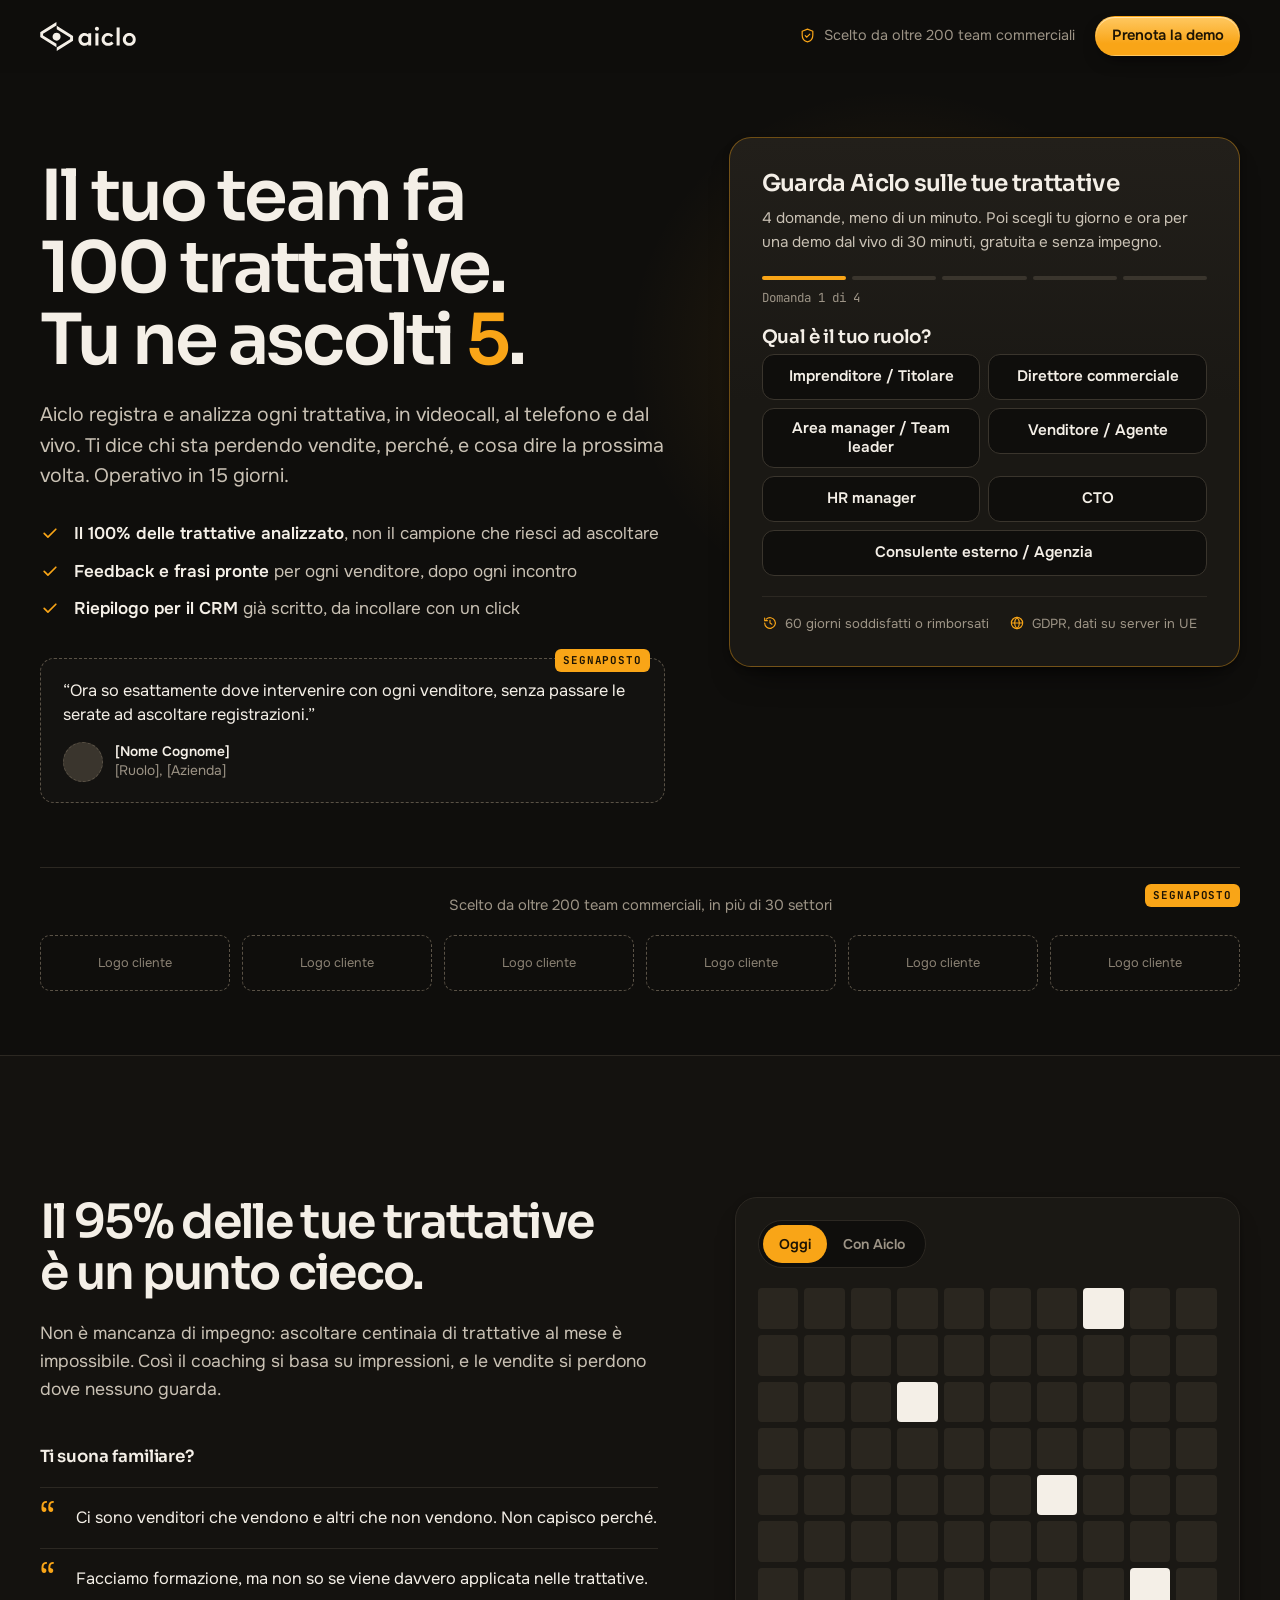
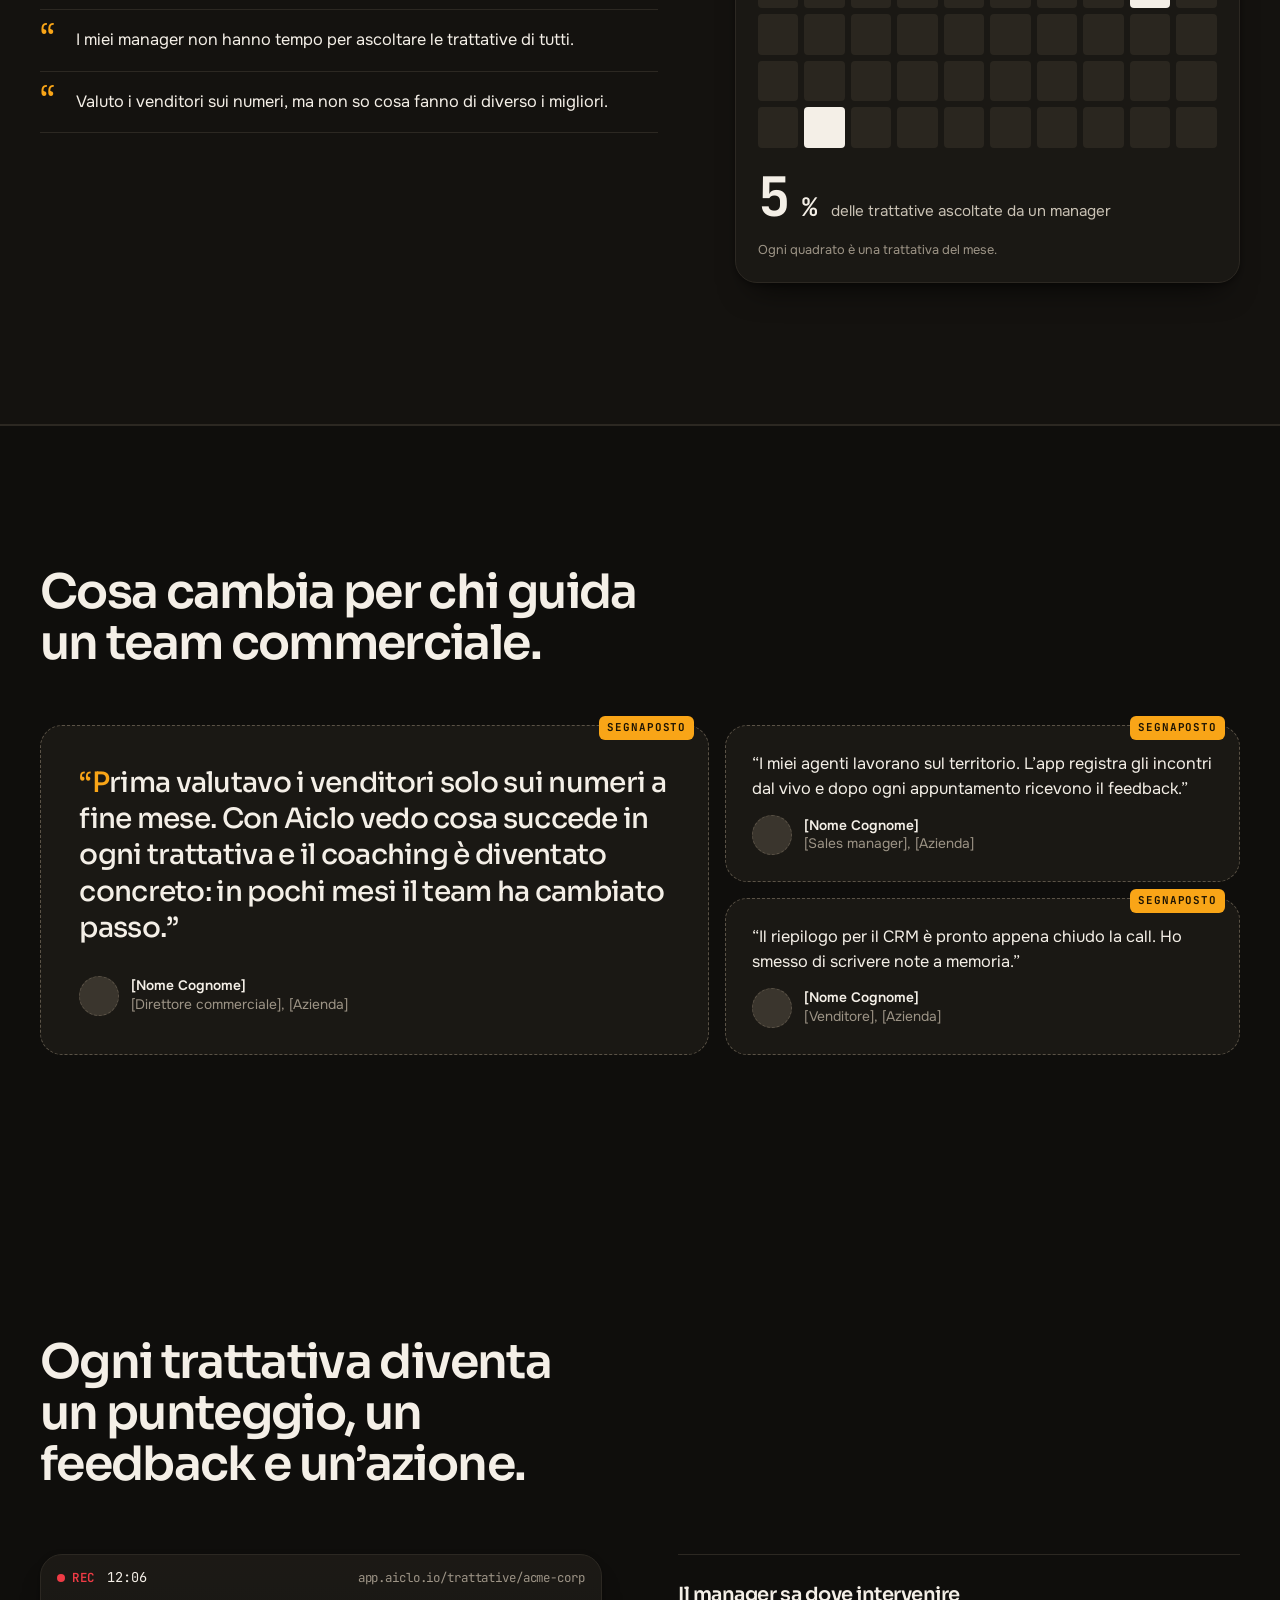
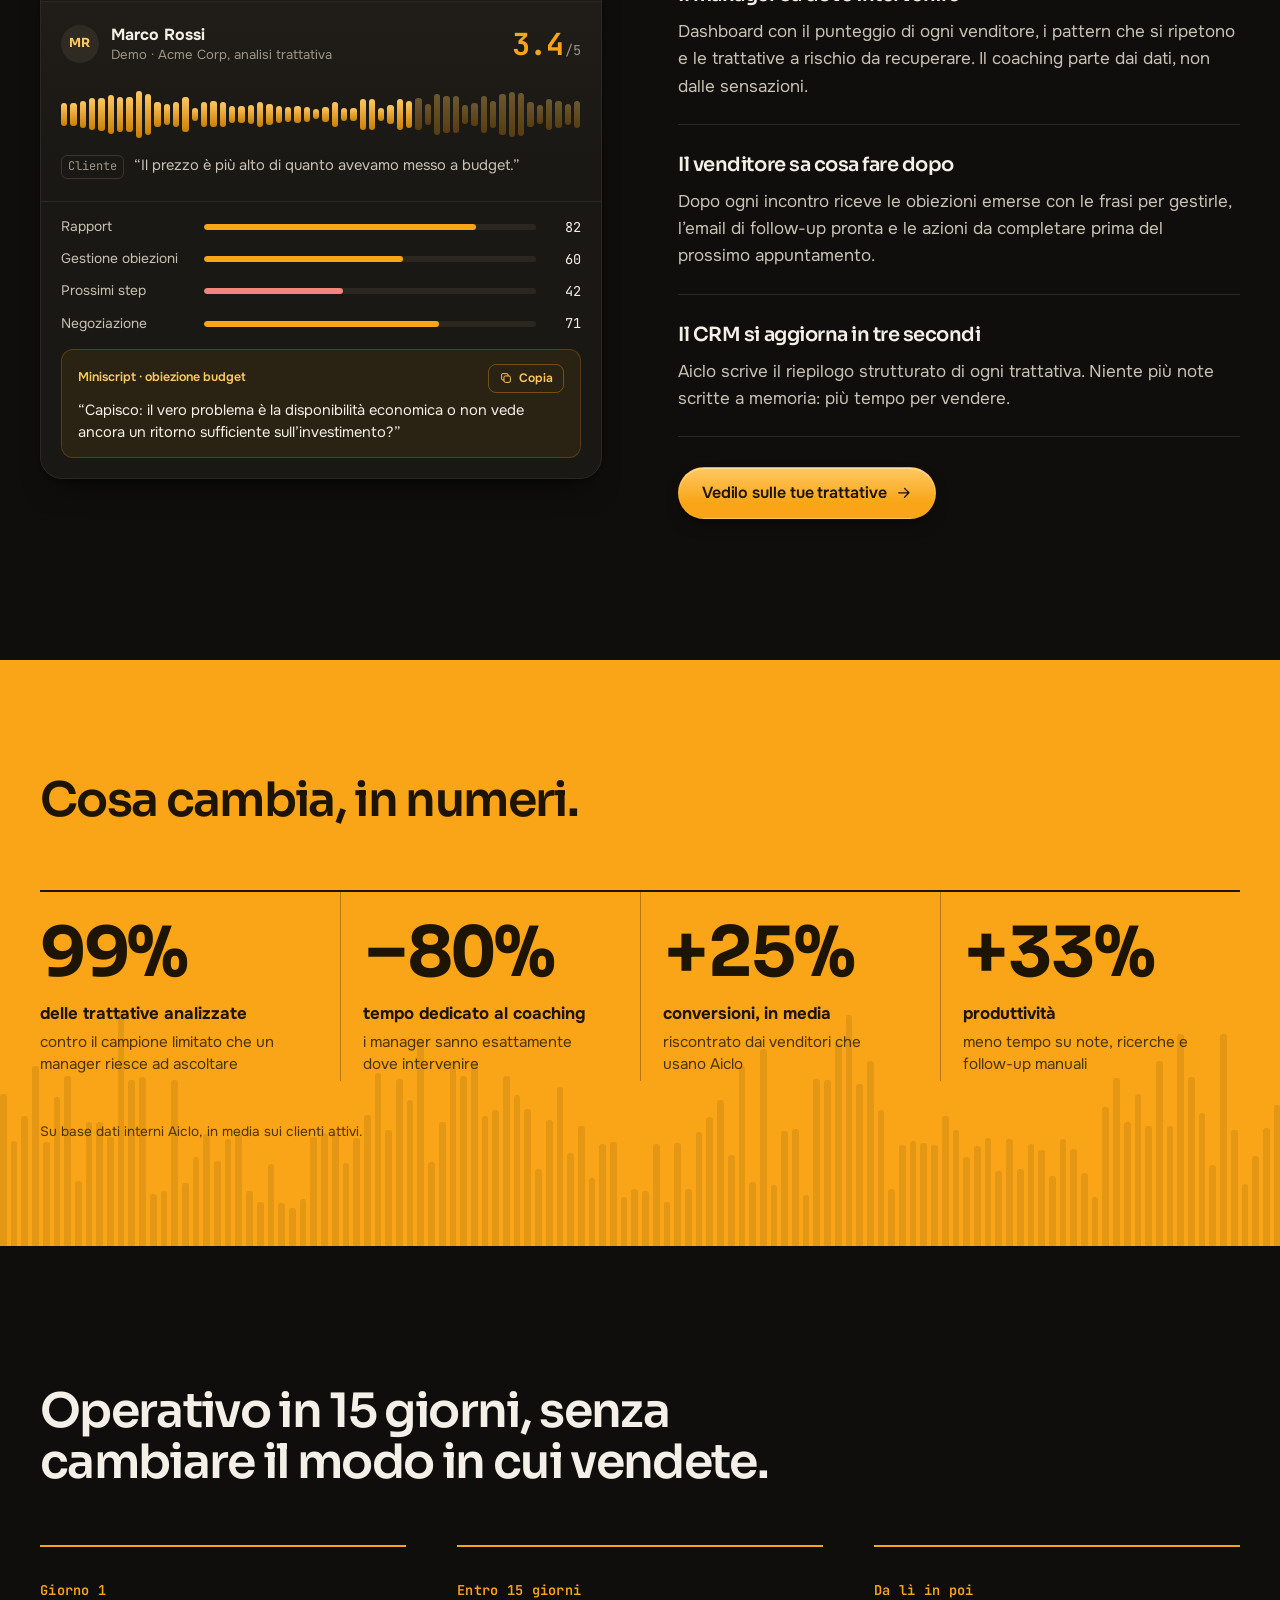
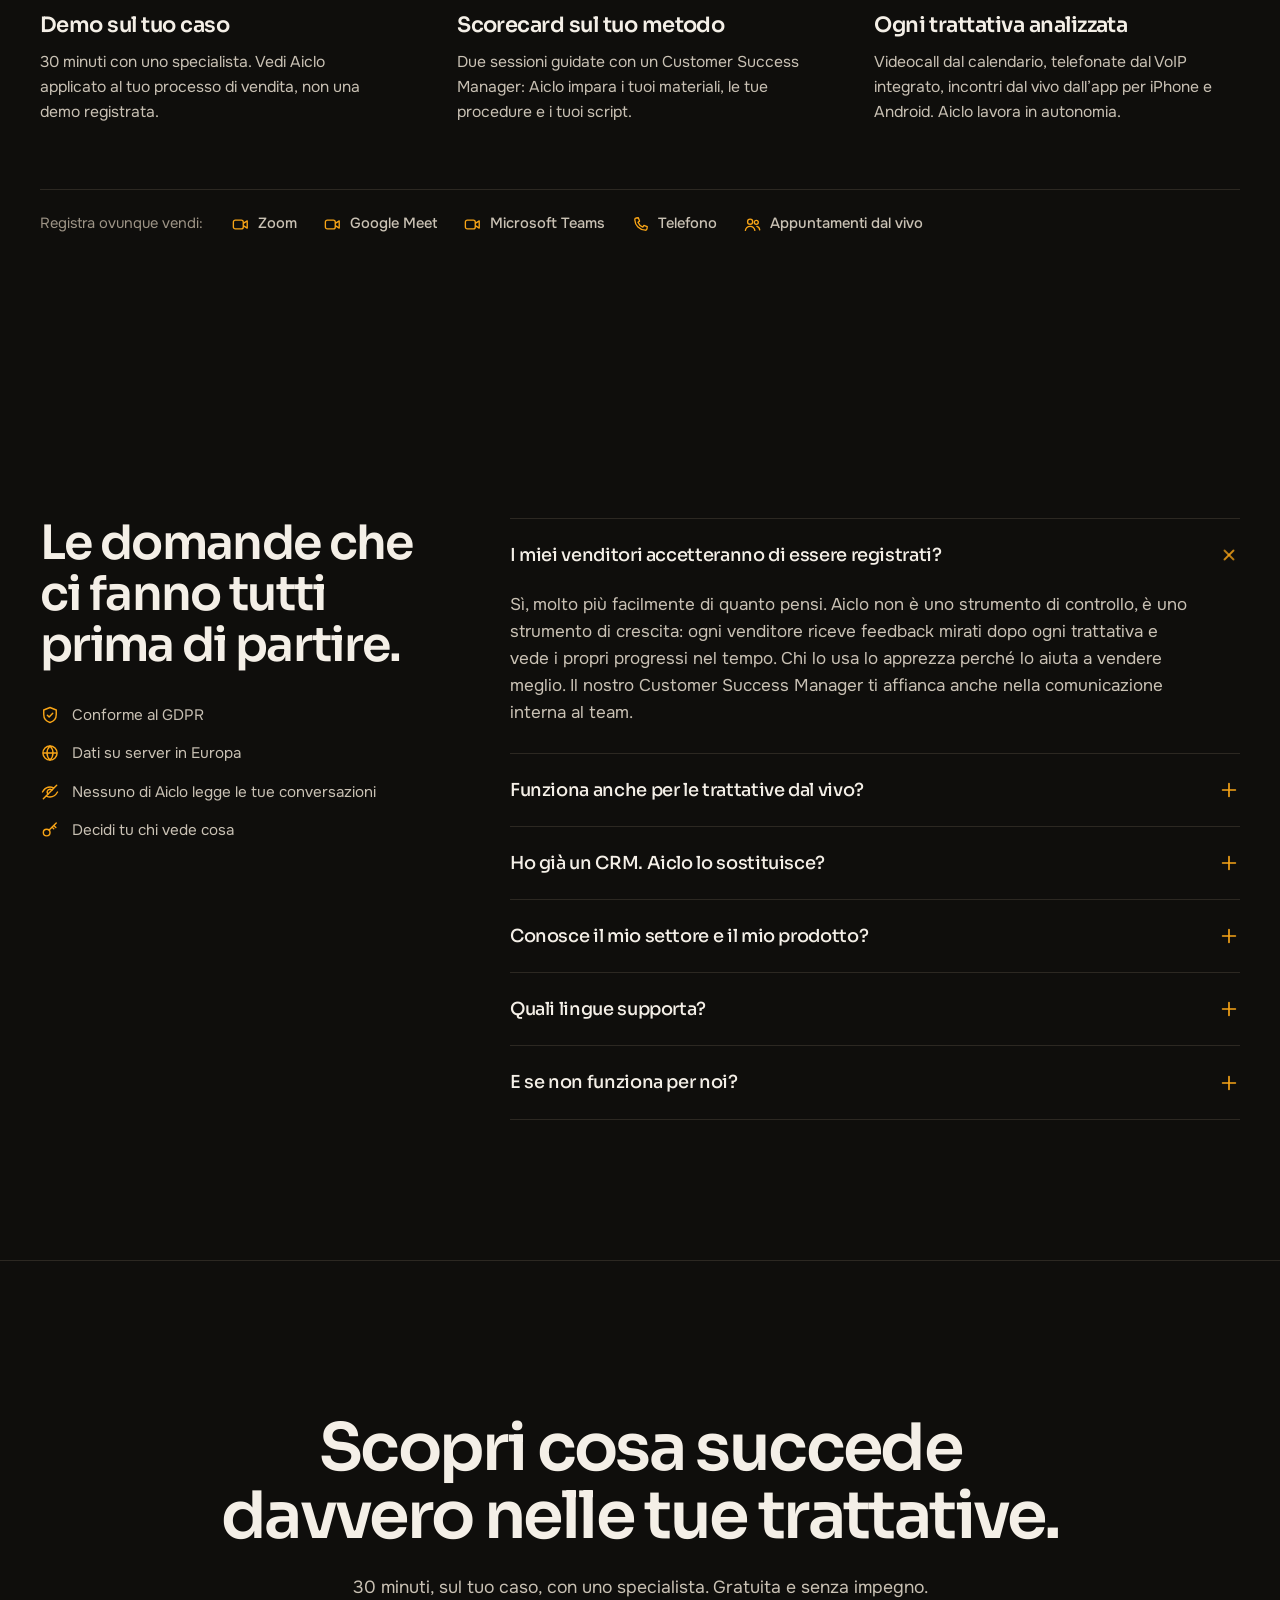
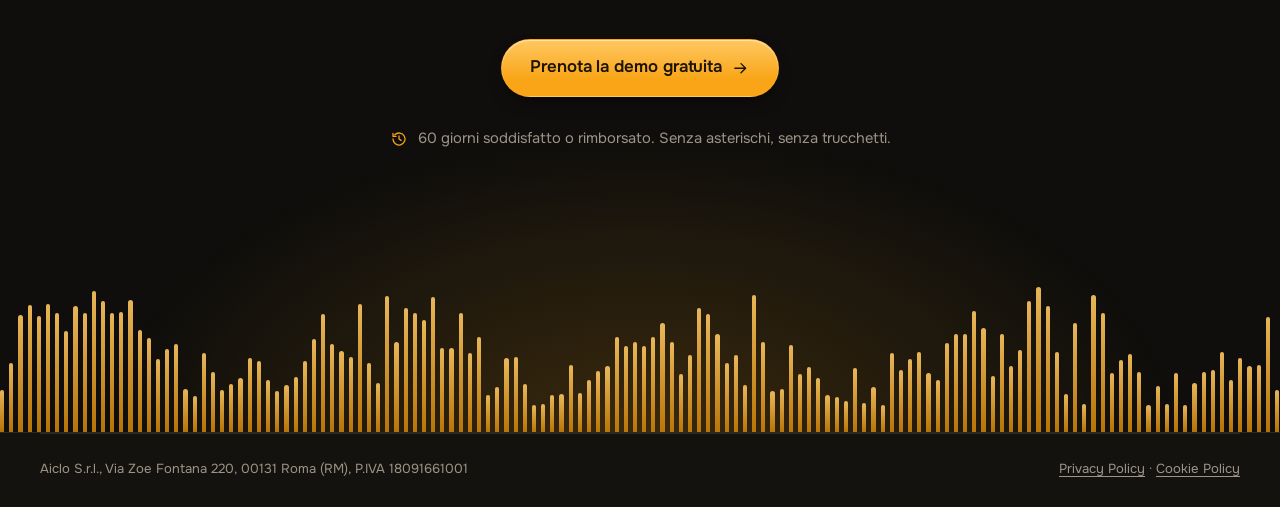
==== commit 7963a46f: "Route HR, CTO, consultants and sellers to callback instead of booking Co-Authored-By: Claude Opus 5." ====
--- a/demo.html
+++ b/demo.html
@@ -77,7 +77,7 @@
         </div>
 
         <div class="lp-form-col">
-          <form class="lp-form" id="demo-form" novalidate data-lead-form data-endpoint="/api/lead" data-booking-url="https://link.drewcompany.it/widget/booking/oLZfpZWkchcv6qRvhNVk" data-out-of-target-roles="[]" data-out-of-target-sizes="[]" aria-labelledby="form-title">
+          <form class="lp-form" id="demo-form" novalidate data-lead-form data-endpoint="/api/lead" data-booking-url="https://link.drewcompany.it/widget/booking/oLZfpZWkchcv6qRvhNVk" data-out-of-target-roles='["HR Manager","CTO","Consulente Esterno/Agenzia","Venditore/Agente"]' data-out-of-target-sizes="[]" aria-labelledby="form-title">
             <div class="lp-form-head">
               <h2 id="form-title">Guarda Aiclo sulle tue trattative</h2>
               <p>4 domande, meno di un minuto. Poi scegli tu giorno e ora per una demo dal vivo di 30 minuti, gratuita e senza impegno.</p>
